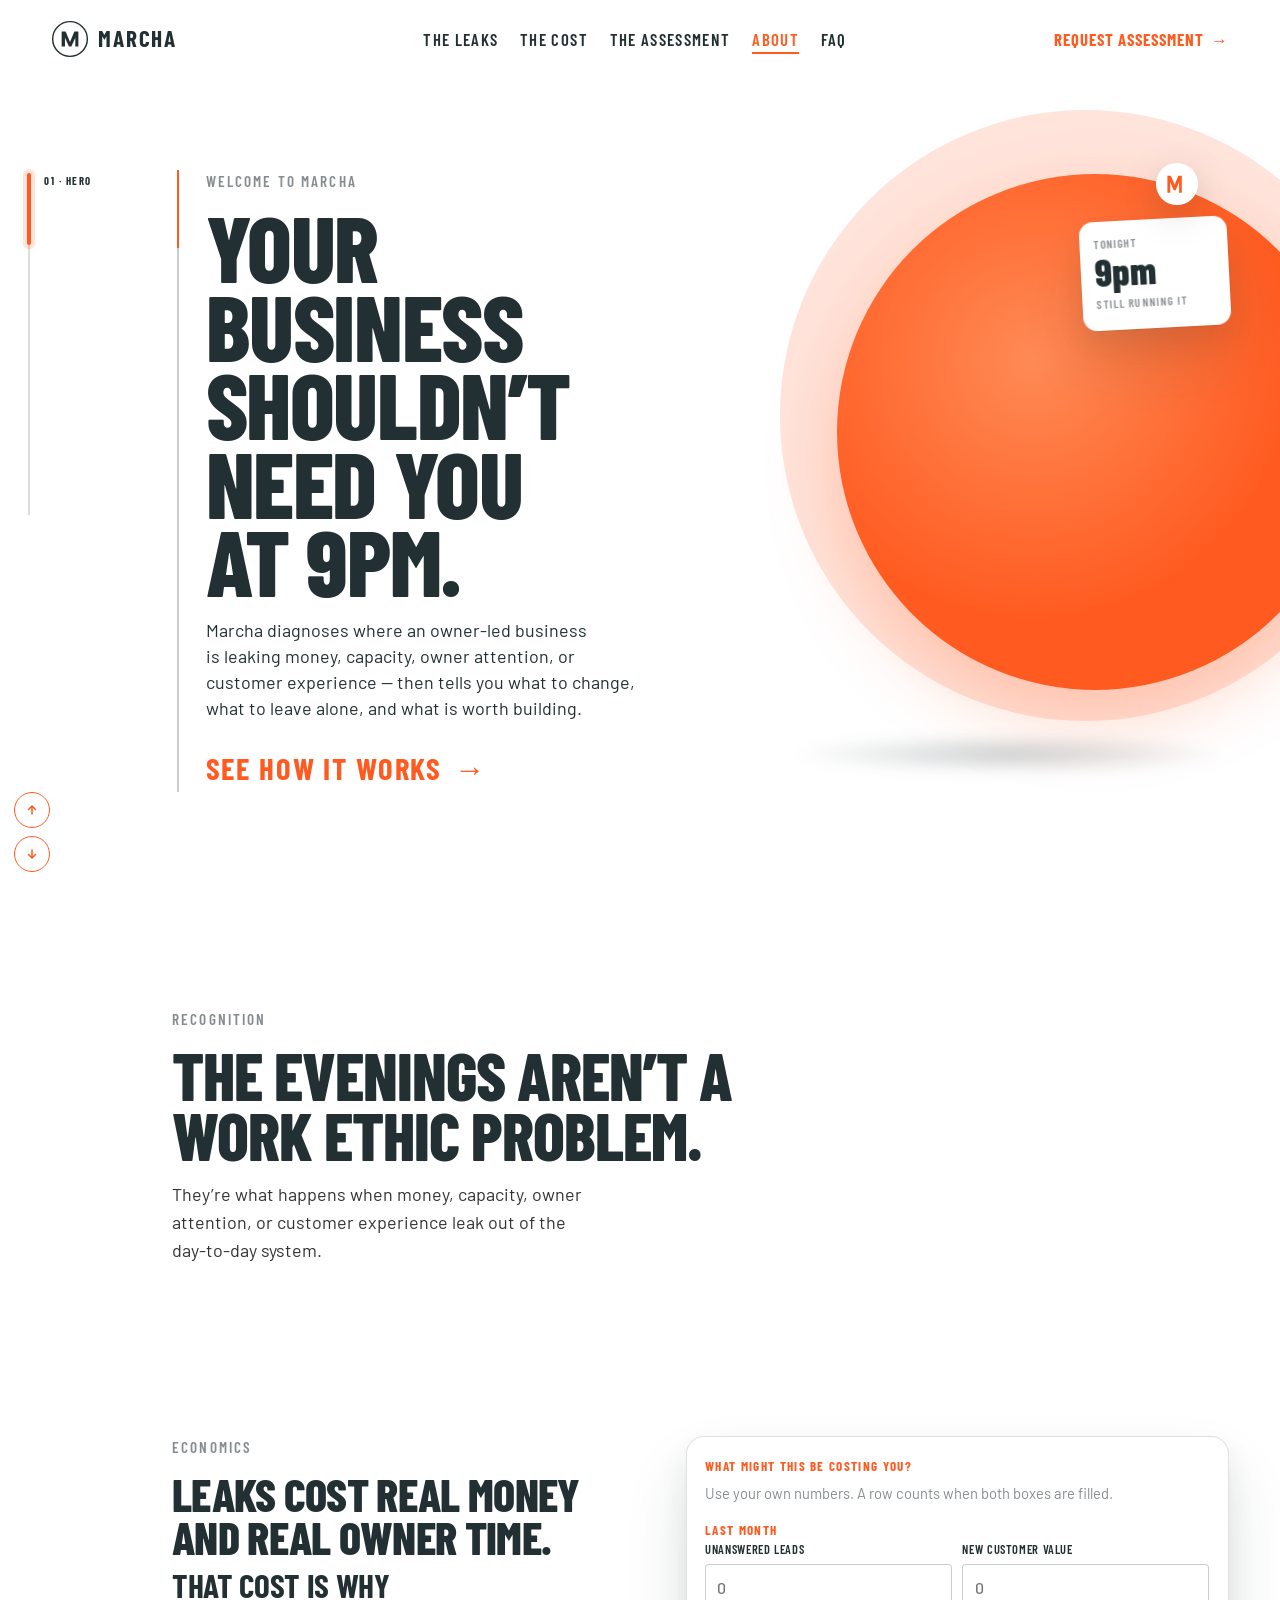
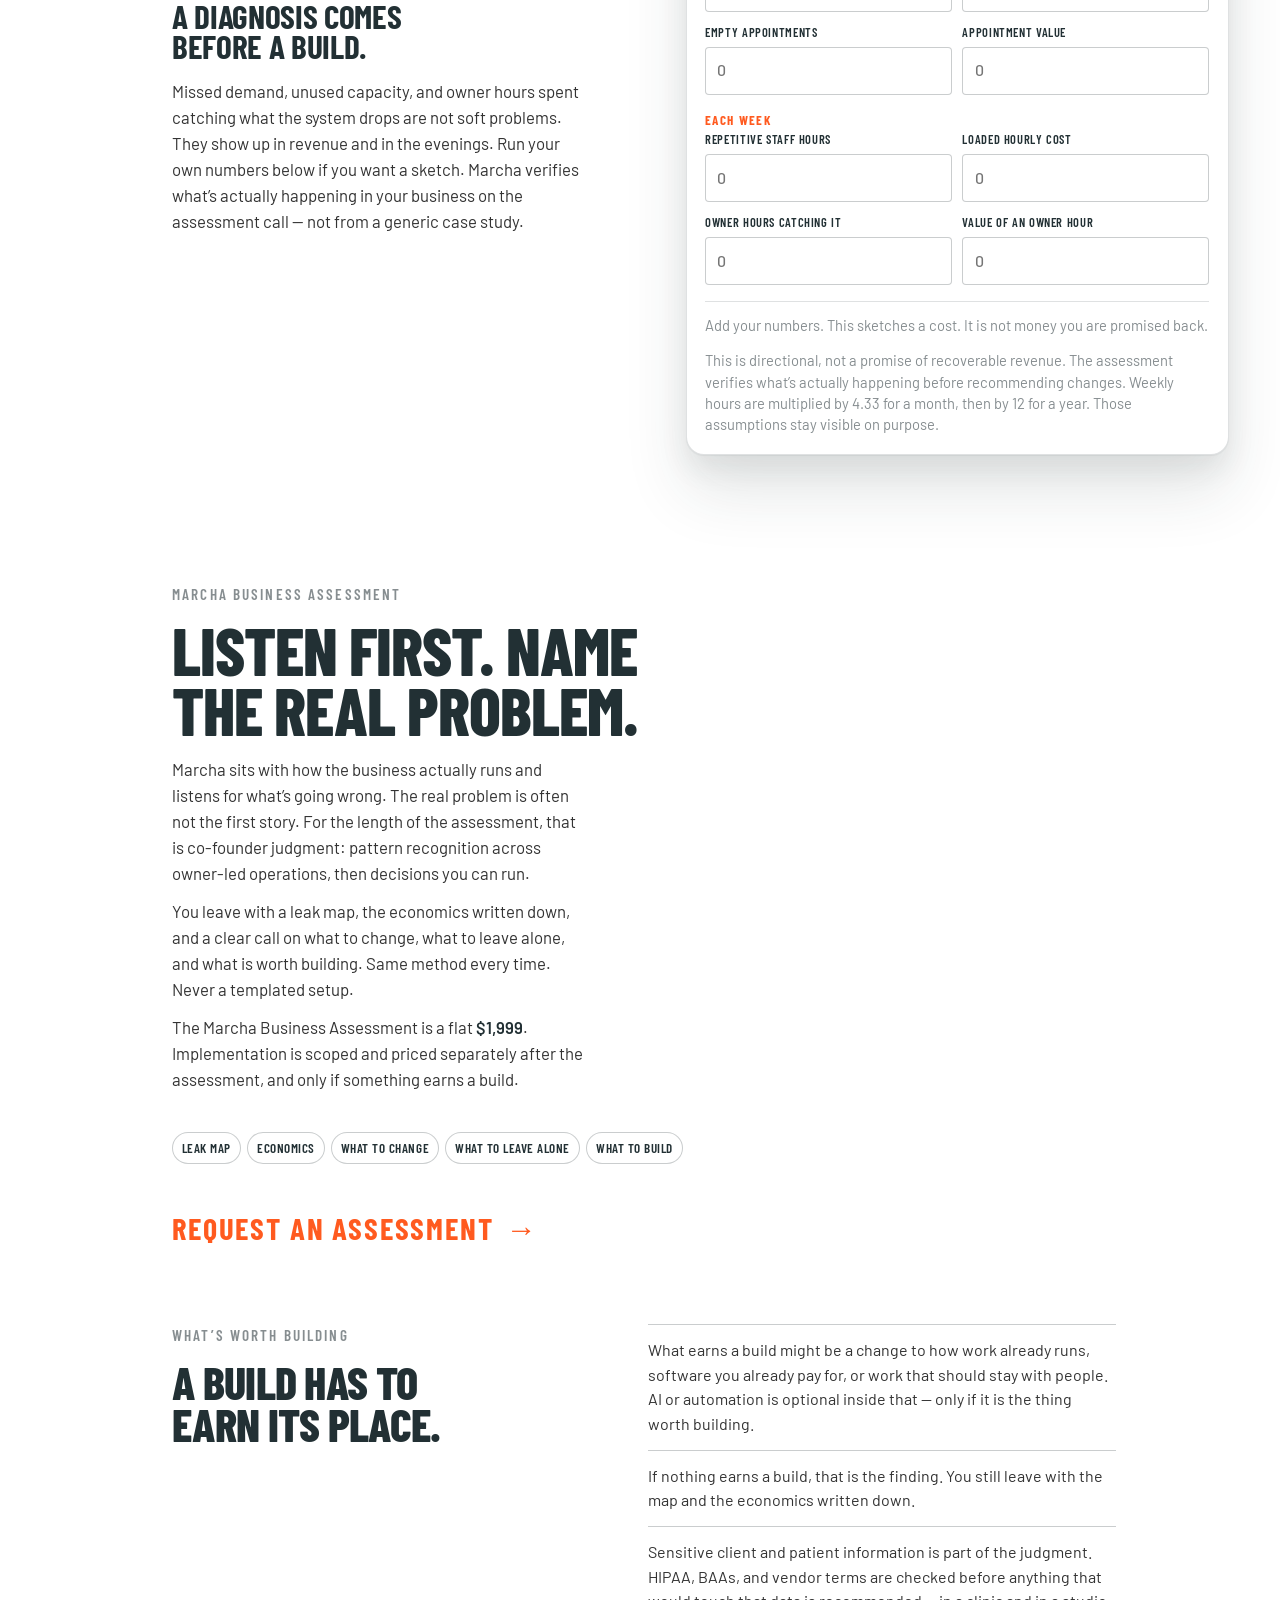
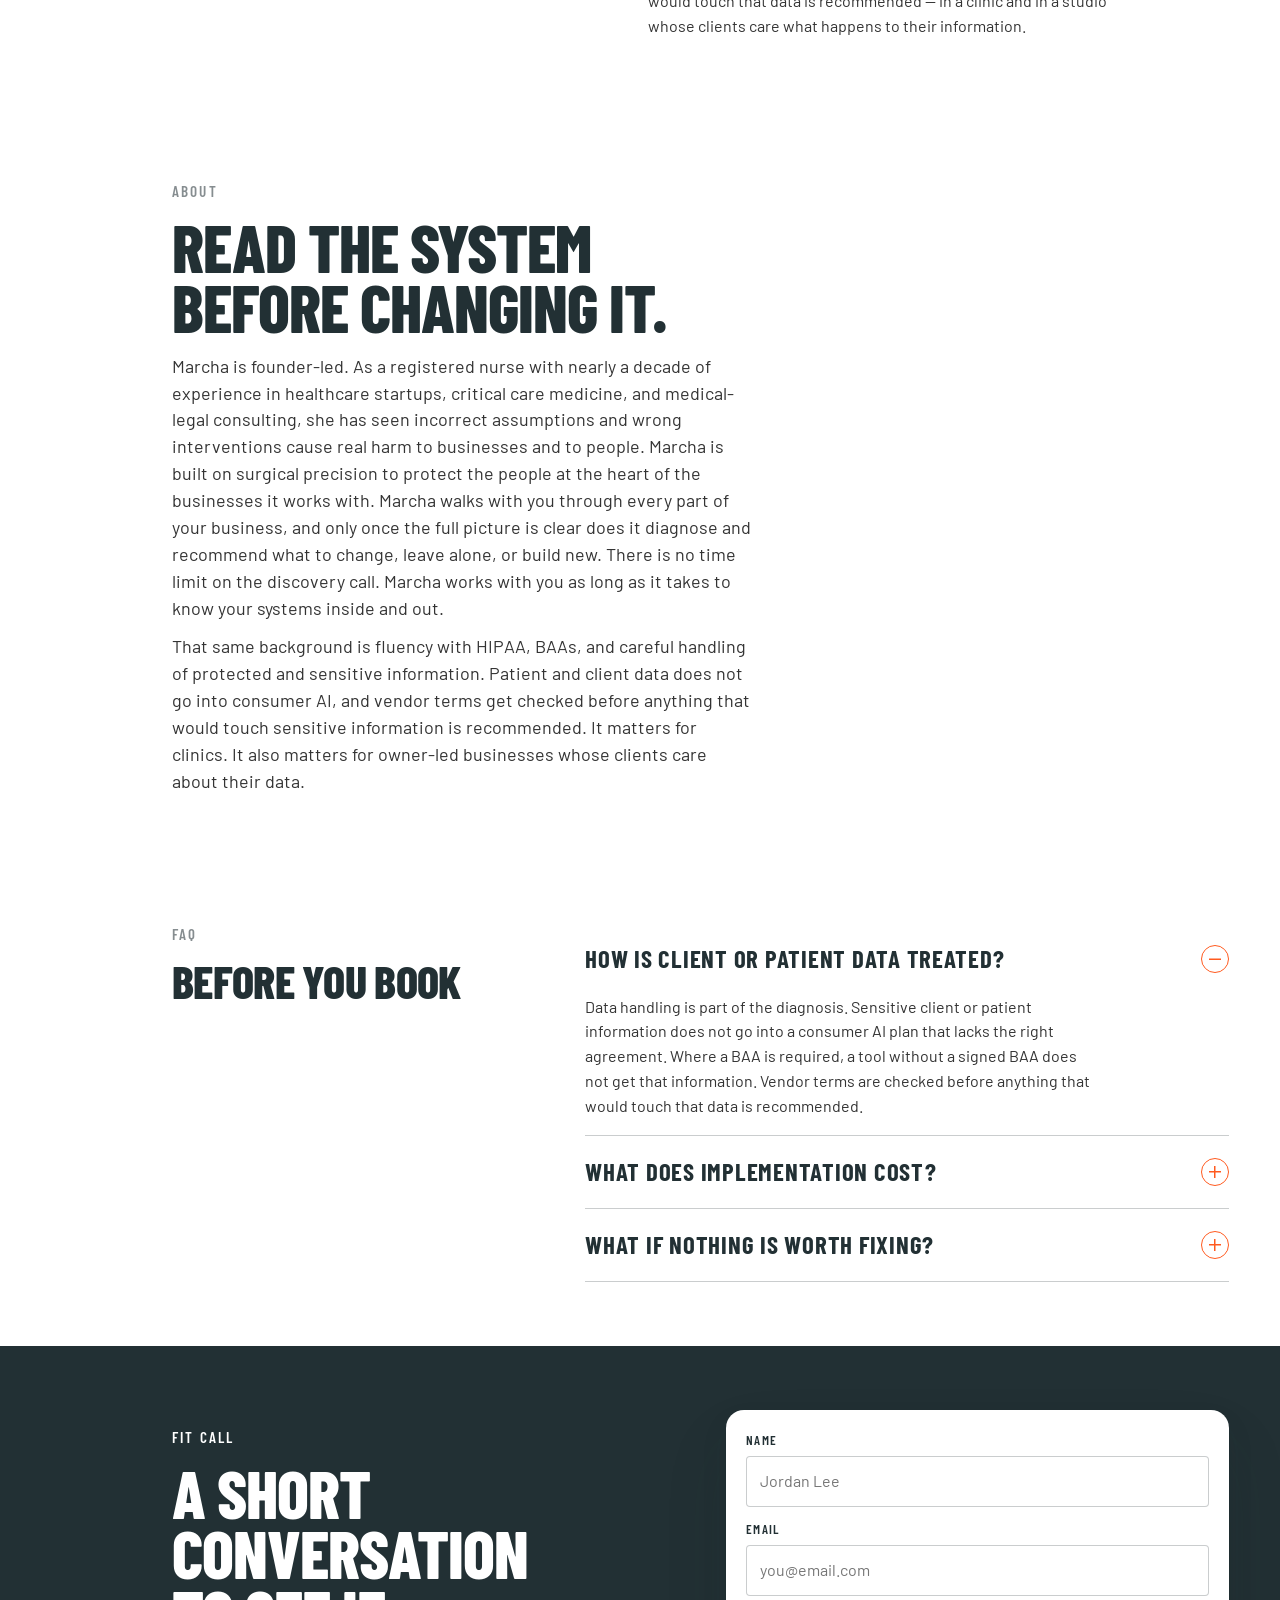
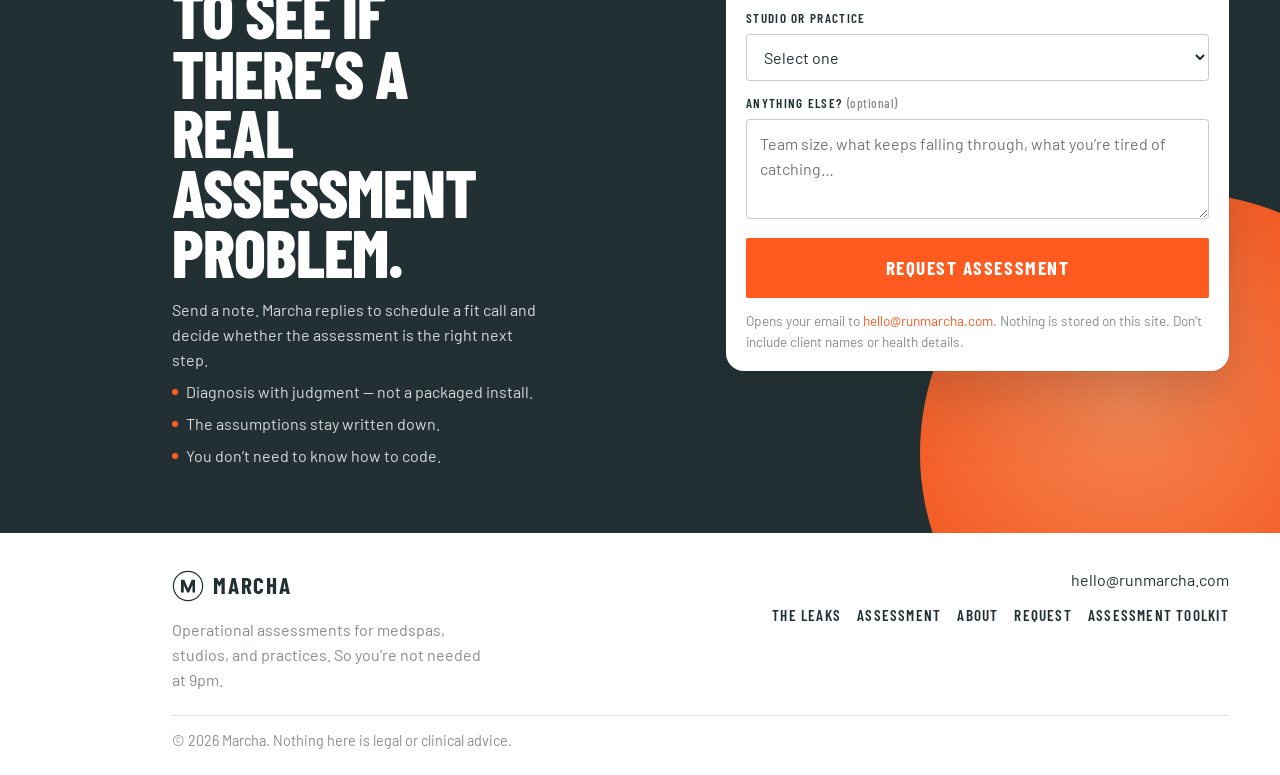
==== index.html @ a6c94a8c "Name the business and the assessment call in the economics closer. Co-authored-by: quinnkatz <quinnk" ====
<!DOCTYPE html>
<html lang="en">
<head>
  <meta charset="utf-8">
  <meta name="viewport" content="width=device-width, initial-scale=1">
  <title>Marcha — Your business shouldn’t need you at 9pm</title>
  <meta name="description" content="Marcha diagnoses where an owner-led business is leaking money, capacity, owner attention, or customer experience — then tells you what to change, what to leave alone, and what is worth building.">
  <meta name="author" content="Marcha">
  <meta name="theme-color" content="#FFFFFF">
  <meta name="color-scheme" content="light">
  <link rel="canonical" href="https://runmarcha.com/">
  <meta property="og:type" content="website">
  <meta property="og:site_name" content="Marcha">
  <meta property="og:url" content="https://runmarcha.com/">
  <meta property="og:title" content="Marcha — Your business shouldn’t need you at 9pm">
  <meta property="og:description" content="Marcha diagnoses where an owner-led business is leaking money, capacity, owner attention, or customer experience — then tells you what to change, what to leave alone, and what is worth building.">
  <meta property="og:image" content="https://runmarcha.com/assets/og.png">
  <meta property="og:image:width" content="1200">
  <meta property="og:image:height" content="630">
  <meta property="og:image:alt" content="Marcha: Your business shouldn’t need you at 9pm.">
  <meta name="twitter:card" content="summary_large_image">
  <meta name="twitter:title" content="Marcha — Your business shouldn’t need you at 9pm">
  <meta name="twitter:description" content="Marcha diagnoses where an owner-led business is leaking money, capacity, owner attention, or customer experience — then tells you what to change, what to leave alone, and what is worth building.">
  <meta name="twitter:image" content="https://runmarcha.com/assets/og.png">
  <meta name="twitter:image:alt" content="Marcha: Your business shouldn’t need you at 9pm.">
  <link rel="icon" href="assets/favicon.svg" type="image/svg+xml">
  <link rel="icon" href="assets/favicon-32.png" type="image/png" sizes="32x32">
  <link rel="apple-touch-icon" href="assets/apple-touch-icon.png">
  <link rel="preconnect" href="https://fonts.googleapis.com">
  <link rel="preconnect" href="https://fonts.gstatic.com" crossorigin>
  <link href="https://fonts.googleapis.com/css2?family=Barlow+Condensed:wght@500;600;700;800&family=Barlow:ital,wght@0,400;0,500;0,600;1,400&display=swap" rel="stylesheet">
  <link rel="stylesheet" href="styles.css">
  <script>
    document.documentElement.classList.add("js");
    try {
      if (window.matchMedia("(prefers-reduced-motion: reduce)").matches) {
        document.documentElement.classList.add("reduce");
      }
      var preview = new URLSearchParams(location.search).get("preview");
      if (preview) document.documentElement.setAttribute("data-preview", preview);
    } catch (e) {}
  </script>
  <style>
    html.reduce .loader, html:not(.js) .loader { display: none !important; }
  </style>
</head>
<body>
  <a class="skip" href="#main">Skip to content</a>

  <div class="loader" id="loader" aria-hidden="true">
    <div class="loader-mark">
      <svg viewBox="0 0 80 80" width="88" height="88" fill="none" aria-hidden="true">
        <circle class="loader-ring" cx="40" cy="40" r="36" stroke="#FF5A1F" stroke-width="1.6"/>
        <path d="M22 56V24h7.4l8.4 20.6L46.2 24H53.6v32h-5.9V35.2L39.6 56h-4.5L27.9 35.2V56H22z" fill="#FFFFFF"/>
      </svg>
    </div>
  </div>

  <div class="grain" aria-hidden="true"></div>

  <header class="header" id="header">
    <div class="header-bar">
      <a class="logo" href="#hero" aria-label="Marcha home">
        <span class="logo-mark" aria-hidden="true">
          <svg viewBox="0 0 40 40" width="38" height="38" fill="none">
            <circle cx="20" cy="20" r="18.25" stroke="currentColor" stroke-width="1.5"/>
            <path d="M11.2 28V12.2h4.2l4.6 11L24.6 12.2H28.8V28h-3.2v-9.2L21.4 28h-2.5l-4.2-9.2V28h-3.5z" fill="currentColor"/>
          </svg>
        </span>
        <span class="logo-word" data-brand>Marcha</span>
      </a>

      <div class="nav-panel" id="nav-panel">
        <ul class="nav-links">
          <li><a href="#problem" data-nav="problem">The leaks</a></li>
          <li><a href="#economics" data-nav="economics">The cost</a></li>
          <li><a href="#offer" data-nav="offer">The assessment</a></li>
          <li><a href="#why" data-nav="why">About</a></li>
          <li><a href="#faq" data-nav="faq">FAQ</a></li>
        </ul>
        <a class="cta nav-cta" href="#book">Request assessment <span aria-hidden="true">→</span></a>
      </div>

      <button class="nav-toggle" type="button" aria-expanded="false" aria-controls="nav-panel" aria-label="Open menu">
        <span></span><span></span>
      </button>
    </div>
  </header>

  <div class="rail" data-rail aria-hidden="true">
    <span class="rail-seg" data-rail-seg></span>
  </div>
  <p class="rail-name" data-rail-name aria-hidden="true">01 · Hero</p>

  <div class="scroll-nav">
    <button type="button" data-scroll="prev" aria-label="Previous section">
      <svg width="14" height="14" viewBox="0 0 14 14" fill="none" aria-hidden="true"><path d="M7 11V3M7 3L3.5 6.5M7 3L10.5 6.5" stroke="currentColor" stroke-width="1.5" stroke-linecap="round" stroke-linejoin="round"/></svg>
    </button>
    <button type="button" data-scroll="next" aria-label="Next section">
      <svg width="14" height="14" viewBox="0 0 14 14" fill="none" aria-hidden="true"><path d="M7 3V11M7 11L3.5 7.5M7 11L10.5 7.5" stroke="currentColor" stroke-width="1.5" stroke-linecap="round" stroke-linejoin="round"/></svg>
    </button>
  </div>

  <button class="scene-launcher" type="button" aria-expanded="false" aria-controls="scene-menu" aria-label="Open section list">
    <span></span><span></span><span></span>
  </button>
  <nav class="scene-menu" id="scene-menu" aria-label="Sections" hidden>
    <a href="#problem">The leaks</a>
    <a href="#economics">The cost</a>
    <a href="#offer">The assessment</a>
    <a href="#why">About</a>
    <a href="#faq">FAQ</a>
    <a href="#book">Request</a>
  </nav>

  <main id="main">

    <section class="hero" id="hero" data-scene="hero" data-scene-label="01 · Hero" aria-labelledby="hero-heading">
      <div class="hero-grid">
        <div class="hero-copy">
          <div class="hero-track" aria-hidden="true"><span></span></div>
          <div class="hero-copy-in">
            <p class="eyebrow reveal">Welcome to <span data-brand>Marcha</span></p>
            <h1 id="hero-heading" class="display reveal">Your business<br>shouldn’t need you<br>at 9pm.</h1>
            <p class="hero-sub reveal">Marcha diagnoses where an owner-led business is leaking money, capacity, owner attention, or customer experience — then tells you what to change, what to leave alone, and what is worth building.</p>
            <a class="cta cta-lg reveal" href="#problem">See how it works <span aria-hidden="true">→</span></a>
          </div>
        </div>

        <div class="hero-visual" data-parallax>
          <div class="orb-halo" data-py="halo" aria-hidden="true"></div>
          <div class="orb" data-py="orb" aria-hidden="true"></div>
          <div class="ground" aria-hidden="true"></div>

          <aside class="hours-badge" data-py="badge">
            <p>Tonight</p>
            <strong>9pm</strong>
            <span>still running it</span>
          </aside>

          <div class="mark-badge" data-py="mark" aria-hidden="true">
            <svg viewBox="0 0 48 48" width="46" height="46" fill="none">
              <circle cx="24" cy="24" r="22" fill="#fff"/>
              <path d="M14 33V15.5h3.6l3.9 9.4 3.9-9.4H29v17.5h-2.8v-11l-3.6 8.6h-2.1l-3.6-8.6v11H14z" fill="#FF5A1F"/>
            </svg>
          </div>
        </div>
      </div>
    </section>

    <section class="problem problem-short" id="problem" data-scene="problem" data-scene-label="02 · Leaks" aria-labelledby="problem-heading">
      <div class="wrap">
        <p class="eyebrow reveal">Recognition</p>
        <h2 id="problem-heading" class="display display-md reveal">The evenings aren’t a work ethic problem.</h2>
        <p class="lede reveal">They’re what happens when money, capacity, owner attention, or customer experience leak out of the day-to-day system.</p>
      </div>
    </section>

    <section class="econ" id="economics" data-scene="economics" data-scene-label="03 · Cost" aria-labelledby="econ-heading">
      <div class="wrap econ-grid">
        <div class="econ-copy reveal">
          <p class="eyebrow">Economics</p>
          <h2 id="econ-heading" class="display display-sm">Leaks cost real money and real owner time.</h2>
          <p class="turn">That cost is why a diagnosis comes before a build.</p>
          <p class="lede">Missed demand, unused capacity, and owner hours spent catching what the system drops are not soft problems. They show up in revenue and in the evenings. Run your own numbers below if you want a sketch. Marcha verifies what’s actually happening in your business on the assessment call — not from a generic case study.</p>
        </div>

        <form class="math reveal" id="math" data-econ action="#" novalidate aria-describedby="math-note">
          <p class="math-kicker">What might this be costing you?</p>
          <p class="math-intro">Use your own numbers. A row counts when both boxes are filled.</p>

          <fieldset class="math-group">
            <legend>Last month</legend>
            <div class="math-pair">
              <label>Unanswered leads
                <input type="number" name="inquiries" inputmode="numeric" min="0" max="100000" step="1" placeholder="0">
              </label>
              <label>New customer value
                <input type="number" name="customer" inputmode="decimal" min="0" max="1000000" step="1" placeholder="0">
              </label>
            </div>
            <div class="math-pair">
              <label>Empty appointments
                <input type="number" name="slots" inputmode="numeric" min="0" max="100000" step="1" placeholder="0">
              </label>
              <label>Appointment value
                <input type="number" name="appointment" inputmode="decimal" min="0" max="1000000" step="1" placeholder="0">
              </label>
            </div>
          </fieldset>

          <fieldset class="math-group">
            <legend>Each week</legend>
            <div class="math-pair">
              <label>Repetitive staff hours
                <input type="number" name="staffHours" inputmode="decimal" min="0" max="1000" step="0.5" placeholder="0">
              </label>
              <label>Loaded hourly cost
                <input type="number" name="staffRate" inputmode="decimal" min="0" max="10000" step="1" placeholder="0">
              </label>
            </div>
            <div class="math-pair">
              <label>Owner hours catching it
                <input type="number" name="ownerHours" inputmode="decimal" min="0" max="168" step="0.5" placeholder="0">
              </label>
              <label>Value of an owner hour
                <input type="number" name="ownerRate" inputmode="decimal" min="0" max="10000" step="1" placeholder="0">
              </label>
            </div>
          </fieldset>

          <div class="math-out" aria-live="polite">
            <p class="math-empty" data-math-empty>Add your numbers. This sketches a cost. It is not money you are promised back.</p>
            <div data-math-result hidden>
              <ul class="math-lines" data-math-lines></ul>
              <p class="math-total"><span data-math-month></span> <small>a rough month</small></p>
              <p class="math-year" data-math-year></p>
            </div>
          </div>
          <p class="math-note" id="math-note">This is directional, not a promise of recoverable revenue. The assessment verifies what’s actually happening before recommending changes. Weekly hours are multiplied by 4.33 for a month, then by 12 for a year. Those assumptions stay visible on purpose.</p>
        </form>
      </div>
    </section>

    <section class="offer" id="offer" data-scene="offer" data-scene-label="04 · Offer" aria-labelledby="offer-heading">
      <div class="wrap offer-top">
        <div class="offer-copy reveal">
          <p class="eyebrow">Marcha Business Assessment</p>
          <h2 id="offer-heading" class="display display-md">Listen first. Name the real problem.</h2>
          <p class="lede">Marcha sits with how the business actually runs and listens for what’s going wrong. The real problem is often not the first story. For the length of the assessment, that is co-founder judgment: pattern recognition across owner-led operations, then decisions you can run.</p>
          <p class="lede">You leave with a leak map, the economics written down, and a clear call on what to change, what to leave alone, and what is worth building. Same method every time. Never a templated setup.</p>
          <p class="lede">The Marcha Business Assessment is a flat <strong>$1,999</strong>. Implementation is scoped and priced separately after the assessment, and only if something earns a build.</p>
          <ul class="chips" aria-label="What the assessment includes">
            <li>Leak map</li>
            <li>Economics</li>
            <li>What to change</li>
            <li>What to leave alone</li>
            <li>What to build</li>
          </ul>
          <a class="cta cta-lg" href="#book">Request an assessment <span aria-hidden="true">→</span></a>
        </div>
      </div>

      <div class="wrap stance-grid">
        <div class="reveal">
          <p class="eyebrow">What’s worth building</p>
          <h2 class="display display-sm">A build has to earn its place.</h2>
        </div>
        <ul class="stance-list reveal">
          <li>What earns a build might be a change to how work already runs, software you already pay for, or work that should stay with people. AI or automation is optional inside that — only if it is the thing worth building.</li>
          <li>If nothing earns a build, that is the finding. You still leave with the map and the economics written down.</li>
          <li>Sensitive client and patient information is part of the judgment. HIPAA, BAAs, and vendor terms are checked before anything that would touch that data is recommended — in a clinic and in a studio whose clients care what happens to their information.</li>
        </ul>
      </div>
    </section>

    <section class="why why-early" id="why" data-scene="why" data-scene-label="05 · About" aria-labelledby="why-heading">
      <div class="wrap why-early-copy">
        <p class="eyebrow reveal">About</p>
        <h2 id="why-heading" class="display display-md reveal">Read the system before changing it.</h2>
        <p class="lede reveal">Marcha is founder-led. As a registered nurse with nearly a decade of experience in healthcare startups, critical care medicine, and medical-legal consulting, she has seen incorrect assumptions and wrong interventions cause real harm to businesses and to people. Marcha is built on surgical precision to protect the people at the heart of the businesses it works with. Marcha walks with you through every part of your business, and only once the full picture is clear does it diagnose and recommend what to change, leave alone, or build new. There is no time limit on the discovery call. Marcha works with you as long as it takes to know your systems inside and out.</p>
        <p class="lede reveal">That same background is fluency with HIPAA, BAAs, and careful handling of protected and sensitive information. Patient and client data does not go into consumer AI, and vendor terms get checked before anything that would touch sensitive information is recommended. It matters for clinics. It also matters for owner-led businesses whose clients care about their data.</p>
      </div>
    </section>

    <section class="faq" id="faq" data-scene="faq" data-scene-label="06 · Data" aria-labelledby="faq-heading">
      <div class="wrap faq-grid">
        <div class="faq-intro">
          <p class="eyebrow">FAQ</p>
          <h2 id="faq-heading" class="display display-sm">Before you book</h2>
        </div>
        <div class="accordion">
          <details class="acc" open>
            <summary>How is client or patient data treated?</summary>
            <p>Data handling is part of the diagnosis. Sensitive client or patient information does not go into a consumer AI plan that lacks the right agreement. Where a BAA is required, a tool without a signed BAA does not get that information. Vendor terms are checked before anything that would touch that data is recommended.</p>
          </details>
          <details class="acc">
            <summary>What does implementation cost?</summary>
            <p>Implementation is scoped and priced separately after the assessment. The assessment covers the diagnosis and roadmap only.</p>
          </details>
          <details class="acc">
            <summary>What if nothing is worth fixing?</summary>
            <p>Then that is the deliverable. You still leave with the map and the economics written down.</p>
          </details>
        </div>
      </div>
    </section>

    <section class="book" id="book" data-scene="book" data-scene-label="07 · Book" aria-labelledby="book-heading">
      <div class="book-orb" aria-hidden="true"></div>
      <div class="wrap book-grid">
        <div class="book-copy">
          <p class="eyebrow light">Fit call</p>
          <h2 id="book-heading" class="display display-md light">A short conversation to see if there’s a real assessment problem.</h2>
          <p>Send a note. Marcha replies to schedule a fit call and decide whether the assessment is the right next step.</p>
          <ul>
            <li>Diagnosis with judgment — not a packaged install.</li>
            <li>The assumptions stay written down.</li>
            <li>You don’t need to know how to code.</li>
          </ul>
        </div>
        <form class="book-form" id="book-form" novalidate>
          <div class="field">
            <label for="name">Name</label>
            <input type="text" id="name" name="name" autocomplete="name" autocapitalize="words" required aria-required="true" aria-describedby="name-error" placeholder="Jordan Lee">
            <p class="field-error" id="name-error" hidden></p>
          </div>
          <div class="field">
            <label for="email">Email</label>
            <input type="email" id="email" name="email" autocomplete="email" inputmode="email" autocapitalize="off" spellcheck="false" required aria-required="true" aria-describedby="email-error" placeholder="you@email.com">
            <p class="field-error" id="email-error" hidden></p>
          </div>
          <div class="field">
            <label for="practice">Studio or practice</label>
            <select id="practice" name="practice" required aria-required="true" aria-describedby="practice-error">
              <option value="" selected>Select one</option>
              <option>Medspa / aesthetic</option>
              <option>Pilates / boutique fitness</option>
              <option>Nail / beauty</option>
              <option>Dental</option>
              <option>Wellness / longevity</option>
              <option>Outpatient medical</option>
              <option>Other studio or practice</option>
            </select>
            <p class="field-error" id="practice-error" hidden></p>
          </div>
          <div class="field">
            <label for="note">Anything else? <span class="optional">(optional)</span></label>
            <textarea id="note" name="note" rows="3" aria-required="false" placeholder="Team size, what keeps falling through, what you’re tired of catching…"></textarea>
          </div>
          <div class="hp" aria-hidden="true">
            <label for="company">Company</label>
            <input type="text" id="company" name="company" tabindex="-1" autocomplete="off">
          </div>
          <button type="submit" class="btn-solid" id="book-submit">Request assessment</button>
          <p class="form-status" id="form-status" role="alert" aria-live="assertive" data-form-status></p>
          <p class="form-note">Opens your email to <a href="mailto:hello@runmarcha.com" data-brand-email>hello@runmarcha.com</a>. Nothing is stored on this site. Don’t include client names or health details.</p>
        </form>
      </div>
    </section>
  </main>

  <footer class="footer">
    <div class="wrap footer-grid">
      <div>
        <a class="logo" href="#hero">
          <span class="logo-mark" aria-hidden="true">
            <svg viewBox="0 0 40 40" width="32" height="32" fill="none">
              <circle cx="20" cy="20" r="18.25" stroke="currentColor" stroke-width="1.5"/>
              <path d="M11.2 28V12.2h4.2l4.6 11L24.6 12.2H28.8V28h-3.2v-9.2L21.4 28h-2.5l-4.2-9.2V28h-3.5z" fill="currentColor"/>
            </svg>
          </span>
          <span class="logo-word" data-brand>Marcha</span>
        </a>
        <p data-brand-tagline>Operational assessments for medspas, studios, and practices. So you’re not needed at 9pm.</p>
      </div>
      <div class="footer-meta">
        <a href="mailto:hello@runmarcha.com" data-brand-email>hello@runmarcha.com</a>
        <nav aria-label="Footer">
          <a href="#problem">The leaks</a>
          <a href="#offer">Assessment</a>
          <a href="#why">About</a>
          <a href="#book">Request</a>
          <a href="tools/">Assessment toolkit</a>
        </nav>
      </div>
    </div>
    <div class="wrap footer-bottom">
      <p>© <span id="year">2026</span> <span data-brand>Marcha</span>. Nothing here is legal or clinical advice.</p>
    </div>
  </footer>

  <div class="mobile-bar" id="mobile-bar" hidden>
    <a class="cta" href="#book">Request assessment <span aria-hidden="true">→</span></a>
  </div>

  <script type="application/ld+json">
  {
    "@context": "https://schema.org",
    "@type": "ProfessionalService",
    "name": "Marcha",
    "url": "https://runmarcha.com/",
    "description": "Marcha diagnoses where an owner-led business is leaking money, capacity, owner attention, or customer experience, then tells you what to change, what to leave alone, and what is worth building. The assessment does not diagnose patients.",
    "email": "hello@runmarcha.com",
    "areaServed": "US",
    "offers": {
      "@type": "Offer",
      "name": "Marcha Business Assessment",
      "price": "1999",
      "priceCurrency": "USD",
      "description": "A flat-fee diagnostic that maps operational leaks, writes down the economic assumptions, and prescribes what to fix, investigate, or leave alone. Implementation is separately scoped."
    }
  }
  </script>
  <script src="brand.js"></script>
  <script src="main.js"></script>
</body>
</html>
---- styles.css ----
/* Marcha — scene system
   Canvas #FFFFFF · ink #223034 · accent #FF5A1F · body #333 */

:root {
  --canvas: #FFFFFF;
  --ink: #223034;
  --accent: #FF5A1F;
  --accent-hot: #FF8A55;
  --body: #333333;
  --white: #ffffff;
  --wash: #E7F1F4;
  --line: rgba(34, 48, 52, 0.14);
  --line-strong: rgba(34, 48, 52, 0.24);
  --ink-50: rgba(34, 48, 52, 0.55);
  --nav-h: 78px;
  --gutter: clamp(1.25rem, 4vw, 4.25rem);
  --rail-clear: 0px;
  --section-y: clamp(4rem, 6.5vh, 5.75rem);
  --display: "Barlow Condensed", "Arial Narrow", Impact, sans-serif;
  --sans: "Barlow", "Helvetica Neue", Arial, sans-serif;
  --ease: cubic-bezier(0.22, 1, 0.36, 1);
  --ease-micro: cubic-bezier(0.16, 1, 0.3, 1);
  --shadow:
    0 1px 1px rgba(34, 48, 52, 0.06),
    0 14px 28px rgba(34, 48, 52, 0.08),
    0 36px 64px rgba(34, 48, 52, 0.12);
  --shadow-hot:
    0 1px 1px rgba(34, 48, 52, 0.06),
    0 16px 32px rgba(34, 48, 52, 0.1),
    0 28px 56px rgba(255, 90, 31, 0.28);
}

*, *::before, *::after { box-sizing: border-box; }
html { scroll-behavior: smooth; scroll-padding-top: calc(var(--nav-h) + 12px); }
html.reduce { scroll-behavior: auto; }
body {
  margin: 0;
  background: var(--canvas);
  color: var(--body);
  font-family: var(--sans);
  font-size: 16px;
  line-height: 1.55;
  -webkit-font-smoothing: antialiased;
}
img, svg { display: block; max-width: 100%; }
a { color: inherit; text-decoration: none; }
button, input, select, textarea { font: inherit; color: inherit; }
button { cursor: pointer; border: 0; background: none; }
ul, ol { margin: 0; padding: 0; list-style: none; }
h1, h2, h3, p { margin: 0; }
::selection { background: rgba(255, 90, 31, 0.22); color: var(--ink); }

.skip {
  position: fixed;
  left: 12px;
  top: 12px;
  transform: translateY(-160%);
  background: var(--ink);
  color: var(--white);
  padding: 0.7rem 1rem;
  z-index: 800;
}
.skip:focus,
.skip:focus-visible {
  transform: none;
  outline: 2px solid var(--accent);
  outline-offset: 3px;
}
:focus-visible { outline: 2px solid var(--accent); outline-offset: 3px; }
.cta:focus-visible,
.btn-solid:focus-visible,
.nav-toggle:focus-visible,
.acc summary:focus-visible,
.scene-launcher:focus-visible {
  outline: 2px solid var(--accent);
  outline-offset: 3px;
}

.wrap {
  width: min(1180px, calc(100% - var(--gutter) - max(var(--gutter), var(--rail-clear))));
  margin-left: max(var(--gutter), var(--rail-clear));
  margin-right: var(--gutter);
}

.grain {
  display: none;
  background-image: url("data:image/svg+xml;utf8,<svg xmlns='http://www.w3.org/2000/svg' width='180' height='180'><filter id='n'><feTurbulence type='fractalNoise' baseFrequency='0.8' numOctaves='2' stitchTiles='stitch'/></filter><rect width='100%25' height='100%25' filter='url(%23n)' opacity='0.65'/></svg>");
}

/* type */
.display {
  font-family: var(--display);
  font-weight: 800;
  text-transform: uppercase;
  letter-spacing: -0.015em;
  line-height: 0.84;
  color: var(--ink);
  text-wrap: balance;
}
.display-xl { font-size: clamp(5.2rem, 14vw, 11.5rem); }
.display-lg { font-size: clamp(3.4rem, 7vw, 6.4rem); }
.display-md { font-size: clamp(2.6rem, 5.2vw, 4.6rem); line-height: 0.9; }
.display-sm { font-size: clamp(2.1rem, 3.6vw, 3.3rem); line-height: 0.92; }
.display.light, .eyebrow.light { color: var(--white); }
.eyebrow {
  font-family: var(--display);
  font-weight: 600;
  letter-spacing: 0.14em;
  text-transform: uppercase;
  font-size: 0.95rem;
  color: var(--ink-50);
  margin-bottom: 0.85rem;
}
.lede { font-size: 1.05rem; max-width: 46ch; margin-top: 1rem; }
.lede + .lede { margin-top: 0.75rem; }
.lede strong, .ocard strong, .acc strong { color: var(--ink); font-weight: 600; }

/* CTAs — underline draws, arrow nudges */
.cta {
  display: inline-flex;
  align-items: center;
  gap: 0.4em;
  margin-top: 1.4rem;
  font-family: var(--display);
  font-weight: 700;
  font-size: 1.35rem;
  letter-spacing: 0.06em;
  text-transform: uppercase;
  color: var(--accent);
  position: relative;
  transition: color 0.5s var(--ease);
}
.cta span[aria-hidden] {
  display: inline-block;
  transition: transform 0.3s var(--ease-micro);
}
.cta::after {
  content: "";
  position: absolute;
  left: 0;
  bottom: -3px;
  width: 100%;
  height: 2px;
  background: currentColor;
  transform: scaleX(0);
  transform-origin: left center;
  transition: transform 0.5s var(--ease);
}
.cta:hover span[aria-hidden],
.cta:focus-visible span[aria-hidden] { transform: translateX(6px); }
.cta:hover::after,
.cta:focus-visible::after { transform: scaleX(1); }
.cta-lg { font-size: clamp(1.55rem, 2.4vw, 2.05rem); }
.nav-cta { margin-top: 0; font-size: 1.05rem; white-space: nowrap; }
.hero-next { margin-top: 0.85rem; }
.hero-next a {
  display: inline-flex;
  align-items: center;
  min-height: 44px;
  font-family: var(--display);
  font-weight: 600;
  letter-spacing: 0.08em;
  text-transform: uppercase;
  font-size: 1rem;
  color: var(--ink);
  transition: color 0.5s var(--ease);
}
.hero-next a:hover,
.hero-next a:focus-visible { color: var(--accent); }

.btn-solid {
  width: 100%;
  margin-top: 0.4rem;
  padding: 0.95rem 1.2rem;
  background: var(--accent);
  color: var(--white);
  font-family: var(--display);
  font-weight: 700;
  font-size: 1.2rem;
  letter-spacing: 0.08em;
  text-transform: uppercase;
  border-radius: 2px;
  transition: transform 0.3s var(--ease-micro), box-shadow 0.5s var(--ease), background 0.5s var(--ease);
}
.btn-solid:hover, .btn-solid:focus-visible {
  background: var(--accent-hot);
  transform: translateY(-2px);
  box-shadow: var(--shadow-hot);
}
.btn-solid:disabled,
.btn-solid:disabled:hover,
.btn-solid:disabled:focus-visible {
  opacity: 0.55;
  transform: none;
  box-shadow: none;
  cursor: progress;
}

.lift {
  transition: transform 0.45s var(--ease), box-shadow 0.5s var(--ease);
}
.lift:hover {
  transform: translateY(-10px);
  box-shadow: var(--shadow-hot);
}

/* loader */
.loader {
  position: fixed;
  inset: 0;
  z-index: 600;
  background: var(--ink);
  display: grid;
  place-items: center;
  transform: translateY(0);
}
.loader.is-done {
  transform: translateY(-105%);
  transition: transform 0.9s cubic-bezier(0.76, 0, 0.24, 1);
}
.loader-ring {
  stroke-dasharray: 226;
  stroke-dashoffset: 226;
  transform-origin: 40px 40px;
  animation: ring 1.4s ease forwards;
}
@keyframes ring { to { stroke-dashoffset: 0; } }
.loader-mark path { opacity: 0; animation: mark-in 0.55s ease 0.5s forwards; }
@keyframes mark-in { to { opacity: 1; } }

/* header */
.header {
  position: fixed;
  top: 0; left: 0; right: 0;
  z-index: 100;
  height: var(--nav-h);
  background: var(--canvas);
  overflow: visible;
  transition: box-shadow 0.3s var(--ease-micro);
}
.header.scrolled { box-shadow: 0 1px 0 var(--line-strong); }
.header-bar {
  display: flex;
  align-items: center;
  height: var(--nav-h);
  padding-inline: var(--gutter);
  position: relative;
}
.logo {
  display: inline-flex;
  align-items: center;
  gap: 0.55rem;
  color: var(--ink);
  width: 190px;
  flex: none;
}
.logo-word {
  font-family: var(--display);
  font-weight: 700;
  letter-spacing: 0.08em;
  text-transform: uppercase;
  font-size: 1.45rem;
}
.nav-panel { display: contents; }
.nav-links {
  flex: 1;
  display: flex;
  justify-content: center;
  align-items: center;
  gap: clamp(0.85rem, 1.7vw, 1.7rem);
}
.nav-links { overflow: visible; }
.nav-links > li { position: relative; }
.has-sub { padding-bottom: 14px; margin-bottom: -14px; }
.nav-links a {
  font-family: var(--display);
  font-weight: 600;
  font-size: 1.05rem;
  letter-spacing: 0.08em;
  text-transform: uppercase;
  color: var(--ink);
  padding: 0.35rem 0;
  position: relative;
  transition: color 0.5s var(--ease);
}
.nav-links > li > a::after {
  content: "";
  position: absolute;
  left: 0; right: 0; bottom: 0;
  height: 2px;
  background: var(--accent);
  transform: scaleX(0);
  transform-origin: left center;
  transition: transform 0.5s var(--ease);
}
.nav-links > li > a:hover,
.nav-links > li > a:focus-visible,
.nav-links > li > a.is-active { color: var(--accent); }
.nav-links > li > a:hover::after,
.nav-links > li > a:focus-visible::after,
.nav-links > li > a.is-active::after { transform: scaleX(1); }
.nav-cta {
  width: 200px;
  display: flex;
  justify-content: flex-end;
}

.sub-clip {
  position: absolute;
  top: 100%;
  left: 50%;
  transform: translateX(-50%);
  min-width: 210px;
  padding-top: 8px;
  background: transparent;
  z-index: 40;
  overflow: hidden;
  pointer-events: none;
  clip-path: inset(0 0 100% 0);
  transition: clip-path 0.45s var(--ease);
}
.sub-clip::before {
  content: "";
  position: absolute;
  left: 12px;
  right: 12px;
  top: 8px;
  bottom: 0;
  background: var(--white);
  box-shadow: var(--shadow);
  border-radius: 2px;
}
.has-sub:hover .sub-clip,
.has-sub:focus-within .sub-clip,
.has-sub.is-open .sub-clip {
  clip-path: inset(0 0 0 0);
  pointer-events: auto;
}
.sub-clip a {
  position: relative;
  display: block;
  padding: 0.7rem 1rem;
  color: var(--ink);
  opacity: 0;
  transform: translateY(12px);
  transition: color 0.5s var(--ease), transform 0.3s var(--ease-micro), opacity 0.3s var(--ease-micro);
}
.has-sub:hover .sub-clip a,
.has-sub:focus-within .sub-clip a,
.has-sub.is-open .sub-clip a { opacity: 1; transform: translateY(0); }
.sub-clip a:nth-child(2) { transition-delay: 0.04s; }
.sub-clip a:nth-child(3) { transition-delay: 0.08s; }
.sub-clip a:nth-child(4) { transition-delay: 0.12s; }
.sub-clip a:hover,
.sub-clip a:focus-visible { color: var(--accent); transform: translateX(4px); }

.nav-toggle {
  display: none;
  width: 44px;
  height: 44px;
  flex-direction: column;
  justify-content: center;
  align-items: center;
  gap: 6px;
  margin-left: auto;
}
.nav-toggle span {
  display: block;
  width: 22px;
  height: 2px;
  background: var(--ink);
  transition: transform 0.3s var(--ease), opacity 0.2s;
}
.nav-toggle[aria-expanded="true"] span:first-child { transform: translateY(4px) rotate(45deg); }
.nav-toggle[aria-expanded="true"] span:last-child { transform: translateY(-4px) rotate(-45deg); }

/* rail + scroll controls */
.rail {
  position: fixed;
  left: 28px;
  top: 22vh;
  height: 38vh;
  width: 2px;
  background: rgba(34, 48, 52, 0.16);
  z-index: 90;
}
.rail-seg {
  position: absolute;
  left: -1px;
  top: 0;
  width: 4px;
  height: 72px;
  border-radius: 2px;
  background: var(--accent);
  box-shadow: 0 0 0 4px rgba(255, 90, 31, 0.16);
  will-change: transform;
}
@media (min-width: 1041px) {
  :root { --rail-clear: 10.75rem; }
}
.rail-name {
  position: fixed;
  left: 44px;
  top: 22vh;
  z-index: 90;
  margin: 0;
  font-family: var(--display);
  font-weight: 700;
  letter-spacing: 0.14em;
  text-transform: uppercase;
  font-size: 0.68rem;
  color: var(--ink);
  pointer-events: none;
}
.scroll-nav {
  position: fixed;
  left: 14px;
  bottom: 28px;
  z-index: 90;
  display: flex;
  flex-direction: column;
  gap: 8px;
}
.scroll-nav button {
  width: 36px;
  height: 36px;
  border-radius: 50%;
  border: 1.5px solid var(--accent);
  color: var(--accent);
  display: grid;
  place-items: center;
  background: rgba(255, 255, 255, 0.85);
  transition: background 0.3s var(--ease-micro), color 0.3s var(--ease-micro), transform 0.3s var(--ease-micro);
}
.scroll-nav button:hover {
  background: var(--accent);
  color: var(--white);
  transform: translateY(-2px);
}
.scroll-nav button[disabled] { opacity: 0.35; transform: none; }

.scene-launcher {
  position: fixed;
  right: 22px;
  top: 46vh;
  z-index: 90;
  width: 54px;
  height: 54px;
  border-radius: 50%;
  background: var(--accent);
  display: none;
  flex-direction: column;
  justify-content: center;
  align-items: center;
  gap: 4px;
  box-shadow: 0 10px 24px rgba(255, 90, 31, 0.35);
  opacity: 0;
  transform: scale(0.7);
  pointer-events: none;
  transition: opacity 0.3s var(--ease-micro), transform 0.3s var(--ease-micro);
}
.scene-launcher.is-on {
  display: flex;
  opacity: 1;
  transform: none;
  pointer-events: auto;
}
.scene-launcher span {
  display: block;
  width: 16px;
  height: 1.5px;
  background: var(--white);
}
.scene-menu {
  position: fixed;
  right: 88px;
  top: 46vh;
  z-index: 90;
  width: 210px;
  background: var(--white);
  box-shadow: var(--shadow);
  overflow: hidden;
  clip-path: inset(0 0 100% 0);
  transition: clip-path 0.5s var(--ease);
}
.scene-menu.is-open { clip-path: inset(0 0 0 0); }
.scene-menu a {
  display: flex;
  align-items: center;
  min-height: 44px;
  padding: 0.65rem 1rem;
  font-family: var(--display);
  font-weight: 600;
  letter-spacing: 0.08em;
  text-transform: uppercase;
  color: var(--ink);
  transition: color 0.5s var(--ease), transform 0.3s var(--ease-micro);
}
.scene-menu a:hover { color: var(--accent); transform: translateX(4px); }

/* reveals */
html.js .reveal {
  opacity: 0;
  transform: translateY(28px);
  filter: blur(6px);
  transition: opacity 0.7s var(--ease), transform 0.7s var(--ease), filter 0.7s var(--ease);
}
html.js .reveal.in {
  opacity: 1;
  transform: none;
  filter: none;
}
.hero-copy-in .reveal:nth-child(1) { transition-delay: 0.05s; }
.hero-copy-in .reveal:nth-child(2) { transition-delay: 0.12s; }
.hero-copy-in .reveal:nth-child(3) { transition-delay: 0.2s; }
.hero-copy-in .reveal:nth-child(4) { transition-delay: 0.28s; }
.hero-copy-in .reveal:nth-child(5) { transition-delay: 0.36s; }
.hero-copy-in .reveal:nth-child(6) { transition-delay: 0.44s; }
html.reduce .reveal { opacity: 1; transform: none; filter: none; }

/* hero */
.hero {
  min-height: 100svh;
  display: flex;
  align-items: center;
  padding: calc(var(--nav-h) + 1.5rem) 0 2.5rem;
  overflow: hidden;
  position: relative;
}
.hero-grid {
  width: min(1280px, calc(100% - var(--gutter) - max(var(--gutter), var(--rail-clear))));
  margin-left: max(var(--gutter), var(--rail-clear));
  margin-right: var(--gutter);
  display: grid;
  grid-template-columns: minmax(0, 1.05fr) minmax(320px, 0.95fr);
  gap: clamp(1.5rem, 4vw, 4rem);
  align-items: center;
}
.hero-copy {
  display: grid;
  grid-template-columns: 12px 1fr;
  gap: 1.35rem;
  position: relative;
  z-index: 2;
}
.hero-track {
  position: relative;
  width: 2px;
  background: var(--line-strong);
  justify-self: center;
}
.hero-track span {
  position: absolute;
  top: 0; left: 0;
  width: 100%;
  height: 78px;
  background: var(--accent);
}
.hero-kicker {
  font-family: var(--display);
  font-weight: 600;
  letter-spacing: 0.12em;
  text-transform: uppercase;
  color: var(--ink);
  font-size: 1rem;
  margin: -0.35rem 0 0.85rem;
}
.hero h1 { font-size: clamp(4.1rem, 7.3vw, 7.15rem); }
.hero-rule { margin-top: 1.35rem; max-width: 28rem; }
.hero-rule .rule { display: block; height: 1px; background: var(--line-strong); }
.hero-rule p { text-wrap: balance; }
.hero-rule p, .micro {
  font-family: var(--display);
  font-weight: 600;
  letter-spacing: 0.07em;
  text-transform: uppercase;
  color: var(--ink-50);
  font-size: 1.02rem;
  padding-block: 0.7rem;
}
.micro { padding-top: 0.2rem; max-width: 34ch; }
.hero-sub {
  margin-top: 1.15rem;
  max-width: 36rem;
  font-size: 1.12rem;
  line-height: 1.45;
  color: var(--ink);
  text-wrap: balance;
}
.hero .chips { margin-top: 1.05rem; max-width: 36rem; }
.hero-bridge {
  margin-top: 0.95rem;
  max-width: 34ch;
  color: var(--ink);
  font-size: 1.02rem;
  text-wrap: balance;
}
.turn {
  margin-top: 0.75rem;
  max-width: 18ch;
  font-family: var(--display);
  font-weight: 700;
  text-transform: uppercase;
  letter-spacing: -0.01em;
  line-height: 0.92;
  color: var(--ink);
  font-size: clamp(1.65rem, 2.6vw, 2.35rem);
  text-wrap: balance;
  hyphens: none;
}

.hero-visual {
  position: relative;
  height: min(640px, 74vh);
  min-height: 520px;
}
.orb, .orb-halo, .ground, .back-card, .browser, .hours-badge, .mark-badge {
  position: absolute;
  will-change: transform;
}
.orb-halo {
  width: 128%;
  aspect-ratio: 1;
  right: -34%;
  top: -8%;
  border-radius: 50%;
  background: rgba(255, 90, 31, 0.16);
  transform: translate3d(0, var(--py, 0px), 0);
}
.orb {
  width: 108%;
  aspect-ratio: 1;
  right: -26%;
  top: 2%;
  border-radius: 50%;
  background: radial-gradient(circle at 38% 36%, var(--accent-hot), var(--accent) 58%, var(--accent) 100%);
  box-shadow: 0 30px 70px rgba(255, 90, 31, 0.25);
  transform: translate3d(0, var(--py, 0px), 0) rotate(var(--pr, 0deg)) scale(var(--ps, 1));
}
.ground {
  left: 8%;
  right: 0;
  bottom: 4%;
  height: 42px;
  background: radial-gradient(ellipse at center, rgba(34, 48, 52, 0.22), transparent 70%);
  filter: blur(6px);
}
.back-card {
  z-index: 3;
  left: 0;
  right: auto;
  top: 0;
  width: min(280px, 62%);
  background: var(--white);
  border: 1px solid var(--line);
  border-radius: 16px;
  padding: 1rem 1.05rem 0.9rem;
  box-shadow: var(--shadow);
  overflow: visible;
  transform: rotate(-2deg) translate3d(0, var(--py, 0px), 0);
  transition: transform 0.5s var(--ease), box-shadow 0.5s var(--ease);
}
.back-card:hover {
  transform: rotate(0deg) translate3d(0, calc(var(--py, 0px) - 8px), 0);
  box-shadow: var(--shadow-hot);
}
.back-card ul { display: flex; flex-direction: column; gap: 0.35rem; margin-top: 0.45rem; }
.back-card li {
  position: relative;
  z-index: 1;
  font-size: 0.92rem;
  color: var(--ink);
  padding-bottom: 0.3rem;
  border-bottom: 1px solid var(--line);
  transition: transform 180ms ease, background-color 180ms ease, box-shadow 180ms ease;
}
.back-card-foot {
  margin-top: 0.55rem;
  font-family: var(--display);
  font-weight: 700;
  letter-spacing: 0.08em;
  text-transform: uppercase;
  color: var(--accent);
  font-size: 0.85rem;
}
.browser {
  z-index: 4;
  left: 10%;
  top: auto;
  bottom: 28px;
  width: min(440px, 86%);
  background: var(--white);
  border-radius: 16px;
  overflow: hidden;
  box-shadow:
    0 1px 1px rgba(34, 48, 52, 0.06),
    0 16px 32px rgba(34, 48, 52, 0.1),
    0 40px 70px rgba(34, 48, 52, 0.14);
  transform: rotate(-2.2deg) translate3d(0, var(--py, 0px), 0);
  transition: transform 0.5s var(--ease), box-shadow 0.5s var(--ease);
}
.browser:hover {
  transform: rotate(0deg) translate3d(0, calc(var(--py, 0px) - 10px), 0) scale(1.015);
  box-shadow: var(--shadow-hot);
}
.browser-chrome {
  display: flex;
  align-items: center;
  gap: 0.7rem;
  padding: 0.6rem 0.85rem;
  background: var(--ink);
  color: rgba(255, 255, 255, 0.72);
}
.traffic { display: flex; gap: 5px; }
.traffic i {
  width: 8px; height: 8px; border-radius: 50%; display: block;
  background: rgba(255, 255, 255, 0.35);
}
.traffic i:nth-child(1) { background: #ff5f57; }
.traffic i:nth-child(2) { background: #febc2e; }
.traffic i:nth-child(3) { background: #28c840; }
.browser-url { font-size: 0.72rem; letter-spacing: 0.02em; }
.browser-screen { padding: 1rem 1.05rem 1.05rem; background: var(--white); position: relative; }
.mock-kicker {
  font-family: var(--display);
  font-weight: 600;
  letter-spacing: 0.12em;
  text-transform: uppercase;
  font-size: 0.72rem;
  color: var(--ink-50);
}
.browser-screen h2, .sheet h3 {
  font-family: var(--display);
  font-weight: 700;
  text-transform: uppercase;
  letter-spacing: 0.02em;
  color: var(--ink);
  font-size: 1.45rem;
  line-height: 0.95;
  margin: 0.25rem 0 0.75rem;
}
.mock-rows { display: flex; flex-direction: column; gap: 0.4rem; }
.mock-rows li {
  position: relative;
  z-index: 1;
  display: grid;
  grid-template-columns: 1.1fr 1fr auto;
  gap: 0.4rem;
  align-items: center;
  background: var(--wash);
  border-radius: 8px;
  padding: 0.55rem 0.65rem;
  color: var(--ink);
  font-size: 0.82rem;
  transition: transform 0.3s var(--ease-micro), background 0.3s var(--ease-micro), box-shadow 0.3s var(--ease-micro);
}
.sheet:hover .mock-rows li { background: var(--white); box-shadow: 0 8px 16px rgba(34, 48, 52, 0.08); }
.sheet:hover .mock-rows li:nth-child(1) { transform: translateX(4px); }
.sheet:hover .mock-rows li:nth-child(2) { transform: translateX(4px); transition-delay: 0.04s; }
.sheet:hover .mock-rows li:nth-child(3) { transform: translateX(4px); transition-delay: 0.08s; }
@media (hover: hover) and (pointer: fine) {
  .browser .mock-rows li {
    transition: transform 180ms ease, background-color 180ms ease, box-shadow 180ms ease;
  }
  .browser .mock-rows li:hover,
  .back-card li:hover {
    z-index: 3;
    transform: translateY(-3px) scale(1.025);
    box-shadow: 0 6px 14px rgba(34, 48, 52, 0.12);
  }
  .browser .mock-rows li:hover { background: #d5e4ea; }
  .back-card li:hover { background: rgba(34, 48, 52, 0.04); }
}
@media (prefers-reduced-motion: reduce) {
  .browser .mock-rows li:hover,
  .back-card li:hover { transform: none; }
}
.mock-rows b { font-family: var(--display); font-size: 0.95rem; letter-spacing: 0.03em; color: var(--ink); }
.mock-rows b.plus { color: var(--accent); }
.mock-mid { color: var(--ink-50); text-align: right; }
.mock-foot {
  display: flex;
  justify-content: space-between;
  gap: 0.5rem;
  margin-top: 0.7rem;
  font-size: 0.75rem;
  color: var(--ink-50);
  text-transform: uppercase;
  letter-spacing: 0.06em;
  font-family: var(--display);
  font-weight: 600;
}
.mock-foot b { color: var(--accent); font-weight: 700; }
.hours-badge {
  z-index: 5;
  right: 0;
  top: 58px;
  bottom: auto;
  width: 148px;
  background: var(--white);
  border-radius: 14px;
  padding: 0.85rem 0.9rem 0.95rem;
  box-shadow: var(--shadow);
  transform: rotate(-3deg) translate3d(0, var(--py, 0px), 0);
}
.hours-badge p, .hours-badge span, .price-card p, .price-card span {
  font-family: var(--display);
  letter-spacing: 0.1em;
  text-transform: uppercase;
  font-size: 0.72rem;
  font-weight: 600;
  color: var(--ink-50);
}
.hours-badge strong {
  display: block;
  margin: 0.15rem 0;
  font-family: var(--display);
  font-weight: 800;
  font-size: 2.4rem;
  line-height: 0.85;
  color: var(--ink);
}
.mark-badge {
  z-index: 5;
  right: 6%;
  top: 0;
  filter: drop-shadow(0 10px 16px rgba(34, 48, 52, 0.18));
  transform: translate3d(0, var(--py, 0px), 0);
}

/* trust */
.trust {
  display: flex;
  align-items: center;
  gap: clamp(1rem, 3vw, 2.5rem);
  width: min(1180px, calc(100% - 2 * var(--gutter)));
  margin: 0 auto 1.5rem;
  padding: 1.25rem 0 0.5rem;
  flex-wrap: wrap;
}
.trust p {
  flex: 0 0 auto;
  font-family: var(--display);
  font-weight: 500;
  letter-spacing: 0.08em;
  text-transform: uppercase;
  font-size: 1rem;
  line-height: 1.2;
  color: var(--ink-50);
}
.trust p span {
  display: block;
  white-space: nowrap;
}
.trust ul { display: flex; flex-wrap: wrap; gap: clamp(1rem, 3vw, 2.4rem); align-items: center; }
.trust li {
  font-family: var(--display);
  font-weight: 700;
  letter-spacing: 0.04em;
  text-transform: uppercase;
  font-size: clamp(1.4rem, 2.4vw, 2rem);
  color: rgba(34, 48, 52, 0.38);
  cursor: pointer;
  transition: color 180ms ease;
}
@media (hover: hover) and (pointer: fine) {
  .trust li:hover,
  .trust li:focus-visible { color: var(--ink); }
}
@media (prefers-reduced-motion: reduce) {
  .trust li { transition: none; }
}

/* problem */
.problem {
  position: relative;
  overflow: hidden;
  min-height: 100svh;
  display: grid;
  align-items: center;
  padding: var(--nav-h) 0 2rem;
}
.problem-short {
  min-height: 0;
  display: block;
  padding: clamp(4.5rem, 12vh, 7.5rem) 0;
}
.problem-short .turn { max-width: 14em; }
.problem-short .lede { max-width: 42ch; font-size: 1.12rem; }
.problem-layout {
  width: min(1280px, calc(100% - var(--gutter) - max(var(--gutter), var(--rail-clear))));
  margin-left: max(var(--gutter), var(--rail-clear));
  margin-right: var(--gutter);
  display: grid;
  grid-template-columns: minmax(0, 0.82fr) minmax(0, 1.18fr);
  gap: 1.5rem;
  align-items: center;
}
.plate {
  position: absolute;
  left: -4vw;
  top: 8%;
  font-family: var(--display);
  font-weight: 800;
  text-transform: uppercase;
  font-size: clamp(8rem, 26vw, 22rem);
  line-height: 0.8;
  color: transparent;
  -webkit-text-stroke: 1.5px rgba(34, 48, 52, 0.28);
  white-space: nowrap;
  pointer-events: none;
  z-index: 0;
  transform: translate3d(var(--plate, 0px), 0, 0);
}
.problem-head, .problem-stage { position: relative; z-index: 1; }
.problem-head { max-width: none; }
.problem-head .display {
  max-width: none;
  font-size: clamp(2.7rem, 4.6vw, 4.15rem);
  text-wrap: wrap;
  hyphens: none;
}
.problem-foot {
  grid-column: 1 / -1;
  display: grid;
  gap: 0.7rem;
  max-width: 68ch;
  position: relative;
  z-index: 2;
  padding-top: 0.35rem;
}
.problem-keeper {
  font-family: var(--display);
  font-weight: 700;
  text-transform: uppercase;
  letter-spacing: 0.01em;
  font-size: clamp(1.55rem, 2.5vw, 2.15rem);
  line-height: 0.95;
  color: var(--ink);
  max-width: 22ch;
  text-wrap: balance;
}
.problem-owner {
  color: var(--ink);
  font-size: 1.05rem;
}
.problem-owner span {
  font-family: var(--display);
  font-weight: 800;
  color: var(--accent);
  margin-right: 0.35rem;
  letter-spacing: 0.04em;
}
.problem-cost { max-width: 58ch; }
@media (max-width: 350px) {
  .problem-head .display { font-size: 11.2vw; }
}
.problem-stage {
  position: relative;
  min-height: 560px;
}
.problem-halo, .problem-disc {
  position: absolute;
  border-radius: 50%;
  pointer-events: none;
}
.problem-halo {
  width: min(560px, 52vw);
  height: min(560px, 52vw);
  right: -4%;
  top: 6%;
  background: rgba(255, 90, 31, 0.14);
}
.problem-disc {
  width: min(520px, 48vw);
  height: min(520px, 48vw);
  right: -18%;
  top: 8%;
  background: radial-gradient(circle at 38% 34%, var(--accent-hot), var(--accent) 62%, var(--accent));
  box-shadow: 0 28px 60px rgba(255, 90, 31, 0.22);
}
.pcard {
  position: absolute;
  overflow: visible;
  background: var(--white);
  border: 1px solid var(--line);
  border-radius: 18px;
  width: min(340px, 36%);
  min-height: 0;
  padding: 1.15rem 1.25rem 1.3rem;
  box-shadow: var(--shadow);
  transition: transform 0.5s var(--ease), box-shadow 0.5s var(--ease);
}
.pcard h3 {
  font-family: var(--display);
  font-weight: 700;
  text-transform: uppercase;
  letter-spacing: 0.03em;
  font-size: 1.7rem;
  color: var(--ink);
  line-height: 0.95;
  max-width: 18ch;
  position: relative;
  z-index: 1;
  text-wrap: balance;
}
.pcard p { margin-top: 0.7rem; max-width: 28ch; position: relative; z-index: 1; }
.pcard .num {
  display: block;
  margin-bottom: 0.35rem;
  font-family: var(--display);
  font-weight: 800;
  font-size: 2.15rem;
  line-height: 1;
  letter-spacing: 0.04em;
  color: var(--accent);
}
.problem-stage { min-height: 640px; }
/* Two rows. Each pair overlaps only the empty outer corner, never the copy. */
.p1 { left: 0; top: 0; width: 58%; z-index: 2; transform: rotate(-1.4deg); }
.p2 { right: 0; top: 18px; width: 52%; z-index: 1; padding-left: 5.6rem; transform: rotate(1.5deg); }
.p3 { left: 0; top: 328px; width: 58%; z-index: 4; transform: rotate(-0.8deg); }
.p4 { right: 0; top: 352px; width: 52%; z-index: 3; padding-left: 5.6rem; transform: rotate(1.1deg); }
.p1:hover, .p3:hover { z-index: 6; box-shadow: var(--shadow-hot); }
.p1:hover { transform: rotate(-0.4deg) translateY(-10px); }
.p3:hover { transform: rotate(0deg) translateY(-10px); }
.p2:hover, .p4:hover { z-index: 6; box-shadow: var(--shadow-hot); }
.p2:hover { transform: rotate(0.4deg) translateY(-10px); }
.p4:hover { transform: rotate(0.2deg) translateY(-10px); }
.notch { clip-path: none; }

/* hours scene
   The disc and the type share the band under the nav (and above the
   mobile book bar) so the cluster sits in the visible orange, not in
   the full viewport the header covers. */
.hours-track { height: 140vh; position: relative; }
.hours-pin {
  --hours-band-top: var(--nav-h);
  --hours-band-bottom: 0px;
  position: sticky;
  top: 0;
  height: 100svh;
  overflow: hidden;
  display: grid;
  place-items: center;
  align-content: center;
  padding-top: var(--hours-band-top);
  padding-bottom: var(--hours-band-bottom);
}
.hours-halo, .hours-orb {
  position: absolute;
  border-radius: 50%;
  left: 0;
  right: 0;
  top: var(--hours-band-top);
  bottom: var(--hours-band-bottom);
  margin: auto;
}
.hours-halo {
  --hours-disc: min(92vw, calc(100svh - var(--hours-band-top) - var(--hours-band-bottom) - 1.25rem), 1120px);
  width: var(--hours-disc);
  height: var(--hours-disc);
  background: rgba(255, 90, 31, 0.16);
}
.hours-orb {
  --hours-disc: min(82vw, calc(100svh - var(--hours-band-top) - var(--hours-band-bottom) - 5.75rem), 980px);
  width: var(--hours-disc);
  height: var(--hours-disc);
  background: radial-gradient(circle at 40% 38%, var(--accent-hot), var(--accent) 62%, var(--accent));
  box-shadow: 0 30px 80px rgba(255, 90, 31, 0.22);
}
.hours-stack {
  --hours-title: clamp(3.4rem, min(6.6vw, 11svh), 6.4rem);
  --hours-rhythm: clamp(1.35rem, 3.6svh, 2.15rem);
  position: relative;
  z-index: 2;
  display: flex;
  flex-direction: column;
  align-items: center;
  width: min(920px, calc(100% - 2.5rem));
  text-align: center;
  gap: var(--hours-rhythm);
}
.hours-title {
  position: relative;
  z-index: 2;
  text-align: center;
  font-family: var(--display);
  font-weight: 800;
  text-transform: uppercase;
  letter-spacing: -0.025em;
  line-height: 0.9;
  font-size: var(--hours-title);
  color: var(--ink);
  margin: 0;
  white-space: nowrap;
}
.hours-sub {
  position: relative;
  z-index: 3;
  max-width: 32ch;
  margin: 0;
  color: var(--ink);
  font-family: var(--sans);
  font-weight: 500;
  font-size: clamp(18px, 1.8vw, 26px);
  line-height: 1.45;
  text-wrap: balance;
  hyphens: none;
}
.hours-cta {
  position: relative;
  z-index: 3;
  display: inline-flex;
  align-items: center;
  justify-content: center;
  gap: 0.4em;
  margin: 0.2rem 0 0;
  min-height: 48px;
  padding: 0.7rem 1.35rem;
  border-radius: 999px;
  background: var(--ink);
  color: var(--white);
  font-family: var(--display);
  font-weight: 700;
  font-size: 1.2rem;
  letter-spacing: 0.06em;
  text-transform: uppercase;
  line-height: 1;
  box-shadow: 0 8px 18px rgba(34, 48, 52, 0.14);
  transition: transform 180ms ease, box-shadow 180ms ease;
}
.hours-cta span[aria-hidden] { display: inline-block; }
.hours-cta:focus-visible {
  outline: 2px solid var(--white);
  outline-offset: 3px;
}
@media (hover: hover) and (pointer: fine) {
  .hours-cta:hover {
    transform: translateY(-3px);
    box-shadow: 0 12px 24px rgba(34, 48, 52, 0.2);
  }
}
@media (prefers-reduced-motion: reduce) {
  .hours-cta { transition: none; }
  .hours-cta:hover { transform: none; }
}

/* shift — clipped before/after mask */
.shift { position: relative; }
.shift-track { height: 140vh; }
.shift-pin {
  position: sticky;
  top: 0;
  height: 100svh;
  overflow: hidden;
  display: grid;
  align-items: center;
}
.plate-shift {
  top: 14%;
  left: auto;
  right: -8vw;
  width: max-content;
  font-size: clamp(6rem, 13vw, 12rem);
  -webkit-text-stroke: 1.5px rgba(34, 48, 52, 0.18);
  z-index: 0;
}
.shift-layout {
  position: relative;
  z-index: 1;
  width: min(1180px, calc(100% - var(--gutter) - max(var(--gutter), var(--rail-clear))));
  margin-left: max(var(--gutter), var(--rail-clear));
  margin-right: var(--gutter);
  display: grid;
  grid-template-columns: minmax(0, 0.9fr) minmax(0, 1.1fr);
  gap: clamp(1.2rem, 3vw, 2.5rem);
  align-items: center;
  padding-top: var(--nav-h);
}
.shift-copy { position: relative; z-index: 2; }
.shift-copy .display { max-width: 12ch; }
.shift-copy .cta { margin-top: 1.75rem; }
.shift-mask {
  position: relative;
  height: min(540px, 64vh);
  overflow: hidden;
  border-radius: 28px;
  background:
    linear-gradient(160deg, rgba(255, 255, 255, 0.55), transparent 42%),
    var(--wash);
  box-shadow:
    inset 0 0 0 1px rgba(34, 48, 52, 0.14),
    inset 0 20px 36px rgba(34, 48, 52, 0.05);
}
.shift-mask::before,
.shift-mask::after {
  content: "";
  position: absolute;
  top: 0;
  bottom: 0;
  width: 20px;
  z-index: 4;
  pointer-events: none;
}
.shift-mask::before {
  left: 0;
  background: linear-gradient(90deg, rgba(255, 255, 255, 0.92), transparent);
}
.shift-mask::after {
  right: 0;
  background: linear-gradient(270deg, var(--wash), transparent);
}
.shift-disc {
  position: absolute;
  width: min(460px, 80%);
  aspect-ratio: 1;
  right: -12%;
  top: 8%;
  border-radius: 50%;
  background: radial-gradient(circle at 40% 36%, var(--accent-hot), var(--accent) 64%, var(--accent));
  box-shadow: 0 24px 50px rgba(255, 90, 31, 0.2);
}
.ba {
  position: absolute;
  width: min(380px, 74%);
  background: var(--white);
  border: 1px solid var(--line);
  border-radius: 18px;
  padding: 1.5rem 1.4rem 1.6rem;
  box-shadow: var(--shadow);
  min-height: 280px;
}
.ba.before { left: 28px; top: 36px; width: min(340px, 68%); z-index: 2; }
.ba.after { right: 18px; top: 56px; width: min(340px, 68%); z-index: 3; }
.ba-hot { border: 1.5px solid var(--accent); }
.ba-kicker {
  font-family: var(--display);
  font-weight: 700;
  letter-spacing: 0.12em;
  text-transform: uppercase;
  color: var(--ink-50);
  margin-bottom: 0.9rem;
}
.ba-kicker.accent { color: var(--accent); }
.ba li {
  padding: 0.55rem 0;
  border-top: 1px solid var(--line);
  color: var(--ink);
  transition: transform 0.3s var(--ease-micro);
}
.ba:hover li:nth-child(1) { transform: translateX(4px); }
.ba:hover li:nth-child(2) { transform: translateX(4px); transition-delay: 0.04s; }
.ba:hover li:nth-child(3) { transform: translateX(4px); transition-delay: 0.08s; }
.ba:hover li:nth-child(4) { transform: translateX(4px); transition-delay: 0.12s; }
.section-cta { margin-top: 2rem; }

/* how / device */
.how-track { height: 190vh; }
.how-pin {
  position: sticky;
  top: 0;
  height: 100svh;
  display: grid;
  grid-template-columns: minmax(0, 0.9fr) minmax(0, 1.1fr);
  gap: 2rem;
  align-items: center;
  width: min(1240px, calc(100% - var(--gutter) - max(var(--gutter), var(--rail-clear))));
  margin-left: max(var(--gutter), var(--rail-clear));
  margin-right: var(--gutter);
  padding-top: var(--nav-h);
}
.how-steps { margin-top: 1.2rem; display: flex; flex-direction: column; gap: 0.85rem; }
@media (min-width: 1041px) and (max-height: 860px) {
  .how-pin { align-items: start; padding-top: calc(var(--nav-h) + 1rem); }
  .how-steps { gap: 0.5rem; margin-top: 0.75rem; }
}
.how-steps li {
  display: grid;
  grid-template-columns: auto 1fr;
  gap: 0.8rem;
  opacity: 0.38;
  transition: opacity 0.28s var(--ease);
}
.how-steps li.is-on { opacity: 1; }
.how-steps span {
  font-family: var(--display);
  font-weight: 800;
  font-size: 1.7rem;
  color: var(--accent);
  line-height: 1;
}
.how-steps h3 {
  position: relative;
  width: fit-content;
  font-family: var(--display);
  font-weight: 700;
  text-transform: uppercase;
  letter-spacing: 0.04em;
  color: var(--ink);
  font-size: 1.35rem;
}
.how-steps h3::after {
  content: "";
  position: absolute;
  left: 0;
  right: 0;
  bottom: -3px;
  height: 2px;
  background: var(--accent);
  transform: scaleX(0);
  transform-origin: left center;
  transition: transform 0.5s var(--ease);
}
.how-steps li.is-on h3::after { transform: scaleX(1); }
.how-steps p { font-size: 0.95rem; max-width: 42ch; }
.how-stage { position: relative; }
.eye {
  position: absolute;
  right: -6px;
  top: -18px;
  z-index: 4;
  width: 92px;
  display: grid;
  justify-items: center;
  gap: 0.3rem;
}
.eye-ticks {
  position: absolute;
  width: 78px;
  height: 78px;
  border-radius: 50%;
  background: repeating-conic-gradient(from 0deg, rgba(34, 48, 52, 0.45) 0 2.2deg, transparent 2.2deg 16deg);
  transition: transform 0.35s var(--ease-micro);
}
.eye:hover .eye-ticks, .eye:focus-visible .eye-ticks { transform: rotate(18deg); }
.eye-core {
  width: 48px;
  height: 48px;
  margin-top: 15px;
  border-radius: 50%;
  background: var(--accent);
  display: grid;
  place-items: center;
  box-shadow: 0 8px 18px rgba(255, 90, 31, 0.35);
  position: relative;
}
.eye-label {
  position: relative;
  z-index: 2;
  margin-top: 10px;
  font-family: var(--display);
  font-weight: 700;
  letter-spacing: 0.12em;
  text-transform: uppercase;
  font-size: 0.68rem;
  color: var(--ink);
}
.device-bezel {
  background: var(--wash);
  border-radius: 22px;
  padding: 10px;
  box-shadow:
    0 1px 0 rgba(255, 255, 255, 0.7) inset,
    0 18px 40px rgba(34, 48, 52, 0.12),
    0 40px 80px rgba(34, 48, 52, 0.16);
}
.device .browser-chrome { border-radius: 12px 12px 0 0; }
.device-screen {
  --sheet: min(520px, 58vh);
  position: relative;
  height: var(--sheet);
  overflow: hidden;
  background: var(--white);
  border-radius: 0 0 12px 12px;
}
.device-screen::before,
.device-screen::after {
  content: "";
  position: absolute;
  left: 0;
  right: 12px;
  height: 22px;
  z-index: 2;
  pointer-events: none;
}
.device-screen::before { top: 0; background: linear-gradient(var(--white), transparent); }
.device-screen::after { bottom: 0; background: linear-gradient(transparent, var(--white)); }
.device-scroll { will-change: transform; }
.sheet {
  box-sizing: border-box;
  height: var(--sheet);
  min-height: 0;
  padding: 1.35rem 1.35rem 1.5rem;
  overflow: hidden;
  display: flex;
  flex-direction: column;
  justify-content: center;
  border-bottom: 1px solid var(--line);
  background:
    linear-gradient(180deg, rgba(255, 255, 255, 0.45), transparent 90px),
    var(--white);
}
.sheet-notes { display: flex; flex-direction: column; gap: 0.55rem; }
.sheet-notes li {
  display: grid;
  grid-template-columns: 92px 1fr;
  gap: 0.6rem;
  padding: 0.7rem 0.75rem;
  background: var(--wash);
  border-radius: 10px;
}
.sheet-notes b {
  font-family: var(--display);
  letter-spacing: 0.08em;
  text-transform: uppercase;
  font-size: 0.78rem;
  color: var(--accent);
}
.sheet-notes span, .day-list li { color: var(--ink); }
.sheet-foot {
  margin-top: 0.9rem;
  font-family: var(--display);
  letter-spacing: 0.08em;
  text-transform: uppercase;
  font-weight: 600;
  color: var(--ink-50);
  font-size: 0.85rem;
}
.sheet-foot.is-ink { color: var(--ink); font-weight: 700; }
.day-list { display: flex; flex-direction: column; gap: 0.45rem; }
.day-list li {
  display: grid;
  grid-template-columns: 64px 1fr;
  gap: 0.55rem;
  align-items: baseline;
  padding: 0.55rem 0.7rem;
  background: var(--wash);
  border-radius: 8px;
  font-size: 0.92rem;
  transition: transform 0.3s var(--ease-micro), background 0.3s var(--ease-micro);
}
.sheet:hover .day-list li:nth-child(1) { transform: translateX(4px); }
.sheet:hover .day-list li:nth-child(2) { transform: translateX(4px); transition-delay: 0.04s; }
.sheet:hover .day-list li:nth-child(3) { transform: translateX(4px); transition-delay: 0.08s; }
.sheet:hover .day-list li:nth-child(4) { transform: translateX(4px); transition-delay: 0.12s; }
.day-list span {
  font-family: var(--display);
  font-weight: 700;
  letter-spacing: 0.06em;
  text-transform: uppercase;
  color: var(--accent);
  font-size: 0.85rem;
}
.device-bar {
  position: absolute;
  top: 10px;
  right: 6px;
  bottom: 36px;
  width: 3px;
  background: rgba(34, 48, 52, 0.12);
  border-radius: 3px;
}
.device-bar span {
  position: absolute;
  left: -1px;
  top: 0;
  width: 5px;
  height: 22%;
  border-radius: 3px;
  background: var(--accent);
  will-change: transform;
}
/* why — short block right after recognition */
.why-early { padding-block: clamp(3.25rem, 7vh, 5.5rem); }
.why-early-copy { max-width: 46rem; }
.why-early .lede { max-width: 58ch; font-size: 1.12rem; line-height: 1.5; }
.why-early .cta { margin-top: 1.35rem; }

/* why */
.why { padding-block: var(--section-y); overflow: hidden; }
.why-grid {
  display: grid;
  grid-template-columns: 0.9fr 1.1fr;
  gap: clamp(1.5rem, 4vw, 3rem);
  align-items: start;
}
.why-copy .cta { margin-top: 1.5rem; }
.why-stage { position: relative; min-height: 510px; }
.why-halo, .why-orb {
  position: absolute;
  border-radius: 50%;
  pointer-events: none;
}
.why-halo {
  width: min(520px, 46vw);
  height: min(520px, 46vw);
  right: -6%;
  top: 20px;
  background: rgba(255, 90, 31, 0.14);
}
.why-orb {
  width: min(460px, 42vw);
  height: min(460px, 42vw);
  right: -14%;
  top: 40px;
  background: radial-gradient(circle at 40% 36%, var(--accent-hot), var(--accent) 62%, var(--accent));
  box-shadow: 0 24px 50px rgba(255, 90, 31, 0.22);
}
.cred {
  position: absolute;
  width: min(360px, 62%);
  background: var(--white);
  border-radius: 16px;
  border: 1.5px solid transparent;
  padding: 1rem 1.15rem;
  box-shadow: var(--shadow);
  transition: border-color 180ms var(--ease), box-shadow 180ms var(--ease), transform 180ms var(--ease);
}
.cred:nth-child(3) { left: 0; top: 18px; z-index: 2; transform: rotate(-3.2deg); }
.cred:nth-child(4) { right: 8%; top: 120px; z-index: 3; transform: rotate(2.2deg); }
.cred:nth-child(5) { left: 8%; top: 250px; z-index: 4; transform: rotate(-1.2deg); }
.cred-last { left: 18%; top: 390px; z-index: 5; transform: rotate(1.5deg); }
/* Below the 360px card cap, a full last line runs under the focus card. */
@media (min-width: 1041px) and (max-width: 1259px) {
  .why-stage { min-height: 640px; }
  .cred:nth-child(4) { top: 210px; }
  .cred:nth-child(5) { top: 350px; }
  .cred-last { top: 490px; }
}
.cred:focus-visible {
  z-index: 6;
  border-color: var(--accent);
  box-shadow: var(--shadow-hot);
  outline: none;
}
@media (hover: hover) and (pointer: fine) {
  .cred:hover {
    z-index: 6;
    border-color: var(--accent);
    box-shadow: var(--shadow-hot);
  }
  .cred:nth-child(3):hover { transform: rotate(-1.5deg) translateY(-10px); }
  .cred:nth-child(4):hover { transform: rotate(0.6deg) translateY(-10px); }
  .cred:nth-child(5):hover { transform: rotate(0deg) translateY(-10px); }
  .cred-last:hover { transform: rotate(0.4deg) translateY(-10px); }
}
@media (prefers-reduced-motion: reduce) {
  .cred { transition: none; }
}
@media (min-width: 1041px) and (prefers-reduced-motion: reduce) {
  .cred:nth-child(3):hover { transform: rotate(-3.2deg); }
  .cred:nth-child(4):hover { transform: rotate(2.2deg); }
  .cred:nth-child(5):hover { transform: rotate(-1.2deg); }
  .cred-last:hover { transform: rotate(1.5deg); }
}
html.reduce .cred { transition: none; }
@media (min-width: 1041px) {
  html.reduce .cred:nth-child(3):hover { transform: rotate(-3.2deg); }
  html.reduce .cred:nth-child(4):hover { transform: rotate(2.2deg); }
  html.reduce .cred:nth-child(5):hover { transform: rotate(-1.2deg); }
  html.reduce .cred-last:hover { transform: rotate(1.5deg); }
}
.cred span {
  font-family: var(--display);
  letter-spacing: 0.12em;
  text-transform: uppercase;
  font-size: 0.75rem;
  font-weight: 700;
  color: var(--accent);
}
.cred p {
  font-family: var(--display);
  font-weight: 700;
  text-transform: uppercase;
  color: var(--ink);
  font-size: 1.45rem;
  line-height: 0.95;
  margin-top: 0.25rem;
}
/* Hold "critical care" on the same line as the words in front of it. */
.cred:nth-child(3) p { max-width: 26rem; }
@media (min-width: 1041px) {
  .cred:nth-child(3) p { max-width: 18.75rem; }
}

/* offer — price lands here */
.offer { padding-block: var(--section-y); overflow: hidden; }
.offer-top {
  display: grid;
  grid-template-columns: minmax(0, 46rem);
  gap: 2rem;
  align-items: start;
}
.chips { display: flex; flex-wrap: wrap; gap: 0.4rem; margin-top: 2.5rem; }
.chips li {
  border: 1px solid var(--line-strong);
  border-radius: 999px;
  padding: 0.3rem 0.55rem;
  font-family: var(--display);
  font-weight: 600;
  letter-spacing: 0.04em;
  text-transform: uppercase;
  font-size: 0.82rem;
  color: var(--ink);
  background: rgba(255, 255, 255, 0.45);
}
.offer-visual {
  position: relative;
  min-height: 380px;
}
.offer-halo, .offer-orb, .price-card { position: absolute; }
.offer-halo {
  width: 420px; height: 420px; border-radius: 50%;
  right: -40px; top: 10px;
  background: rgba(255, 90, 31, 0.16);
}
.offer-orb {
  width: 420px; height: 420px; border-radius: 50%;
  right: -120px; top: -24px;
  background: radial-gradient(circle at 38% 36%, var(--accent-hot), var(--accent) 60%, var(--accent));
  box-shadow: 0 24px 50px rgba(255, 90, 31, 0.25);
}
.offer-copy .cta { margin-top: 2.5rem; }
.price-card {
  z-index: 2;
  left: 0;
  top: 1.75rem;
  width: min(318px, 88%);
  background: var(--white);
  border-radius: 18px;
  padding: 1.2rem 1.2rem 1.3rem;
  box-shadow: var(--shadow);
  transform: rotate(-2.5deg);
  transition: transform 0.5s var(--ease), box-shadow 0.5s var(--ease);
}
.price-card:hover {
  transform: rotate(0deg) translateY(-8px);
  box-shadow: var(--shadow-hot);
}
.price-card strong {
  display: block;
  font-family: var(--display);
  font-weight: 800;
  font-size: clamp(3.15rem, 4.6vw, 4.15rem);
  letter-spacing: -0.03em;
  line-height: 0.85;
  color: var(--ink);
  margin: 0.2rem 0 0.45rem;
  white-space: nowrap;
}
.offer-fit {
  margin-top: 0.95rem;
  max-width: 36ch;
  color: var(--body);
  font-size: 1rem;
  text-wrap: balance;
}
.offer-fit a {
  color: var(--ink);
  border-bottom: 1.5px solid var(--accent);
}
.offer-fit a:hover { color: var(--accent); }
.price-card span { letter-spacing: 0.04em; text-transform: none; font-family: var(--sans); font-weight: 400; font-size: 0.92rem; color: var(--body); display: block; }
.price-card .guarantee-line {
  color: var(--accent);
  font-size: 0.95rem;
  letter-spacing: 0.04em;
  line-height: 1.05;
  margin: 0.1rem 0 0.55rem;
}

.offer-grid {
  position: relative;
  z-index: 2;
  margin-top: clamp(4rem, 6vw, 6rem);
  display: grid;
  grid-template-columns: 1.15fr 0.95fr 0.95fr;
  gap: 1rem;
  align-items: start;
}
.ocard {
  background: var(--white);
  border-radius: 18px;
  padding: 1.3rem 1.25rem 1.45rem;
  box-shadow: var(--shadow);
}
.ocard { transition: transform 0.5s var(--ease), box-shadow 0.5s var(--ease); }
.ocard:nth-child(1) { transform: rotate(-1.4deg); }
.ocard-hot {
  border: 1.5px solid var(--accent);
  transform: rotate(0.6deg);
  background: linear-gradient(180deg, #fff, var(--wash));
  z-index: 2;
}
.ocard:nth-child(3) { transform: rotate(1.4deg); }
.ocard:nth-child(1):hover { transform: rotate(-0.3deg) translateY(-6px); box-shadow: var(--shadow-hot); }
.ocard-hot:hover { transform: rotate(0deg) translateY(-8px); box-shadow: var(--shadow-hot); }
.ocard:nth-child(3):hover { transform: rotate(0.3deg) translateY(-6px); box-shadow: var(--shadow-hot); }
.ocard h3 {
  font-family: var(--display);
  font-weight: 800;
  text-transform: uppercase;
  color: var(--ink);
  font-size: 1.7rem;
  line-height: 0.95;
  margin-bottom: 0.7rem;
  text-wrap: balance;
}
.ocard li {
  position: relative;
  padding: 0.4rem 0 0.4rem 1rem;
  border-top: 1px solid var(--line);
  font-size: 0.95rem;
}
.ocard li::before {
  content: "";
  position: absolute;
  left: 0; top: 0.85rem;
  width: 6px; height: 6px;
  border-radius: 50%;
  background: var(--accent);
}
.ocard .aside { margin-top: 0.8rem; color: var(--ink-50); font-size: 0.95rem; }

/* faq */
.faq { padding-block: var(--section-y); }
.faq-grid {
  display: grid;
  grid-template-columns: 0.72fr 1.28fr;
  gap: clamp(1.5rem, 4vw, 4rem);
  align-items: start;
}
.faq-intro { position: sticky; top: calc(var(--nav-h) + 1.5rem); }
.faq-intro .lede {
  max-width: 60ch;
  text-wrap: balance;
  line-height: 1.5;
}
.acc { border-bottom: 1px solid var(--line-strong); }
.acc summary {
  list-style: none;
  cursor: pointer;
  display: flex;
  justify-content: space-between;
  align-items: center;
  gap: 1rem;
  padding: 1.05rem 0;
  font-family: var(--display);
  font-weight: 700;
  text-transform: uppercase;
  letter-spacing: 0.03em;
  font-size: clamp(1.2rem, 2vw, 1.55rem);
  color: var(--ink);
  transition: color 0.5s var(--ease);
}
.acc summary::-webkit-details-marker { display: none; }
.acc summary:hover { color: var(--accent); }
.acc summary::after {
  content: "";
  width: 28px;
  height: 28px;
  flex: none;
  border-radius: 50%;
  border: 1.5px solid var(--accent);
  background:
    linear-gradient(var(--accent), var(--accent)) center / 12px 1.5px no-repeat,
    linear-gradient(var(--accent), var(--accent)) center / 1.5px 12px no-repeat;
  transition: transform 0.35s var(--ease);
}
.acc[open] summary::after {
  background: linear-gradient(var(--accent), var(--accent)) center / 12px 1.5px no-repeat;
  transform: rotate(180deg);
}
.acc p { padding: 0 2.5rem 1rem 0; max-width: 62ch; }

/* book */
.book {
  position: relative;
  overflow: hidden;
  background: var(--ink);
  color: rgba(255, 255, 255, 0.82);
  padding-block: var(--section-y);
}
.book-orb {
  position: absolute;
  width: 520px;
  height: 520px;
  border-radius: 50%;
  right: -160px;
  bottom: -180px;
  background: radial-gradient(circle at 40% 40%, var(--accent-hot), var(--accent) 60%, var(--accent));
  opacity: 0.95;
}
.book-grid {
  position: relative;
  z-index: 1;
  display: grid;
  grid-template-columns: 1fr 1fr;
  gap: clamp(1.5rem, 4vw, 4rem);
  align-items: start;
}
.book-copy .display { max-width: 12ch; }
.book-copy p { margin-top: 1rem; max-width: 42ch; }
.book-copy li {
  margin-top: 0.45rem;
  padding-left: 0.9rem;
  position: relative;
}
.book-copy li::before {
  content: "";
  position: absolute;
  left: 0; top: 0.55rem;
  width: 6px; height: 6px;
  border-radius: 50%;
  background: var(--accent);
}
.book-form {
  background: var(--white);
  color: var(--body);
  border-radius: 18px;
  padding: 1.3rem 1.25rem 1.2rem;
  box-shadow: var(--shadow);
  display: flex;
  flex-direction: column;
  gap: 0.75rem;
}
.field { display: flex; flex-direction: column; gap: 0.35rem; }
.field label {
  font-family: var(--display);
  font-weight: 600;
  letter-spacing: 0.1em;
  text-transform: uppercase;
  font-size: 0.82rem;
  color: var(--ink);
}
.optional { letter-spacing: 0.04em; text-transform: none; color: var(--ink-50); font-weight: 500; }
.field input, .field select, .field textarea {
  width: 100%;
  background: var(--canvas);
  border: 1px solid var(--line-strong);
  border-radius: 4px;
  padding: 0.75rem 0.8rem;
  color: var(--ink);
}
.field textarea { resize: vertical; min-height: 90px; }
.field input:focus, .field select:focus, .field textarea:focus { border-color: var(--accent); }
.field input:focus-visible,
.field select:focus-visible,
.field textarea:focus-visible {
  border-color: var(--accent);
  outline: 2px solid var(--accent);
  outline-offset: 1px;
}
.field input[aria-invalid="true"],
.field select[aria-invalid="true"],
.field textarea[aria-invalid="true"] { border-color: var(--accent); }
.field-error {
  margin: 0;
  color: var(--accent);
  font-size: 0.82rem;
  line-height: 1.3;
}
.hp { position: absolute; left: -9999px; width: 1px; height: 1px; overflow: hidden; }
.form-note, .form-status { font-size: 0.85rem; color: var(--ink-50); }
.form-note a { color: var(--accent); }
.form-status:empty { display: none; }
.form-status.is-error { color: var(--accent); }
.form-status.is-ok { color: var(--ink); }

.footer { padding: 2.2rem 0 1.4rem; background: var(--canvas); }
.footer-grid {
  display: flex;
  justify-content: space-between;
  gap: 2rem;
  flex-wrap: wrap;
}
.footer .logo { width: auto; }
.footer-grid p { margin-top: 0.6rem; max-width: 36ch; color: var(--ink-50); }
.footer-meta { text-align: right; }
.footer-meta a { color: var(--ink); }
.footer-meta nav { display: flex; gap: 1rem; justify-content: flex-end; flex-wrap: wrap; margin-top: 0.7rem; }
.footer-meta nav a {
  font-family: var(--display);
  letter-spacing: 0.08em;
  text-transform: uppercase;
  font-weight: 600;
  font-size: 0.95rem;
  transition: color 0.5s var(--ease);
}
.footer-meta nav a:hover { color: var(--accent); }
.footer-bottom { margin-top: 1.4rem; padding-top: 0.9rem; border-top: 1px solid var(--line); }
.footer-bottom p { color: var(--ink-50); font-size: 0.9rem; }

.mobile-bar {
  position: fixed;
  left: 0; right: 0; bottom: 0;
  z-index: 95;
  display: none;
  justify-content: center;
  padding: 0.7rem 1rem calc(0.7rem + env(safe-area-inset-bottom));
  background: rgba(255, 255, 255, 0.96);
  border-top: 1px solid var(--line);
}
.mobile-bar .cta { margin-top: 0; min-height: 44px; }

/* economics */
.econ { padding-block: var(--section-y); }
.econ-grid {
  display: grid;
  grid-template-columns: minmax(0, 0.92fr) minmax(320px, 1.08fr);
  gap: clamp(1.5rem, 4vw, 3.25rem);
  align-items: start;
}
.econ .turn { max-width: 16ch; }
.econ-examples {
  margin-top: 1.35rem;
  display: flex;
  flex-direction: column;
  gap: 0.75rem;
}
.econ-examples li {
  padding-top: 0.75rem;
  border-top: 1px solid var(--line);
  max-width: 42ch;
}
.econ-measure {
  margin-top: 1.35rem;
  max-width: 28ch;
  font-family: var(--display);
  font-weight: 700;
  text-transform: uppercase;
  letter-spacing: 0.02em;
  font-size: clamp(1.35rem, 2vw, 1.7rem);
  line-height: 0.95;
  color: var(--ink);
  text-wrap: balance;
}
.math {
  background: var(--white);
  border: 1px solid var(--line);
  border-radius: 18px;
  padding: 1.2rem 1.15rem 1.15rem;
  box-shadow: var(--shadow);
}
.math-kicker,
.math-group legend {
  font-family: var(--display);
  font-weight: 700;
  letter-spacing: 0.1em;
  text-transform: uppercase;
  color: var(--accent);
  font-size: 0.82rem;
}
.math-intro, .math-empty, .math-note, .math-year {
  color: var(--ink-50);
  font-size: 0.92rem;
  line-height: 1.45;
}
.math-intro { margin-top: 0.4rem; }
.math-group {
  margin: 0.95rem 0 0;
  padding: 0;
  border: 0;
  display: grid;
  gap: 0.7rem;
}
.math-group legend { padding: 0; }
.math-pair { display: grid; grid-template-columns: 1fr 1fr; gap: 0.65rem; }
.math label {
  display: flex;
  flex-direction: column;
  gap: 0.3rem;
  font-family: var(--display);
  font-weight: 600;
  letter-spacing: 0.05em;
  text-transform: uppercase;
  font-size: 0.78rem;
  color: var(--ink);
}
.math input {
  width: 100%;
  background: var(--canvas);
  border: 1px solid var(--line-strong);
  border-radius: 4px;
  padding: 0.65rem 0.7rem;
  color: var(--ink);
  font-family: var(--sans);
  font-size: 1rem;
  letter-spacing: 0;
  text-transform: none;
  font-weight: 500;
}
.math input:focus,
.math input:focus-visible {
  border-color: var(--accent);
  outline: 2px solid var(--accent);
  outline-offset: 1px;
}
.math-out {
  margin-top: 1rem;
  padding-top: 0.85rem;
  border-top: 1px solid var(--line);
}
.math-lines { display: flex; flex-direction: column; gap: 0.35rem; margin-bottom: 0.75rem; }
.math-lines li {
  display: flex;
  justify-content: space-between;
  gap: 1rem;
  font-size: 0.92rem;
  color: var(--ink);
}
.math-lines b {
  font-family: var(--display);
  font-weight: 700;
  letter-spacing: 0.03em;
}
.math-total {
  font-family: var(--display);
  font-weight: 800;
  font-size: clamp(2.5rem, 4vw, 3.5rem);
  line-height: 0.88;
  letter-spacing: -0.02em;
  color: var(--ink);
}
.math-total small {
  display: block;
  margin-top: 0.35rem;
  font-size: 0.95rem;
  letter-spacing: 0.08em;
  font-weight: 600;
  color: var(--ink-50);
}
.math-year { margin-top: 0.35rem; }
.math-note { margin-top: 0.85rem; }

/* deliverable */
.deliver { padding-block: var(--section-y); }
.deliver-grid {
  display: grid;
  grid-template-columns: minmax(0, 0.86fr) minmax(0, 1.14fr);
  gap: clamp(1.5rem, 4vw, 3rem);
  align-items: start;
}
.deliver-title { max-width: 16ch; }
.deliver-card {
  background: var(--white);
  border-radius: 18px;
  padding: 1.25rem 1.2rem 1.35rem;
  box-shadow: var(--shadow);
}
.deliver-card h3 {
  font-family: var(--display);
  font-weight: 800;
  text-transform: uppercase;
  color: var(--ink);
  font-size: 1.55rem;
  line-height: 0.95;
  margin-bottom: 0.7rem;
}
.deliver-card li {
  position: relative;
  padding: 0.45rem 0 0.45rem 1rem;
  border-top: 1px solid var(--line);
  font-size: 0.98rem;
}
.deliver-card li::before {
  content: "";
  position: absolute;
  left: 0;
  top: 0.9rem;
  width: 6px;
  height: 6px;
  border-radius: 50%;
  background: var(--accent);
}
.lenses {
  display: grid;
  grid-template-columns: repeat(4, minmax(0, 1fr));
  gap: 0.75rem;
  margin-top: 1.5rem;
}
.lenses article {
  background: var(--white);
  border-top: 3px solid var(--accent);
  padding: 0.9rem 0.85rem 1rem;
  box-shadow: var(--shadow);
  min-width: 0;
}
.lenses span {
  font-family: var(--display);
  font-weight: 700;
  letter-spacing: 0.12em;
  text-transform: uppercase;
  font-size: 0.72rem;
  color: var(--accent);
}
.lenses p {
  margin-top: 0.4rem;
  font-family: var(--display);
  font-weight: 700;
  text-transform: uppercase;
  color: var(--ink);
  font-size: clamp(1.05rem, 1.4vw, 1.28rem);
  line-height: 0.95;
  text-wrap: balance;
}

/* trust, immediately before the fee */
.stance {
  padding-block: var(--section-y);
  background: linear-gradient(180deg, var(--wash), var(--canvas) 88%);
}
.stance-grid {
  display: grid;
  grid-template-columns: minmax(0, 0.86fr) minmax(0, 1.14fr);
  gap: clamp(1.25rem, 3vw, 2.5rem);
  align-items: start;
}
.offer .stance-grid { margin-top: clamp(3rem, 8vh, 5.5rem); }
.stance .turn { max-width: 14ch; }
.stance-list { display: flex; flex-direction: column; }
.stance-list li {
  padding: 0.8rem 0;
  border-top: 1px solid var(--line-strong);
  max-width: 52ch;
}

/* later Tuesday */
.tuesday { padding-block: var(--section-y); }
.tuesday-grid {
  display: grid;
  grid-template-columns: minmax(0, 0.78fr) minmax(0, 1.22fr);
  gap: clamp(1.25rem, 3vw, 2.75rem);
  align-items: start;
}
.tuesday-list { display: grid; gap: 0.65rem; }
.tuesday-list li {
  background: var(--white);
  border-radius: 14px;
  border-left: 3px solid var(--accent);
  padding: 0.85rem 1rem;
  box-shadow: var(--shadow);
  color: var(--ink);
}

/* internal monologue */
.voice { padding-block: calc(var(--section-y) * 0.85); }
.voice-title { max-width: 16ch; }
.voice-list {
  margin-top: 1.6rem;
  display: grid;
  grid-template-columns: 1fr 1fr;
  gap: 0.85rem 1.75rem;
}
.voice-list li {
  font-style: italic;
  color: var(--ink);
  font-size: 1.05rem;
  line-height: 1.45;
  padding: 0.15rem 0 0.15rem 0.85rem;
  border-left: 2px solid var(--accent);
}
.voice-list li:last-child { grid-column: 1 / -1; max-width: 42ch; }

/* reduced motion: unpin scenes, show every layer */
html.reduce .hours-track,
html.reduce .how-track,
html.reduce .shift-track { height: auto; }
html.reduce .hours-pin,
html.reduce .how-pin,
html.reduce .shift-pin {
  position: relative;
  height: auto;
  overflow: visible;
  display: block;
  padding: 4rem 0;
}
html.reduce .how-pin {
  display: grid;
  height: auto;
}
html.reduce .hours-pin {
  display: grid;
  place-items: center;
  min-height: 100svh;
  padding: var(--hours-band-top) 1rem var(--hours-band-bottom);
}
html.reduce .hours-cta { transition: none; }
html.reduce .hours-cta:hover { transform: none; }
html.reduce .device-screen { height: auto; overflow: visible; }
html.reduce .sheet { height: auto; overflow: visible; }
html.reduce .device-scroll,
html.reduce .ba,
html.reduce .ba.before,
html.reduce .ba.after { transform: none !important; }
html.reduce .shift-mask { height: auto; overflow: visible; display: grid; gap: 1rem; }
html.reduce .ba,
html.reduce .ba.before,
html.reduce .ba.after { position: relative; left: auto; right: auto; top: auto; width: auto; }
html.reduce .sub-clip,
html.reduce .sub-clip a { transition: none; }
html.reduce .device-bar { display: none; }
html.reduce .how-steps li { opacity: 1; }
html.reduce .loader-ring, html.reduce .loader-mark path { animation: none; stroke-dashoffset: 0; opacity: 1; }
html.reduce .hero-copy-in .reveal { transition-delay: 0s; }
html.reduce .mock-rows li,
html.reduce .back-card li,
html.reduce .ba li,
html.reduce .how-steps h3::after { transition: none; }


@media (max-width: 1040px) {
  html, body { overflow-x: clip; }
  .book-form input,
  .book-form select,
  .book-form textarea,
  .book-form button { scroll-margin-bottom: 5.5rem; }
  body.has-book-bar { padding-bottom: 4.75rem; }
  html:has(body.has-book-bar) { scroll-padding-bottom: 5.25rem; }
  .logo, .nav-cta { width: auto; }
  .nav-toggle { display: inline-flex; }
  .nav-panel {
    display: none;
    position: absolute;
    top: var(--nav-h);
    left: 0; right: 0;
    flex-direction: column;
    align-items: flex-start;
    gap: 0.4rem;
    padding: 0.6rem var(--gutter) 1.3rem;
    background: var(--canvas);
    border-bottom: 1px solid var(--line-strong);
  }
  .nav-panel.is-open {
    display: flex;
    max-height: calc(100svh - var(--nav-h));
    overflow-y: auto;
  }
  .nav-links { flex-direction: column; align-items: flex-start; gap: 0.2rem; }
  .nav-links a, .sub-clip a { min-height: 44px; display: flex; align-items: center; }
  .sub-clip {
    position: static;
    transform: none;
    opacity: 1;
    visibility: visible;
    pointer-events: auto;
    clip-path: none;
    overflow: visible;
    box-shadow: none;
    background: transparent;
    min-width: 0;
    padding-top: 0;
  }
  .sub-clip::before { display: none; }
  .sub-clip a { opacity: 1; transform: none; padding: 0.35rem 0 0.35rem 0.4rem; }
  .nav-cta { justify-content: flex-start; align-items: center; margin-top: 0.6rem; min-height: 44px; }
  .cta { min-height: 44px; }
  .rail, .rail-name, .scroll-nav, .scene-launcher, .scene-menu { display: none !important; }
  .hero-grid, .why-grid, .offer-top, .faq-grid, .book-grid, .shift-layout, .how-pin,
  .econ-grid, .deliver-grid, .stance-grid, .tuesday-grid, .voice-list {
    grid-template-columns: 1fr;
  }
  .lenses { grid-template-columns: 1fr 1fr; }
  .voice-list li:last-child { grid-column: auto; max-width: none; }
  .hero { min-height: auto; overflow: visible; }
  .hero-visual { height: auto; min-height: 0; margin-top: 0.5rem; padding-bottom: 0.5rem; }
  .browser {
    position: relative;
    top: auto;
    left: auto;
    width: min(100%, 460px);
    transform: none !important;
  }
  .hours-badge {
    position: relative;
    right: auto;
    top: auto;
    bottom: auto;
    margin: 0.75rem 0 0 auto;
    transform: rotate(-3deg);
  }
  .orb, .orb-halo { width: min(340px, 70vw); height: min(340px, 70vw); right: -8%; top: 6%; }
  .problem-stage, .offer-grid { grid-template-columns: 1fr; }
  .problem-layout { grid-template-columns: 1fr; }
  .problem { min-height: 0; display: block; padding-top: calc(var(--nav-h) + 2rem); }
  .problem-stage { min-height: 0; display: grid; gap: 0.8rem; }
  .problem-halo, .problem-disc, .why-halo, .why-orb, .shift-disc { display: none; }
  .notch { clip-path: none; }
  .pcard, .p1, .p2, .p3, .p4 {
    position: relative;
    width: auto;
    left: auto; right: auto; top: auto; bottom: auto;
    padding-left: 1.25rem;
    grid-row: auto;
    grid-column: auto;
    margin: 0;
    transform: none;
    min-height: 0;
  }
  .p1:hover, .p2:hover, .p3:hover, .p4:hover { transform: translateY(-8px); }
  .why-stage { min-height: 0; display: grid; gap: 0.75rem; }
  .cred, .cred-last,
  .cred:nth-child(3),
  .cred:nth-child(4),
  .cred:nth-child(5) {
    position: relative;
    width: auto;
    left: auto; right: auto; top: auto;
    transform: none;
    margin-left: 0;
  }
  html.reduce .cred:hover,
  html.reduce .cred:nth-child(3):hover,
  html.reduce .cred:nth-child(4):hover,
  html.reduce .cred:nth-child(5):hover,
  html.reduce .cred-last:hover { transform: none; }
  .ocard, .ocard:nth-child(1), .ocard:nth-child(3), .ocard-hot { transform: none; }
  .ocard:hover, .ocard-hot:hover { transform: translateY(-8px); }
  .faq-intro { position: static; }
  .hours-track, .how-track, .shift-track { height: auto; }
  .hours-pin, .how-pin, .shift-pin { position: relative; height: auto; overflow: visible; }
  .shift-pin { display: block; padding: 2.5rem 0 3rem; }
  .shift-layout {
    width: min(1180px, calc(100% - 2 * var(--gutter)));
    margin-inline: auto;
  }
  .plate-shift { display: none; }
  .shift-mask { height: auto; overflow: visible; display: grid; gap: 1rem; border-radius: 0; background: none; }
  .ba, .ba.before, .ba.after { position: relative; width: auto; left: auto; right: auto; top: auto; transform: none !important; }
  .hours-pin {
    --hours-band-bottom: 4.75rem;
    min-height: 100svh;
    display: grid;
  }
  .hours-orb {
    --hours-disc: min(132vw, calc(100svh - var(--hours-band-top) - var(--hours-band-bottom) - 4.25rem), 820px);
  }
  .hours-halo {
    --hours-disc: min(150vw, calc(100svh - var(--hours-band-top) - var(--hours-band-bottom) - 1.25rem), 940px);
  }
  .hours-stack {
    --hours-title: clamp(3.5rem, min(12.5vw, 8.6svh), 6.1rem);
    --hours-rhythm: clamp(1.2rem, 3.4svh, 2rem);
  }
  .hours-sub { font-size: clamp(18px, 2.8vw, 24px); }
  .how-pin { display: grid; padding: calc(var(--nav-h) + 1.5rem) 0 3rem; }
  .how-steps li { opacity: 1; }
  .device-screen { height: auto; overflow: visible; --sheet: auto; }
  .device-screen::before, .device-screen::after, .device-bar, .eye { display: none; }
  .sheet { height: auto; min-height: 0; overflow: visible; justify-content: flex-start; }
  .device-scroll { transform: none !important; }
  .footer-meta nav a { min-height: 44px; display: inline-flex; align-items: center; }
  .acc summary { min-height: 48px; }
  .offer-visual { min-height: 20rem; }
  .offer-grid { margin-top: 3rem; }
  .footer-meta { text-align: left; }
  .footer-meta nav { justify-content: flex-start; }
  .mobile-bar.is-on { display: flex; }
  .book { padding-bottom: 5.5rem; }
}
@media (max-width: 1040px) and (hover: hover) and (pointer: fine) {
  .cred:hover,
  .cred:nth-child(3):hover,
  .cred:nth-child(4):hover,
  .cred:nth-child(5):hover,
  .cred-last:hover { transform: translateY(-8px); }
}
@media (max-width: 1040px) and (prefers-reduced-motion: reduce) {
  .cred:hover,
  .cred:nth-child(3):hover,
  .cred:nth-child(4):hover,
  .cred:nth-child(5):hover,
  .cred-last:hover { transform: none; }
}

@media (max-width: 640px) {
  .hero h1 { font-size: clamp(3.3rem, 16vw, 4.4rem); }
  .hours-stack {
    --hours-title: clamp(2.85rem, 13.2vw, 4.15rem);
    --hours-rhythm: clamp(1rem, 2.6svh, 1.45rem);
    width: min(20rem, calc(100% - 2rem));
  }
  .hours-sub { font-size: clamp(17px, 4.4vw, 20px); max-width: 28ch; }
  .display-xl { font-size: clamp(4.2rem, 22vw, 6rem); }
  .browser { width: 92%; }
  .back-card { display: none; }
  .hours-badge { margin-left: auto; }
  .mock-rows li { grid-template-columns: 1fr auto; }
  .mock-mid { display: none; }
  .price-card strong { font-size: 3.35rem; }
  .lenses, .math-pair { grid-template-columns: 1fr; }
  .offer-orb, .offer-halo { right: -80px; }
}
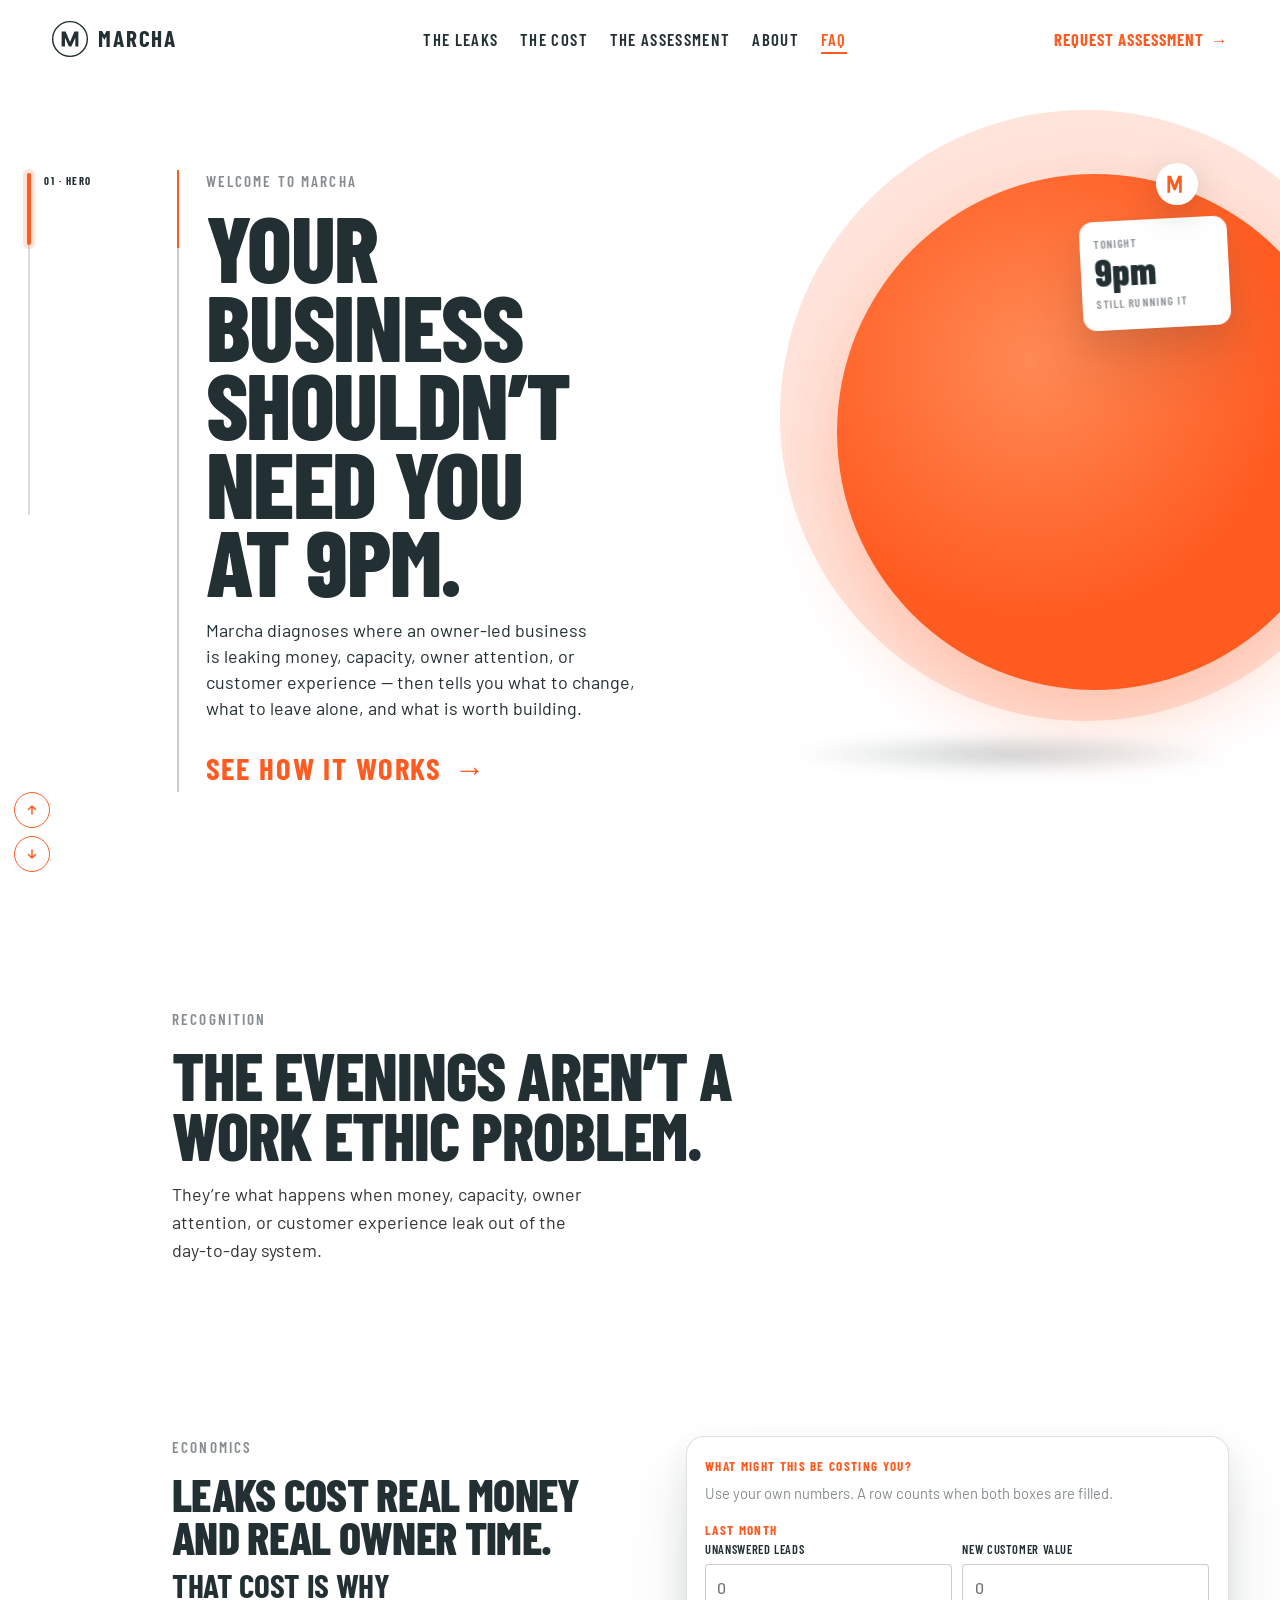
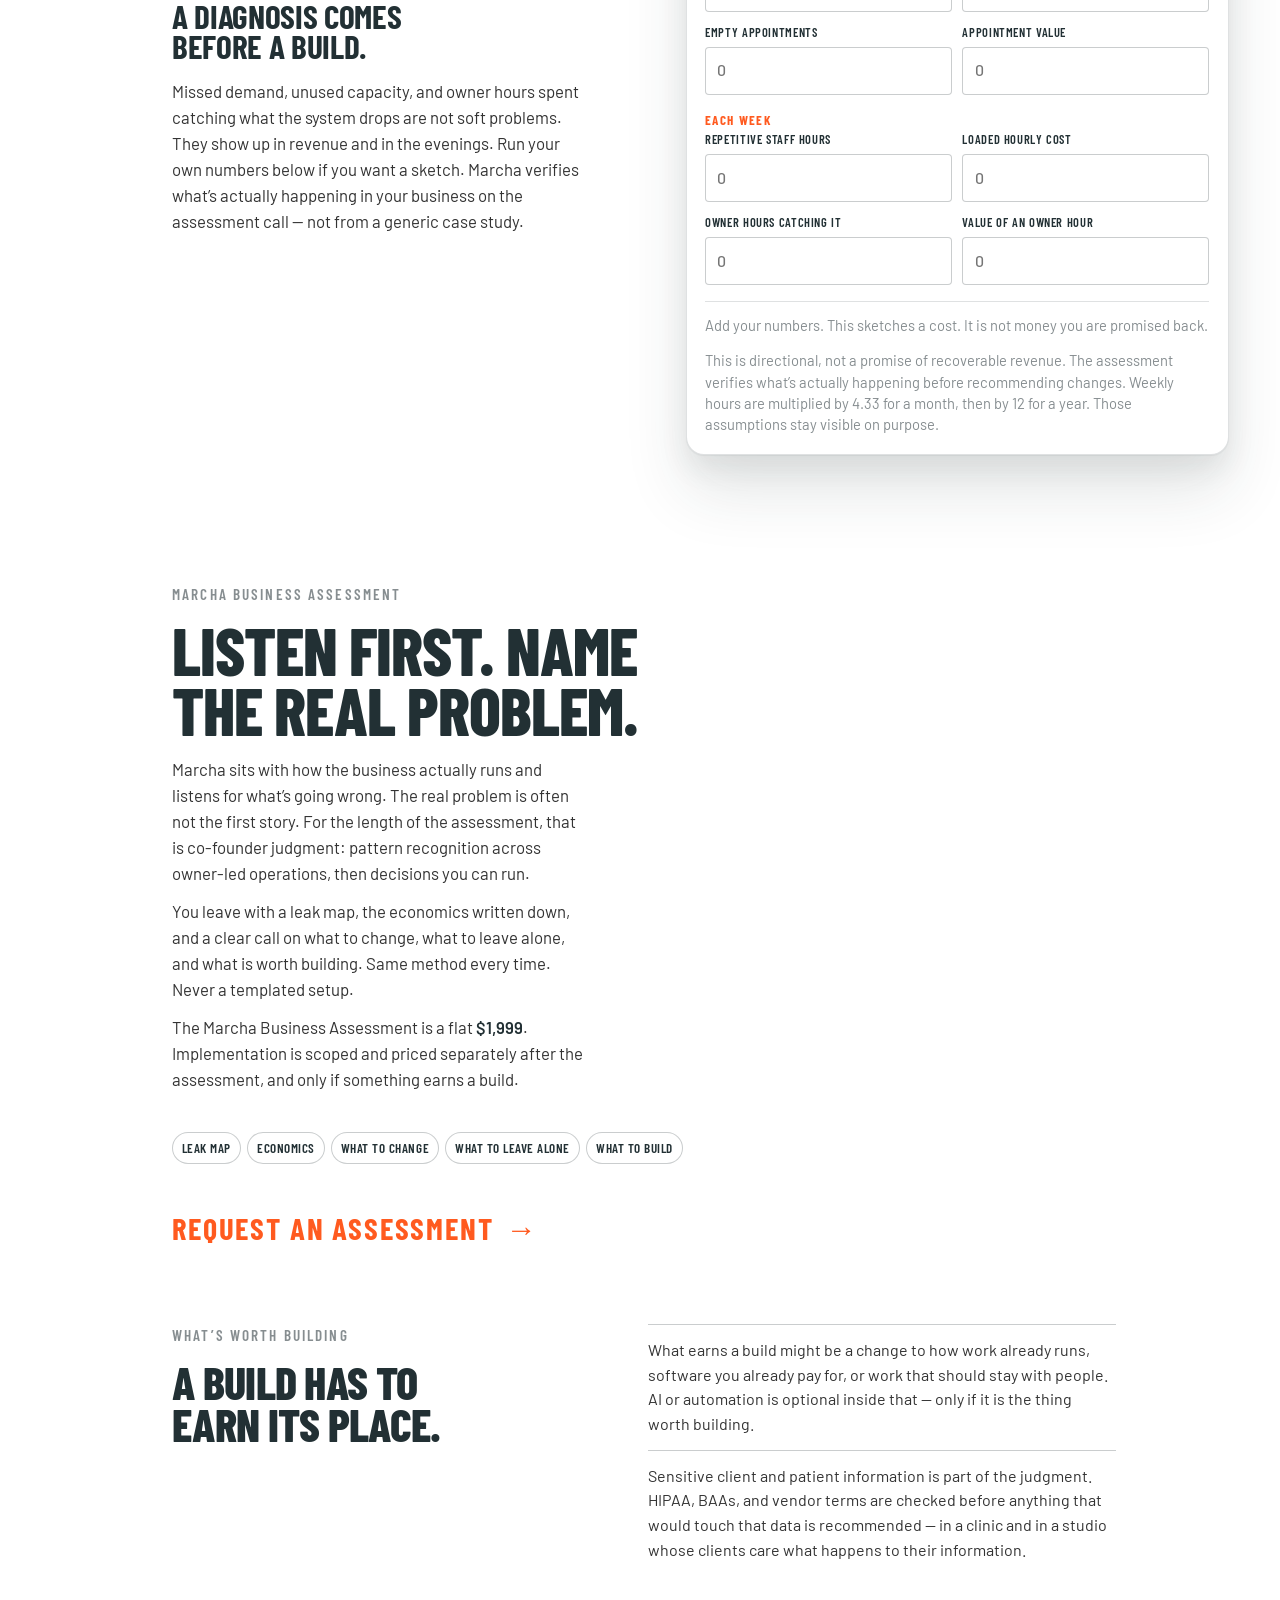
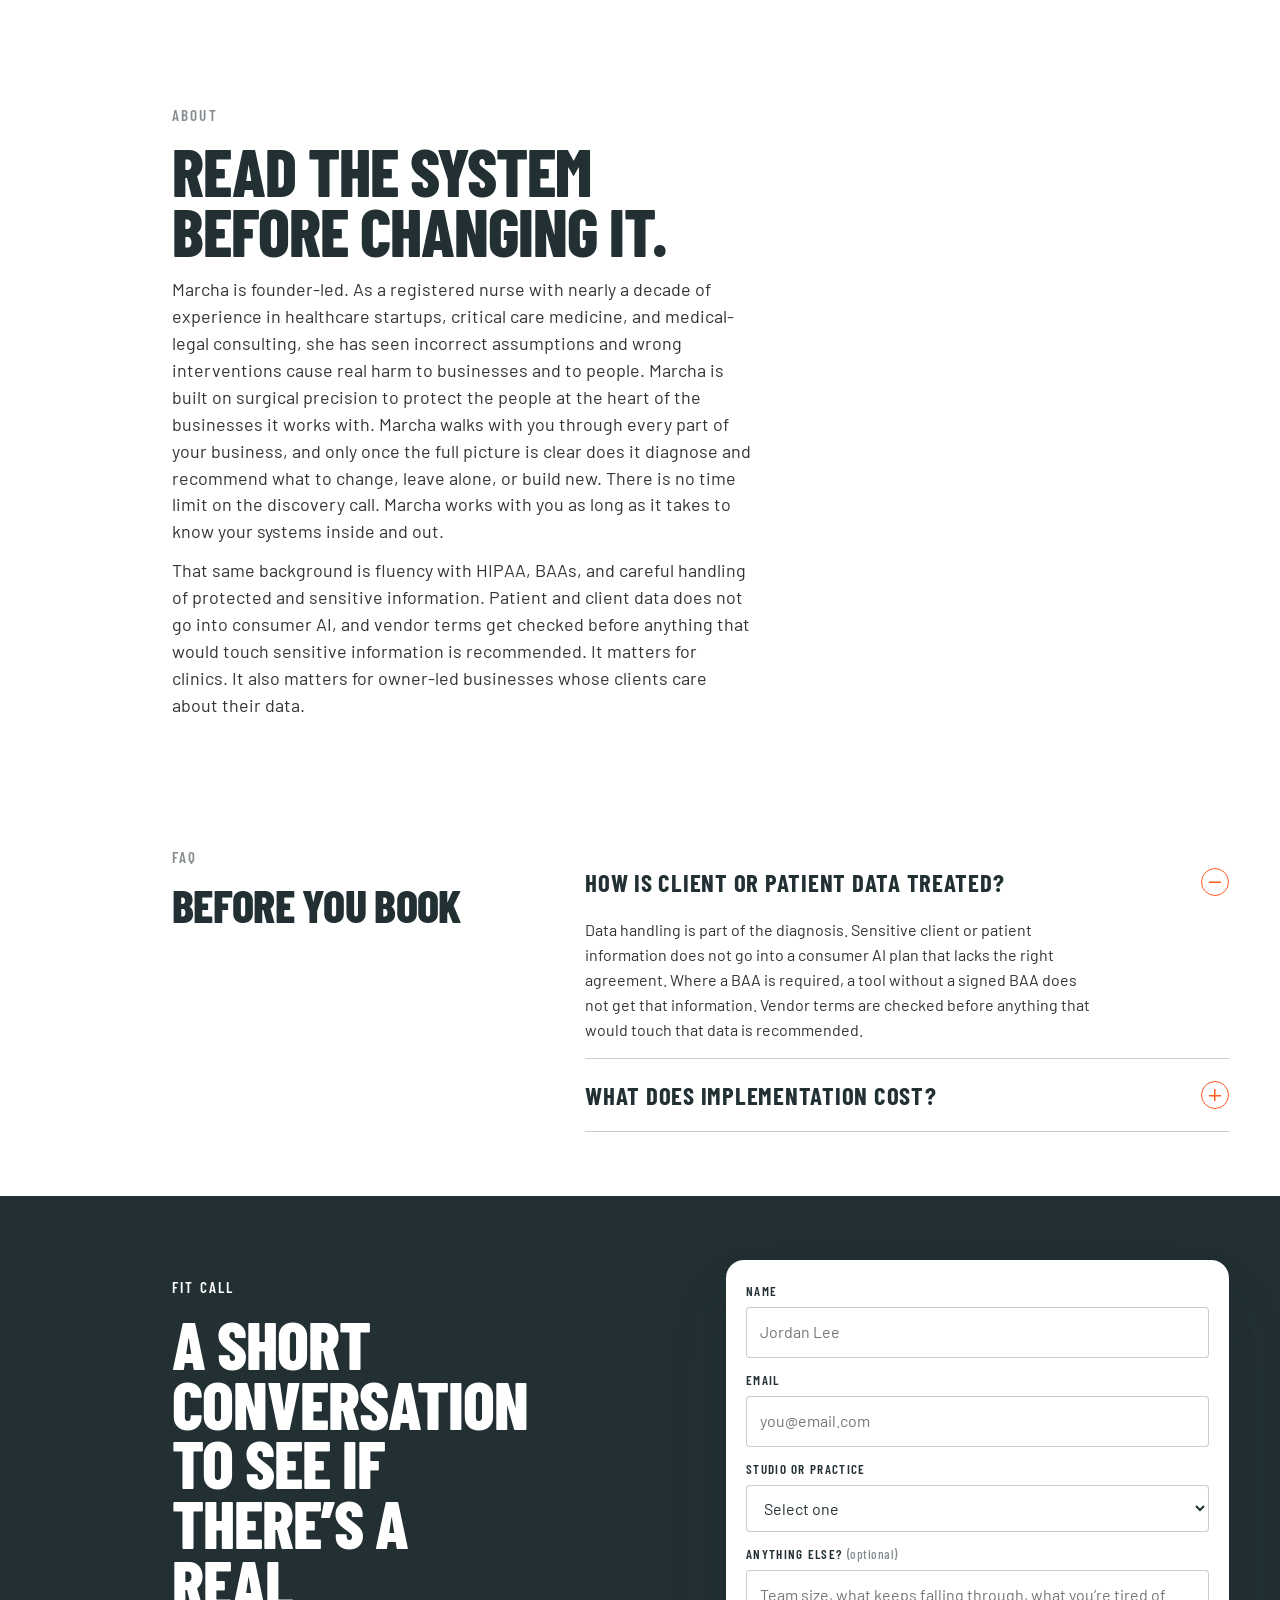
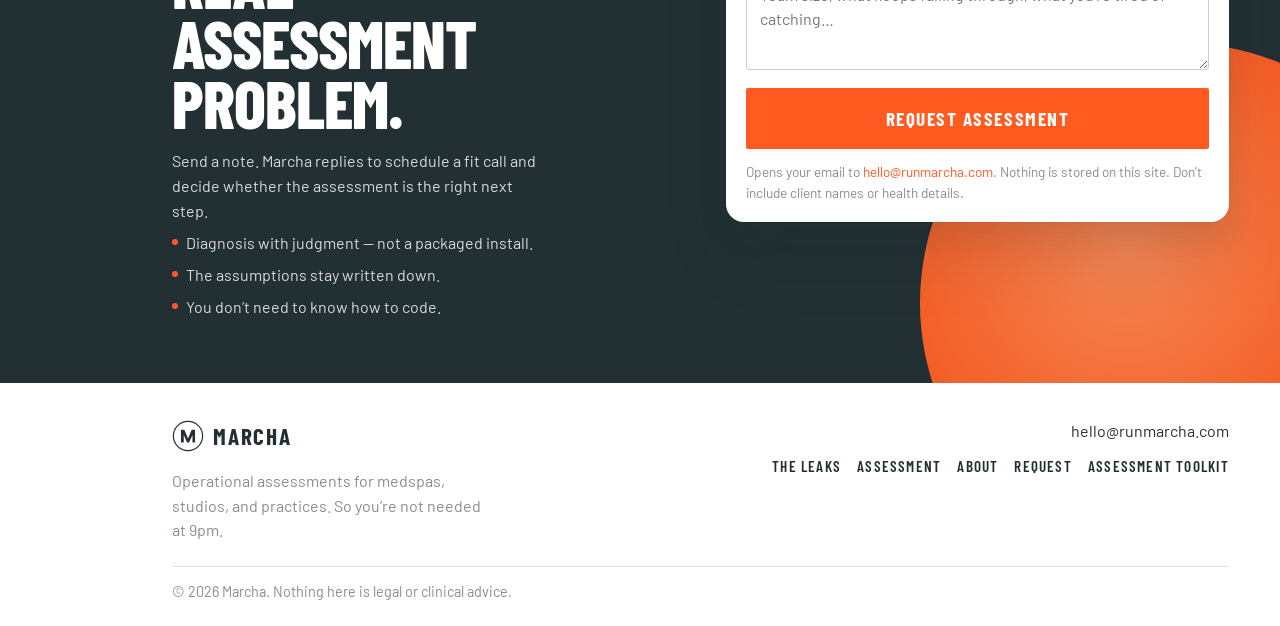
==== commit cc6242be: "Remove the nothing-to-build consolation from offer and FAQ. Co-authored-by: quinnkatz <quinnkatz@use" ====
--- a/index.html
+++ b/index.html
@@ -248,7 +248,6 @@
         </div>
         <ul class="stance-list reveal">
           <li>What earns a build might be a change to how work already runs, software you already pay for, or work that should stay with people. AI or automation is optional inside that — only if it is the thing worth building.</li>
-          <li>If nothing earns a build, that is the finding. You still leave with the map and the economics written down.</li>
           <li>Sensitive client and patient information is part of the judgment. HIPAA, BAAs, and vendor terms are checked before anything that would touch that data is recommended — in a clinic and in a studio whose clients care what happens to their information.</li>
         </ul>
       </div>
@@ -277,10 +276,6 @@
           <details class="acc">
             <summary>What does implementation cost?</summary>
             <p>Implementation is scoped and priced separately after the assessment. The assessment covers the diagnosis and roadmap only.</p>
-          </details>
-          <details class="acc">
-            <summary>What if nothing is worth fixing?</summary>
-            <p>Then that is the deliverable. You still leave with the map and the economics written down.</p>
           </details>
         </div>
       </div>
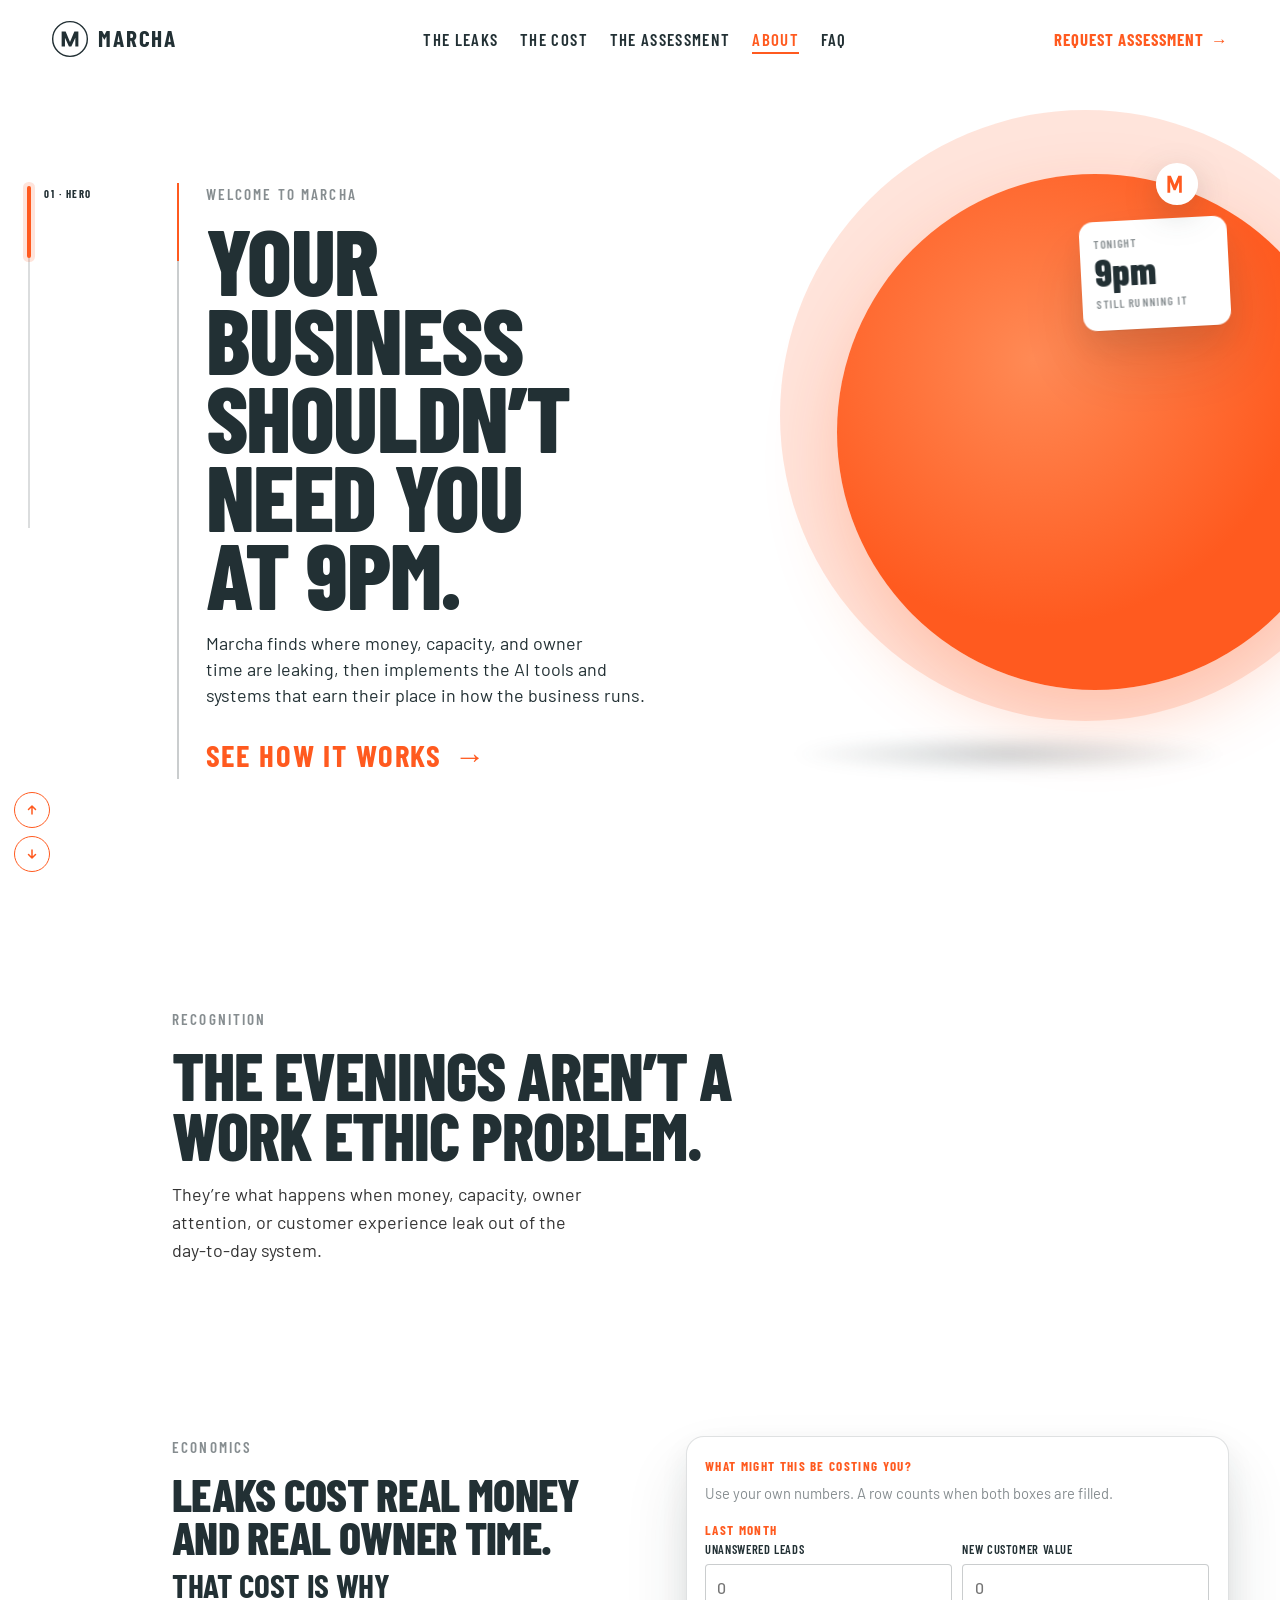
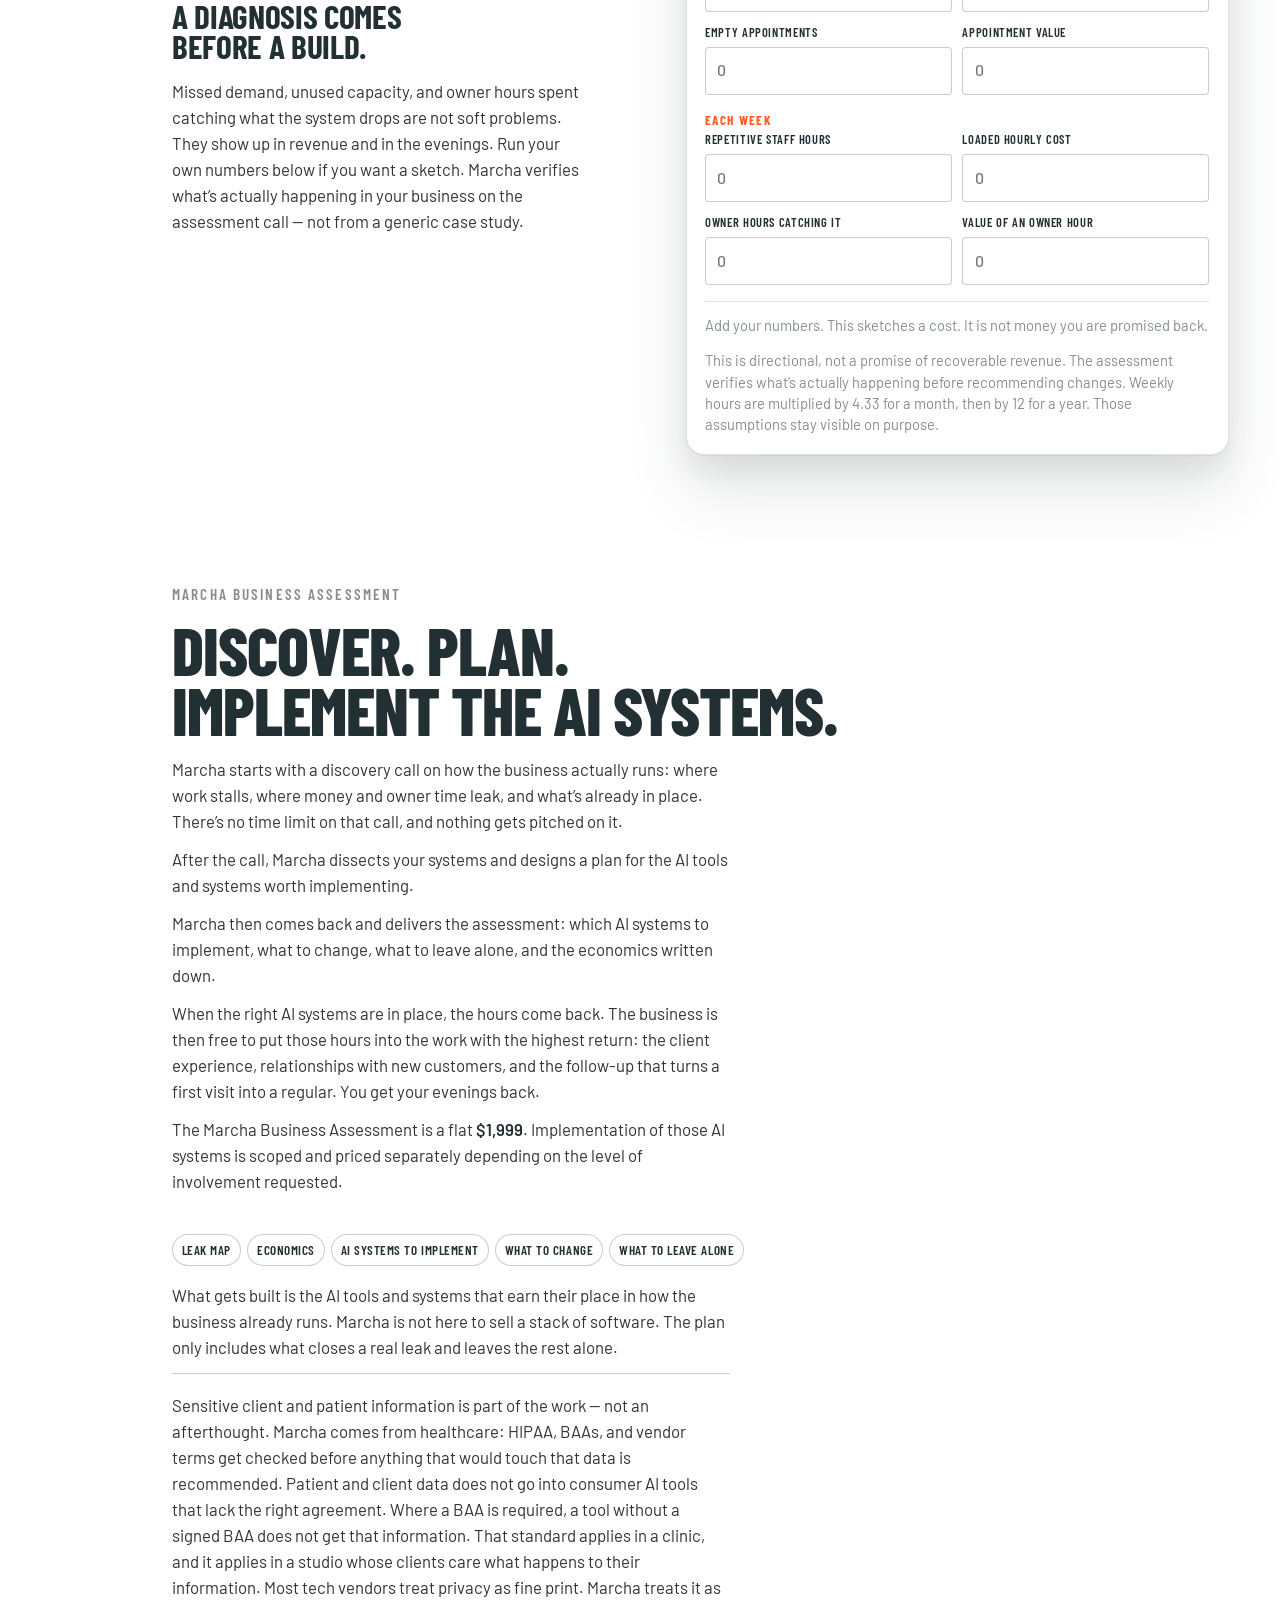
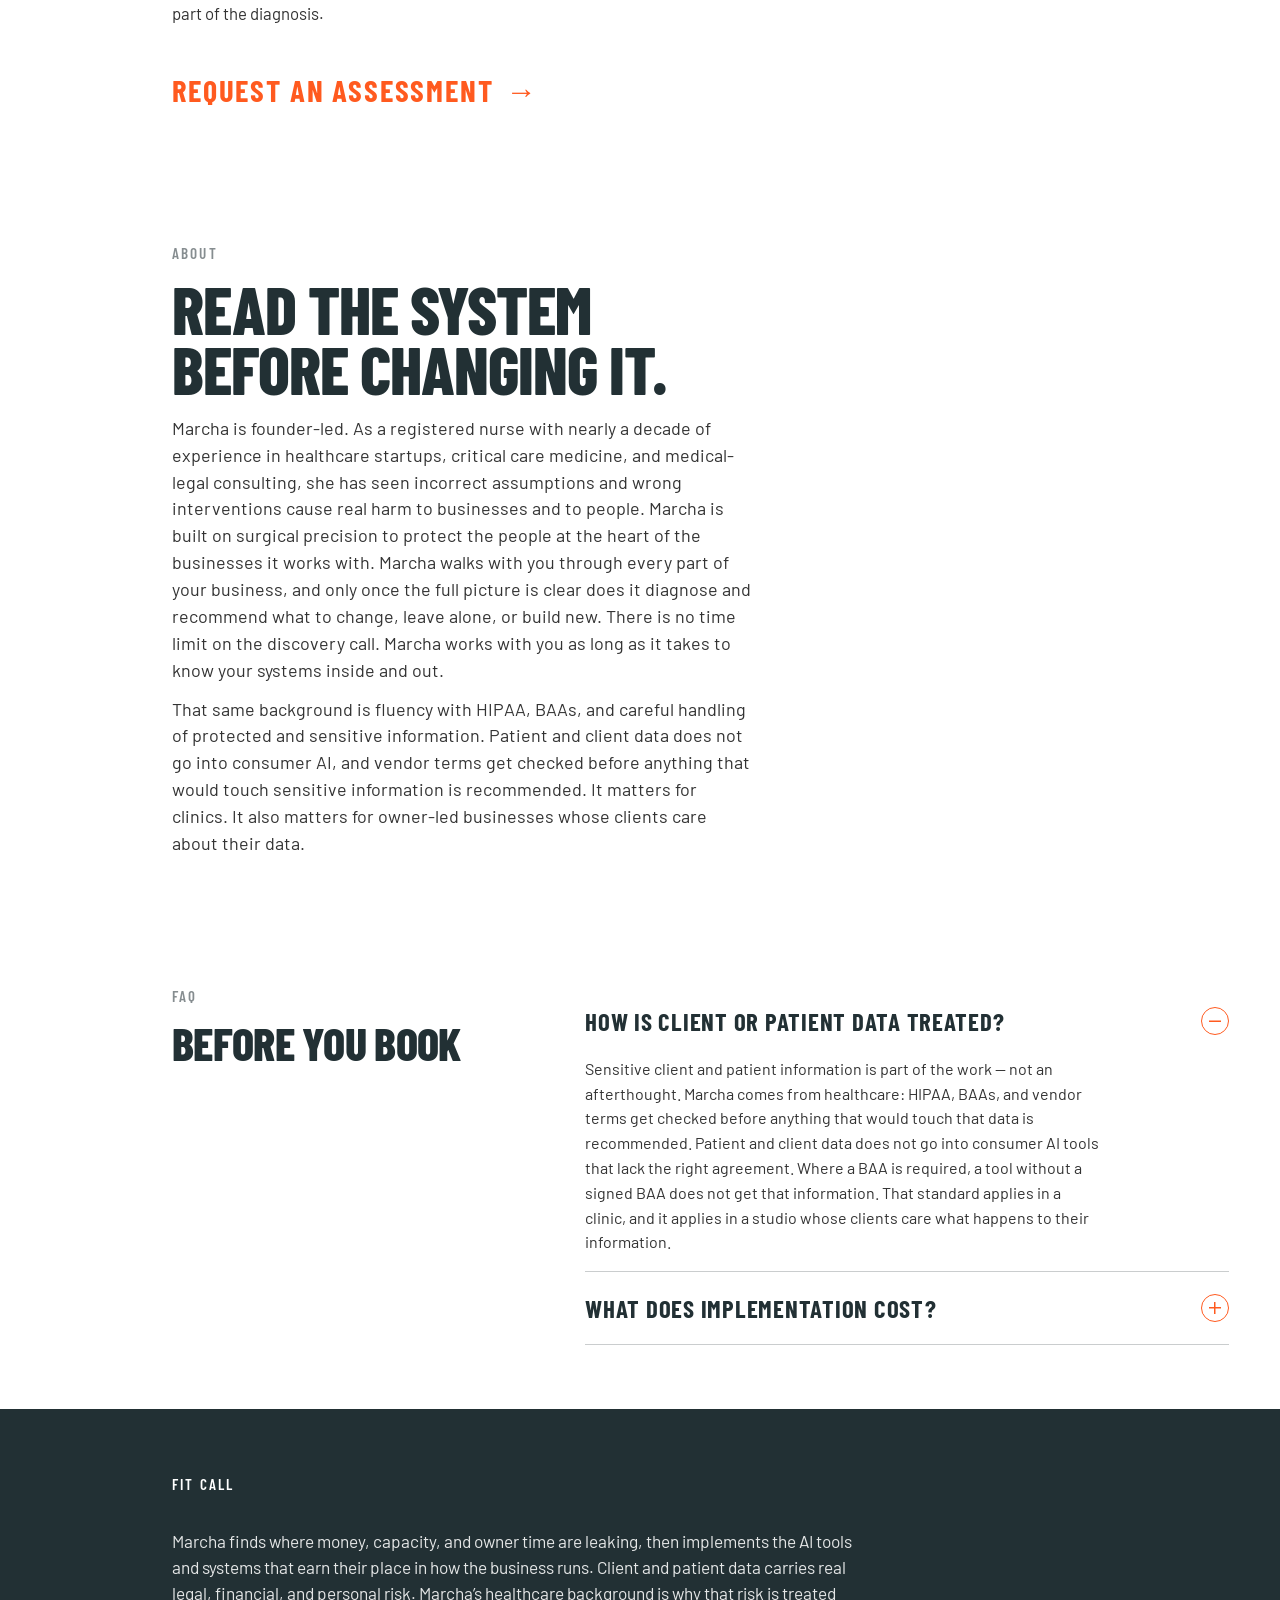
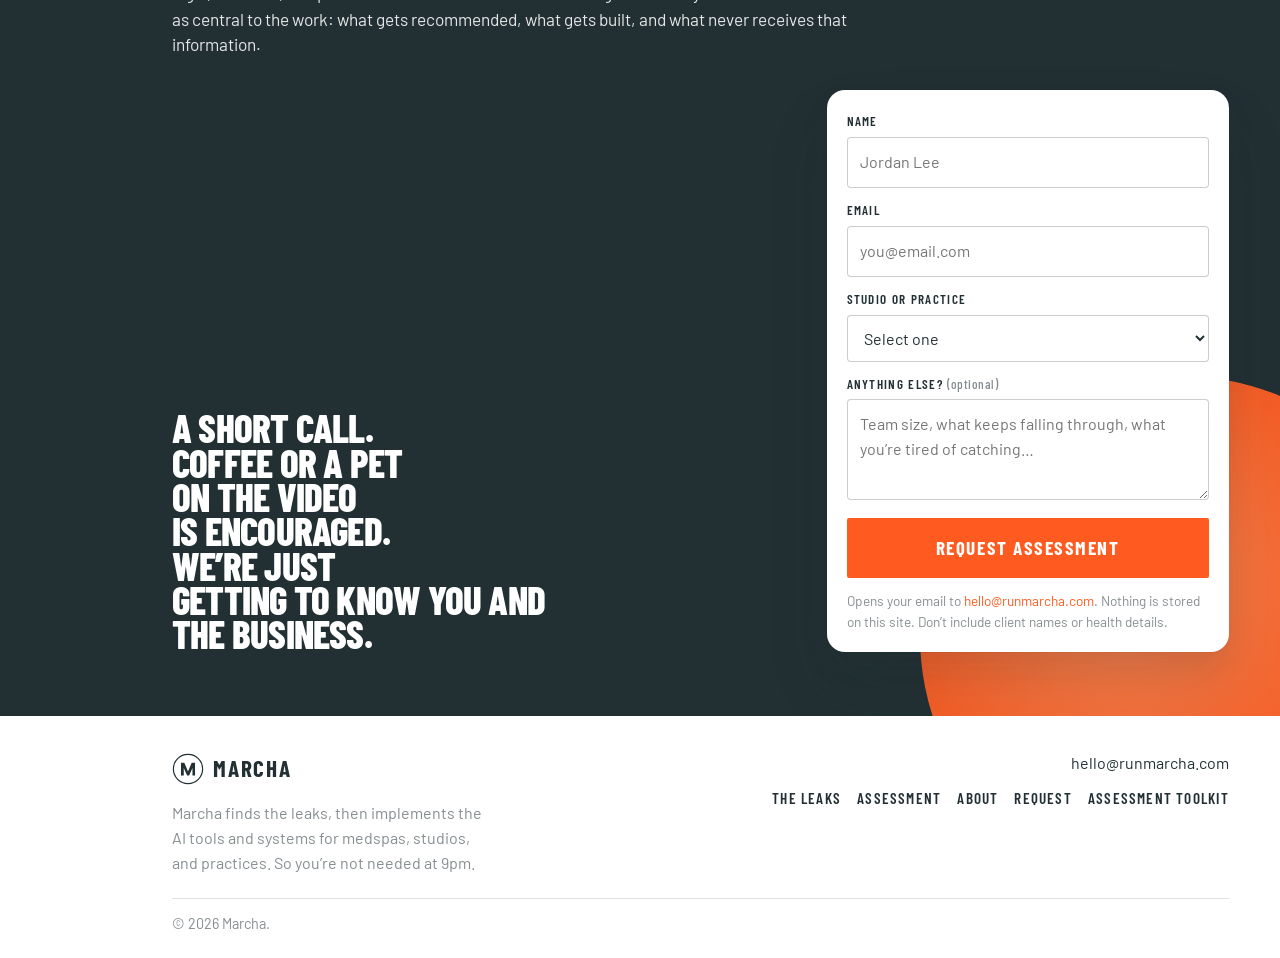
==== commit ebb4688e: "Lock the offer, fit call, and homepage descriptions to the vault. Co-authored-by: quinnkatz <quinnka" ====
--- a/index.html
+++ b/index.html
@@ -4,7 +4,7 @@
   <meta charset="utf-8">
   <meta name="viewport" content="width=device-width, initial-scale=1">
   <title>Marcha — Your business shouldn’t need you at 9pm</title>
-  <meta name="description" content="Marcha diagnoses where an owner-led business is leaking money, capacity, owner attention, or customer experience — then tells you what to change, what to leave alone, and what is worth building.">
+  <meta name="description" content="Marcha finds where money, capacity, and owner time are leaking, then implements the AI tools and systems that earn their place in how the business runs.">
   <meta name="author" content="Marcha">
   <meta name="theme-color" content="#FFFFFF">
   <meta name="color-scheme" content="light">
@@ -13,14 +13,14 @@
   <meta property="og:site_name" content="Marcha">
   <meta property="og:url" content="https://runmarcha.com/">
   <meta property="og:title" content="Marcha — Your business shouldn’t need you at 9pm">
-  <meta property="og:description" content="Marcha diagnoses where an owner-led business is leaking money, capacity, owner attention, or customer experience — then tells you what to change, what to leave alone, and what is worth building.">
+  <meta property="og:description" content="Marcha finds where money, capacity, and owner time are leaking, then implements the AI tools and systems that earn their place in how the business runs.">
   <meta property="og:image" content="https://runmarcha.com/assets/og.png">
   <meta property="og:image:width" content="1200">
   <meta property="og:image:height" content="630">
   <meta property="og:image:alt" content="Marcha: Your business shouldn’t need you at 9pm.">
   <meta name="twitter:card" content="summary_large_image">
   <meta name="twitter:title" content="Marcha — Your business shouldn’t need you at 9pm">
-  <meta name="twitter:description" content="Marcha diagnoses where an owner-led business is leaking money, capacity, owner attention, or customer experience — then tells you what to change, what to leave alone, and what is worth building.">
+  <meta name="twitter:description" content="Marcha finds where money, capacity, and owner time are leaking, then implements the AI tools and systems that earn their place in how the business runs.">
   <meta name="twitter:image" content="https://runmarcha.com/assets/og.png">
   <meta name="twitter:image:alt" content="Marcha: Your business shouldn’t need you at 9pm.">
   <link rel="icon" href="assets/favicon.svg" type="image/svg+xml">
@@ -122,7 +122,7 @@
           <div class="hero-copy-in">
             <p class="eyebrow reveal">Welcome to <span data-brand>Marcha</span></p>
             <h1 id="hero-heading" class="display reveal">Your business<br>shouldn’t need you<br>at 9pm.</h1>
-            <p class="hero-sub reveal">Marcha diagnoses where an owner-led business is leaking money, capacity, owner attention, or customer experience — then tells you what to change, what to leave alone, and what is worth building.</p>
+            <p class="hero-sub reveal">Marcha finds where money, capacity, and owner time are leaking, then implements the AI tools and systems that earn their place in how the business runs.</p>
             <a class="cta cta-lg reveal" href="#problem">See how it works <span aria-hidden="true">→</span></a>
           </div>
         </div>
@@ -226,30 +226,23 @@
       <div class="wrap offer-top">
         <div class="offer-copy reveal">
           <p class="eyebrow">Marcha Business Assessment</p>
-          <h2 id="offer-heading" class="display display-md">Listen first. Name the real problem.</h2>
-          <p class="lede">Marcha sits with how the business actually runs and listens for what’s going wrong. The real problem is often not the first story. For the length of the assessment, that is co-founder judgment: pattern recognition across owner-led operations, then decisions you can run.</p>
-          <p class="lede">You leave with a leak map, the economics written down, and a clear call on what to change, what to leave alone, and what is worth building. Same method every time. Never a templated setup.</p>
-          <p class="lede">The Marcha Business Assessment is a flat <strong>$1,999</strong>. Implementation is scoped and priced separately after the assessment, and only if something earns a build.</p>
+          <h2 id="offer-heading" class="display display-md">Discover. Plan. Implement the AI systems.</h2>
+          <p class="lede">Marcha starts with a discovery call on how the business actually runs: where work stalls, where money and owner time leak, and what’s already in place. There’s no time limit on that call, and nothing gets pitched on it.</p>
+          <p class="lede">After the call, Marcha dissects your systems and designs a plan for the AI tools and systems worth implementing.</p>
+          <p class="lede">Marcha then comes back and delivers the assessment: which AI systems to implement, what to change, what to leave alone, and the economics written down.</p>
+          <p class="lede">When the right AI systems are in place, the hours come back. The business is then free to put those hours into the work with the highest return: the client experience, relationships with new customers, and the follow-up that turns a first visit into a regular. You get your evenings back.</p>
+          <p class="lede">The Marcha Business Assessment is a flat <strong>$1,999</strong>. Implementation of those AI systems is scoped and priced separately depending on the level of involvement requested.</p>
           <ul class="chips" aria-label="What the assessment includes">
             <li>Leak map</li>
             <li>Economics</li>
+            <li>AI systems to implement</li>
             <li>What to change</li>
             <li>What to leave alone</li>
-            <li>What to build</li>
           </ul>
+          <p class="lede">What gets built is the AI tools and systems that earn their place in how the business already runs. Marcha is not here to sell a stack of software. The plan only includes what closes a real leak and leaves the rest alone.</p>
+          <p class="lede offer-privacy">Sensitive client and patient information is part of the work — not an afterthought. Marcha comes from healthcare: HIPAA, BAAs, and vendor terms get checked before anything that would touch that data is recommended. Patient and client data does not go into consumer AI tools that lack the right agreement. Where a BAA is required, a tool without a signed BAA does not get that information. That standard applies in a clinic, and it applies in a studio whose clients care what happens to their information. Most tech vendors treat privacy as fine print. Marcha treats it as part of the diagnosis.</p>
           <a class="cta cta-lg" href="#book">Request an assessment <span aria-hidden="true">→</span></a>
         </div>
-      </div>
-
-      <div class="wrap stance-grid">
-        <div class="reveal">
-          <p class="eyebrow">What’s worth building</p>
-          <h2 class="display display-sm">A build has to earn its place.</h2>
-        </div>
-        <ul class="stance-list reveal">
-          <li>What earns a build might be a change to how work already runs, software you already pay for, or work that should stay with people. AI or automation is optional inside that — only if it is the thing worth building.</li>
-          <li>Sensitive client and patient information is part of the judgment. HIPAA, BAAs, and vendor terms are checked before anything that would touch that data is recommended — in a clinic and in a studio whose clients care what happens to their information.</li>
-        </ul>
       </div>
     </section>
 
@@ -271,7 +264,7 @@
         <div class="accordion">
           <details class="acc" open>
             <summary>How is client or patient data treated?</summary>
-            <p>Data handling is part of the diagnosis. Sensitive client or patient information does not go into a consumer AI plan that lacks the right agreement. Where a BAA is required, a tool without a signed BAA does not get that information. Vendor terms are checked before anything that would touch that data is recommended.</p>
+            <p>Sensitive client and patient information is part of the work — not an afterthought. Marcha comes from healthcare: HIPAA, BAAs, and vendor terms get checked before anything that would touch that data is recommended. Patient and client data does not go into consumer AI tools that lack the right agreement. Where a BAA is required, a tool without a signed BAA does not get that information. That standard applies in a clinic, and it applies in a studio whose clients care what happens to their information.</p>
           </details>
           <details class="acc">
             <summary>What does implementation cost?</summary>
@@ -284,16 +277,17 @@
     <section class="book" id="book" data-scene="book" data-scene-label="07 · Book" aria-labelledby="book-heading">
       <div class="book-orb" aria-hidden="true"></div>
       <div class="wrap book-grid">
-        <div class="book-copy">
-          <p class="eyebrow light">Fit call</p>
-          <h2 id="book-heading" class="display display-md light">A short conversation to see if there’s a real assessment problem.</h2>
-          <p>Send a note. Marcha replies to schedule a fit call and decide whether the assessment is the right next step.</p>
-          <ul>
-            <li>Diagnosis with judgment — not a packaged install.</li>
-            <li>The assumptions stay written down.</li>
-            <li>You don’t need to know how to code.</li>
-          </ul>
-        </div>
+        <p class="eyebrow light book-kicker">Fit call</p>
+        <p class="book-value">Marcha finds where money, capacity, and owner time are leaking, then implements the AI tools and systems that earn their place in how the business runs. Client and patient data carries real legal, financial, and personal risk. Marcha’s healthcare background is why that risk is treated as central to the work: what gets recommended, what gets built, and what never receives that information.</p>
+        <h2 id="book-heading" class="display display-md light book-stack">
+          <span>A short call.</span>
+          <span>Coffee or a pet</span>
+          <span>on the video</span>
+          <span>is encouraged.</span>
+          <span>We’re just</span>
+          <span>getting to know you and</span>
+          <span>the business.</span>
+        </h2>
         <form class="book-form" id="book-form" novalidate>
           <div class="field">
             <label for="name">Name</label>
@@ -347,7 +341,7 @@
           </span>
           <span class="logo-word" data-brand>Marcha</span>
         </a>
-        <p data-brand-tagline>Operational assessments for medspas, studios, and practices. So you’re not needed at 9pm.</p>
+        <p data-brand-tagline>Marcha finds the leaks, then implements the AI tools and systems for medspas, studios, and practices. So you’re not needed at 9pm.</p>
       </div>
       <div class="footer-meta">
         <a href="mailto:hello@runmarcha.com" data-brand-email>hello@runmarcha.com</a>
@@ -361,7 +355,7 @@
       </div>
     </div>
     <div class="wrap footer-bottom">
-      <p>© <span id="year">2026</span> <span data-brand>Marcha</span>. Nothing here is legal or clinical advice.</p>
+      <p>© <span id="year">2026</span> <span data-brand>Marcha</span>.</p>
     </div>
   </footer>
 
@@ -375,7 +369,7 @@
     "@type": "ProfessionalService",
     "name": "Marcha",
     "url": "https://runmarcha.com/",
-    "description": "Marcha diagnoses where an owner-led business is leaking money, capacity, owner attention, or customer experience, then tells you what to change, what to leave alone, and what is worth building. The assessment does not diagnose patients.",
+    "description": "Marcha finds where money, capacity, and owner time are leaking, then implements the AI tools and systems that earn their place in how the business runs. The assessment does not diagnose patients.",
     "email": "hello@runmarcha.com",
     "areaServed": "US",
     "offers": {
@@ -383,7 +377,7 @@
       "name": "Marcha Business Assessment",
       "price": "1999",
       "priceCurrency": "USD",
-      "description": "A flat-fee diagnostic that maps operational leaks, writes down the economic assumptions, and prescribes what to fix, investigate, or leave alone. Implementation is separately scoped."
+      "description": "A flat $1,999 assessment. Marcha delivers which AI systems to implement, what to change, what to leave alone, and the economics written down. Implementation of those AI systems is scoped and priced separately."
     }
   }
   </script>
--- a/styles.css
+++ b/styles.css
@@ -1621,6 +1621,12 @@
   background: radial-gradient(circle at 38% 36%, var(--accent-hot), var(--accent) 60%, var(--accent));
   box-shadow: 0 24px 50px rgba(255, 90, 31, 0.25);
 }
+.offer .lede { max-width: 62ch; }
+.offer-privacy {
+  margin-top: 1.35rem;
+  padding-top: 1.15rem;
+  border-top: 1px solid var(--line-strong);
+}
 .offer-copy .cta { margin-top: 2.5rem; }
 .price-card {
   z-index: 2;
@@ -1796,25 +1802,38 @@
   position: relative;
   z-index: 1;
   display: grid;
-  grid-template-columns: 1fr 1fr;
-  gap: clamp(1.5rem, 4vw, 4rem);
-  align-items: start;
-}
-.book-copy .display { max-width: 12ch; }
-.book-copy p { margin-top: 1rem; max-width: 42ch; }
-.book-copy li {
-  margin-top: 0.45rem;
-  padding-left: 0.9rem;
-  position: relative;
-}
-.book-copy li::before {
-  content: "";
-  position: absolute;
-  left: 0; top: 0.55rem;
-  width: 6px; height: 6px;
-  border-radius: 50%;
-  background: var(--accent);
-}
+  grid-template-columns: minmax(0, 1.2fr) minmax(17.5rem, 0.8fr);
+  grid-template-areas:
+    "kicker kicker"
+    "value value"
+    "stack form";
+  column-gap: clamp(1.5rem, 4vw, 4rem);
+  row-gap: clamp(1.15rem, 3vw, 2rem);
+  align-items: end;
+}
+.book-kicker { grid-area: kicker; margin-bottom: 0; }
+.book-value {
+  grid-area: value;
+  max-width: 68ch;
+  margin: 0;
+  color: rgba(255, 255, 255, 0.88);
+  font-size: 1.08rem;
+  line-height: 1.5;
+}
+.book-stack {
+  grid-area: stack;
+  max-width: none;
+  margin: 0;
+  display: flex;
+  flex-direction: column;
+  align-items: flex-start;
+  font-size: clamp(1.85rem, 3.05vw, 3.05rem);
+  line-height: 0.88;
+  letter-spacing: -0.02em;
+  text-wrap: nowrap;
+}
+.book-stack span { display: block; white-space: nowrap; }
+.book-form { grid-area: form; align-self: end; }
 .book-form {
   background: var(--white);
   color: var(--body);
@@ -2358,6 +2377,16 @@
   .footer-meta nav { justify-content: flex-start; }
   .mobile-bar.is-on { display: flex; }
   .book { padding-bottom: 5.5rem; }
+  .book-grid {
+    grid-template-areas:
+      "kicker"
+      "value"
+      "stack"
+      "form";
+    align-items: start;
+  }
+  .book-form { align-self: start; }
+  .book-stack { font-size: clamp(1.7rem, 6.4vw, 2.4rem); }
 }
 @media (max-width: 1040px) and (hover: hover) and (pointer: fine) {
   .cred:hover,
@@ -2391,4 +2420,5 @@
   .price-card strong { font-size: 3.35rem; }
   .lenses, .math-pair { grid-template-columns: 1fr; }
   .offer-orb, .offer-halo { right: -80px; }
-}
+  .book-stack { font-size: clamp(1.28rem, 6.8vw, 1.7rem); }
+}
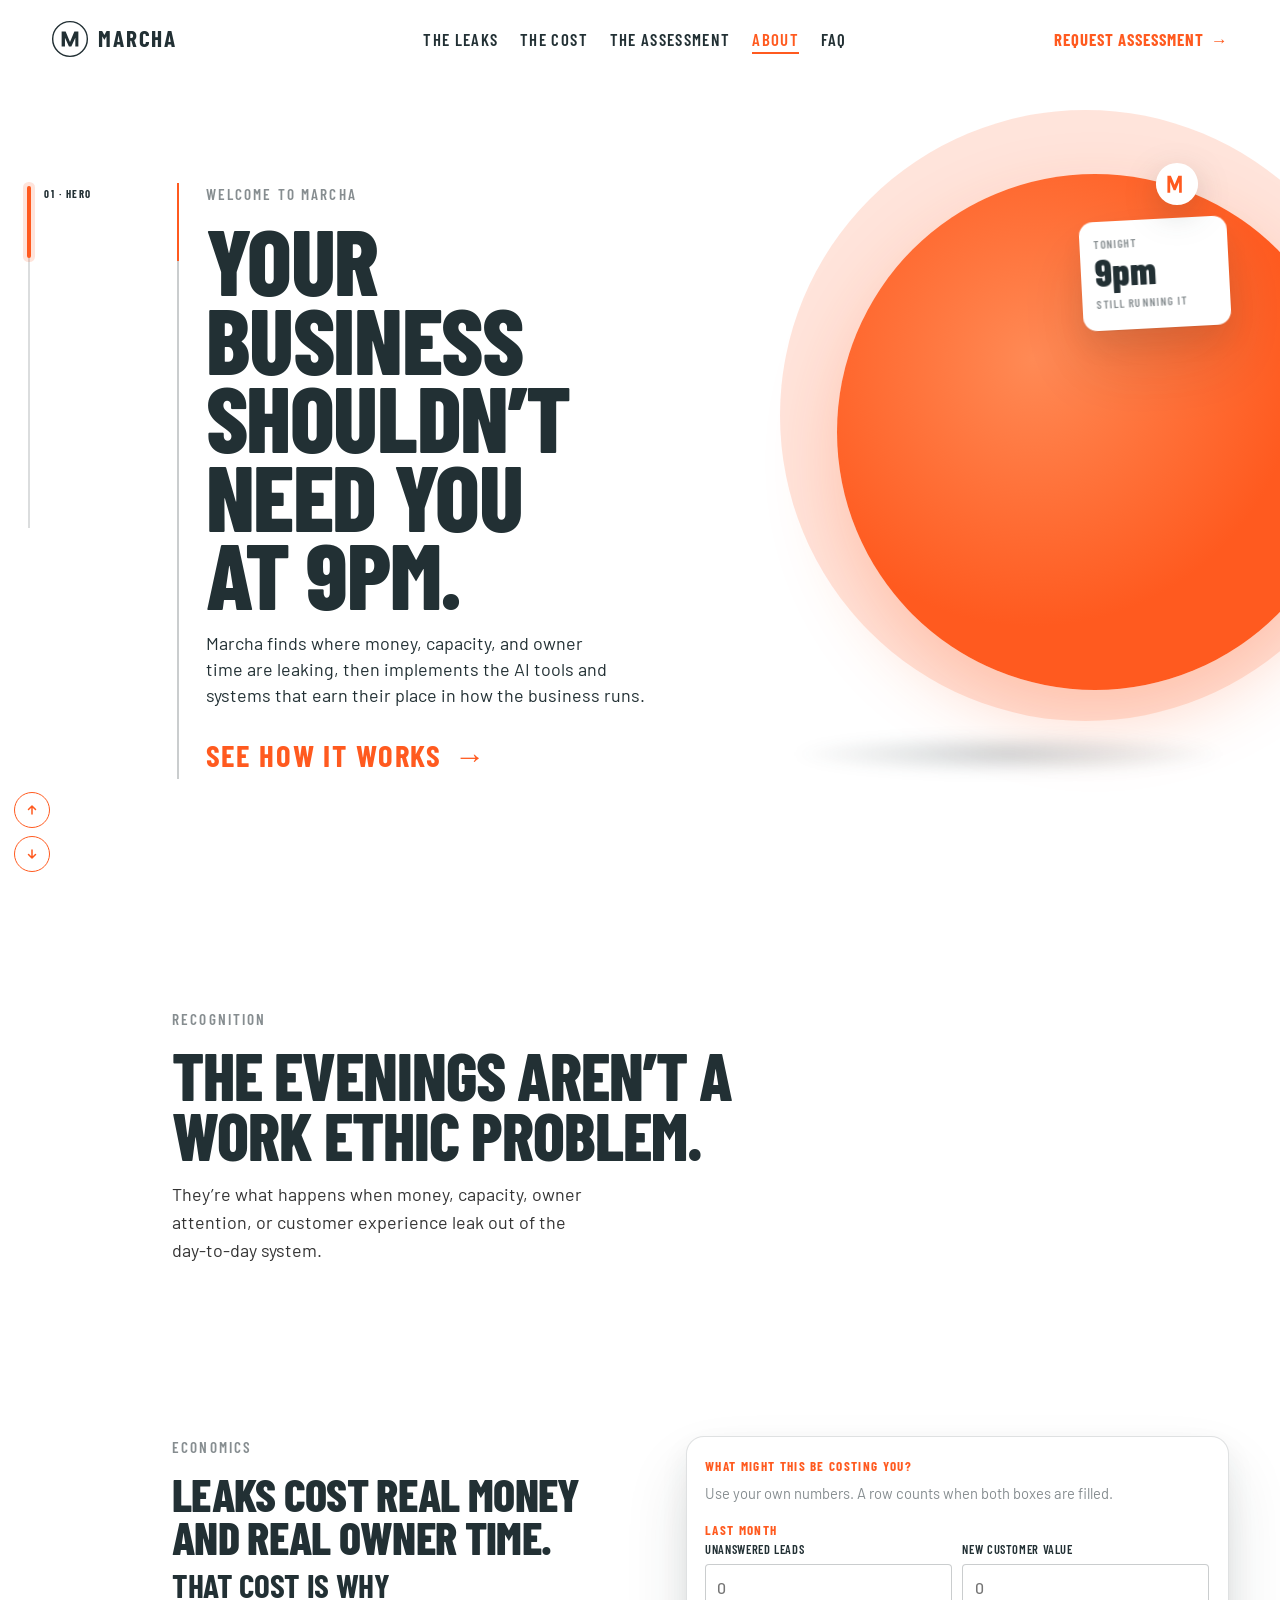
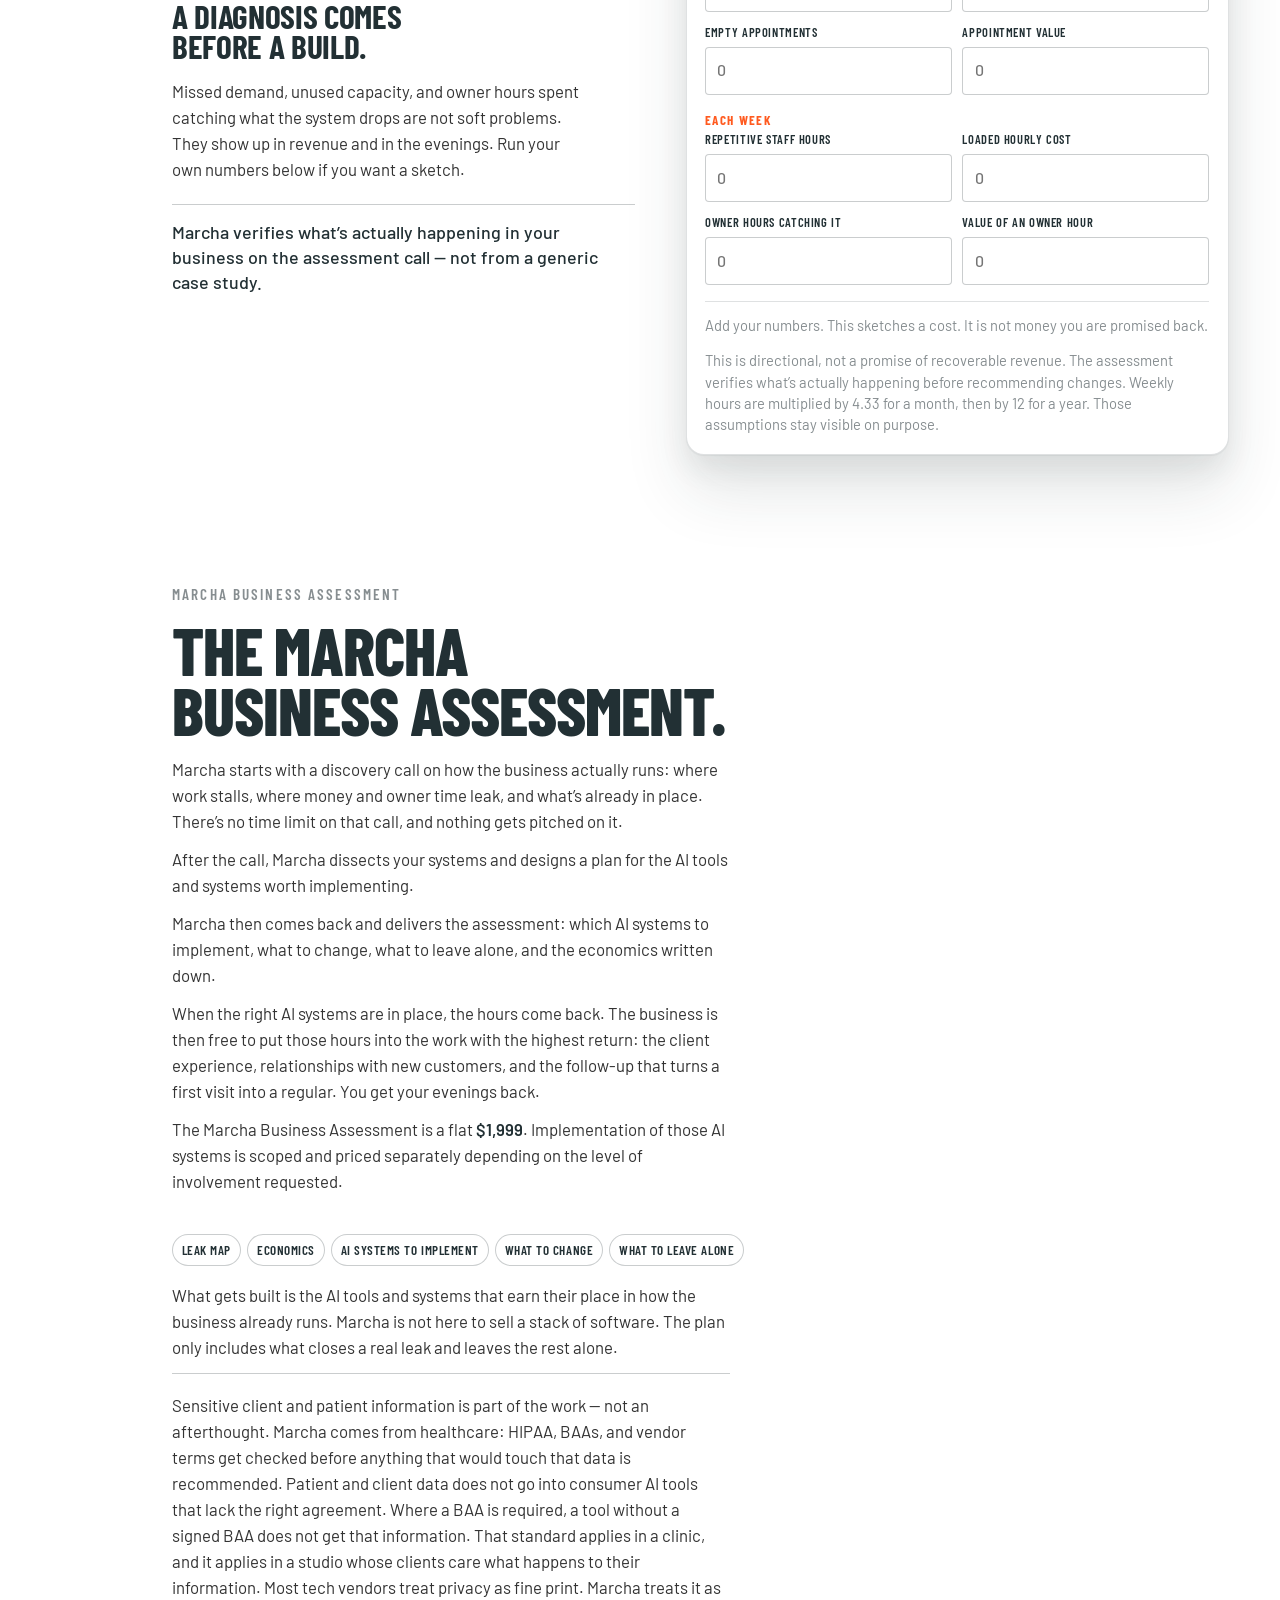
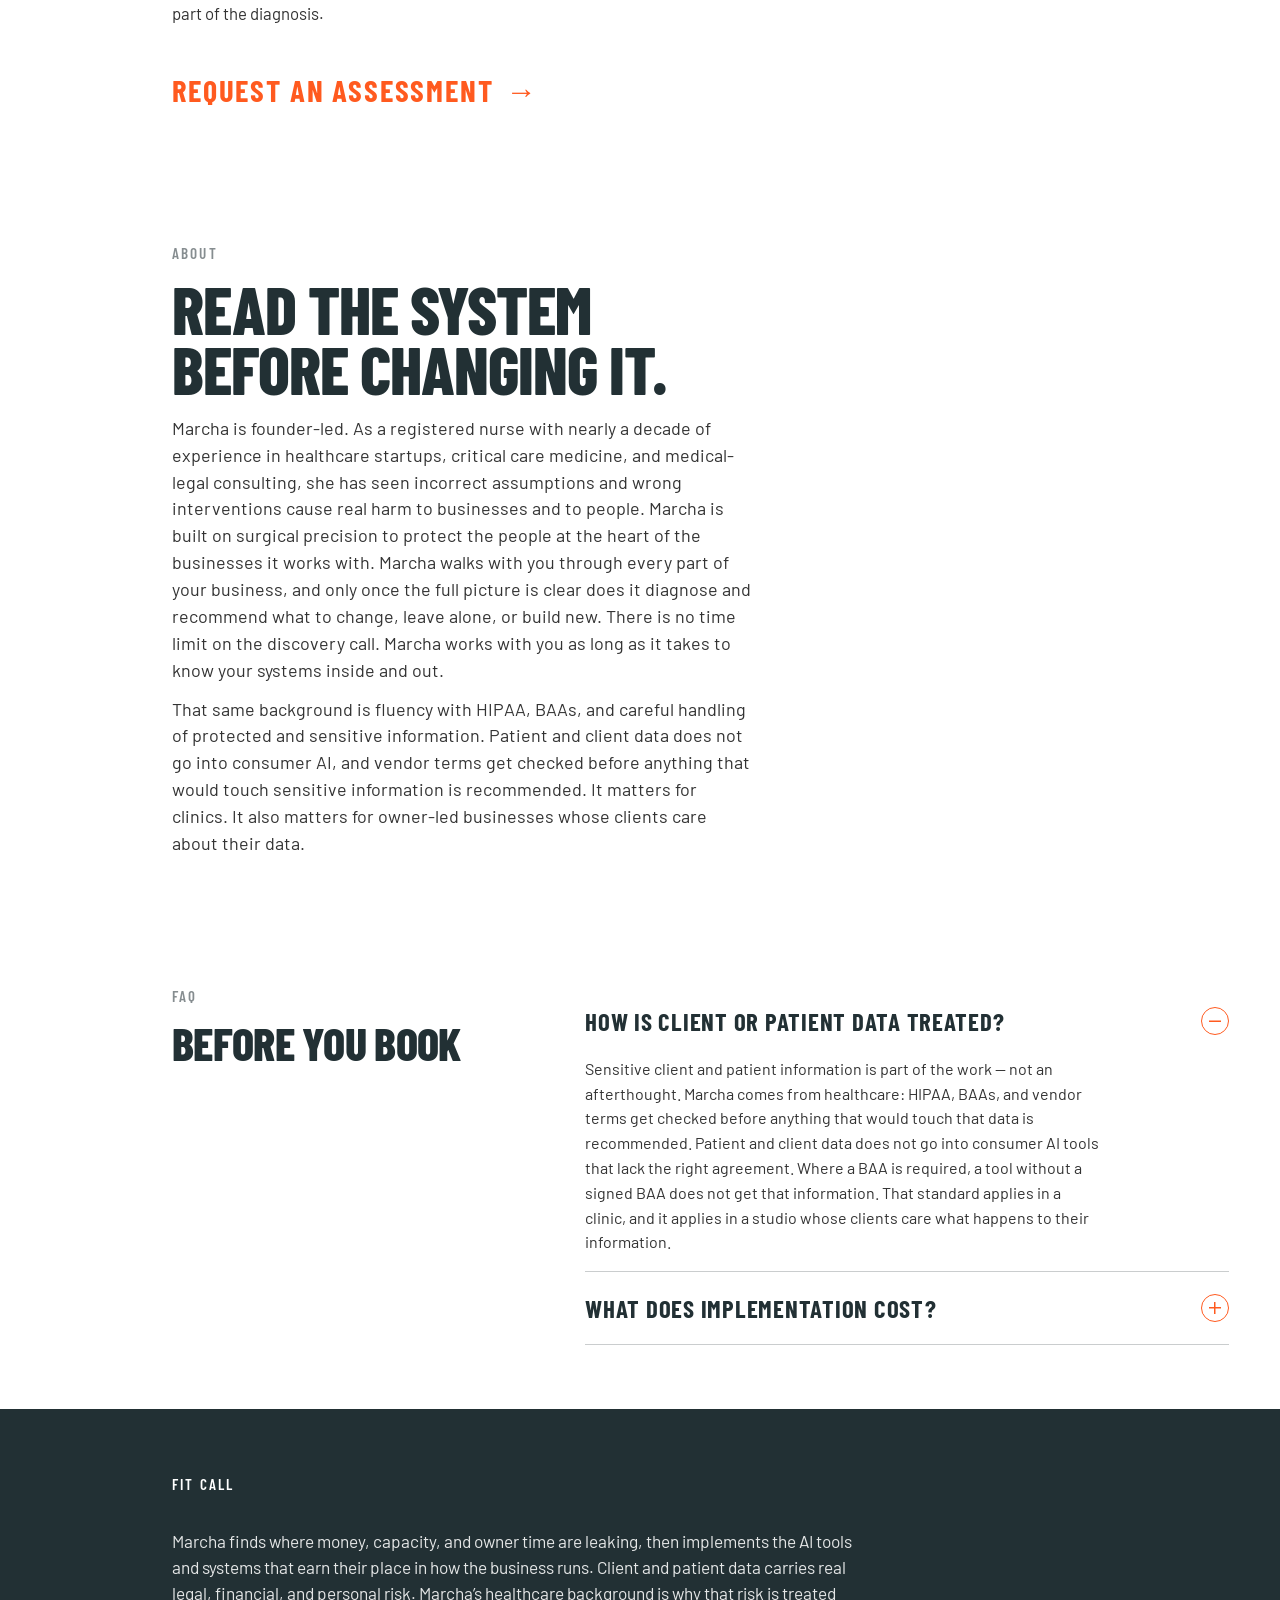
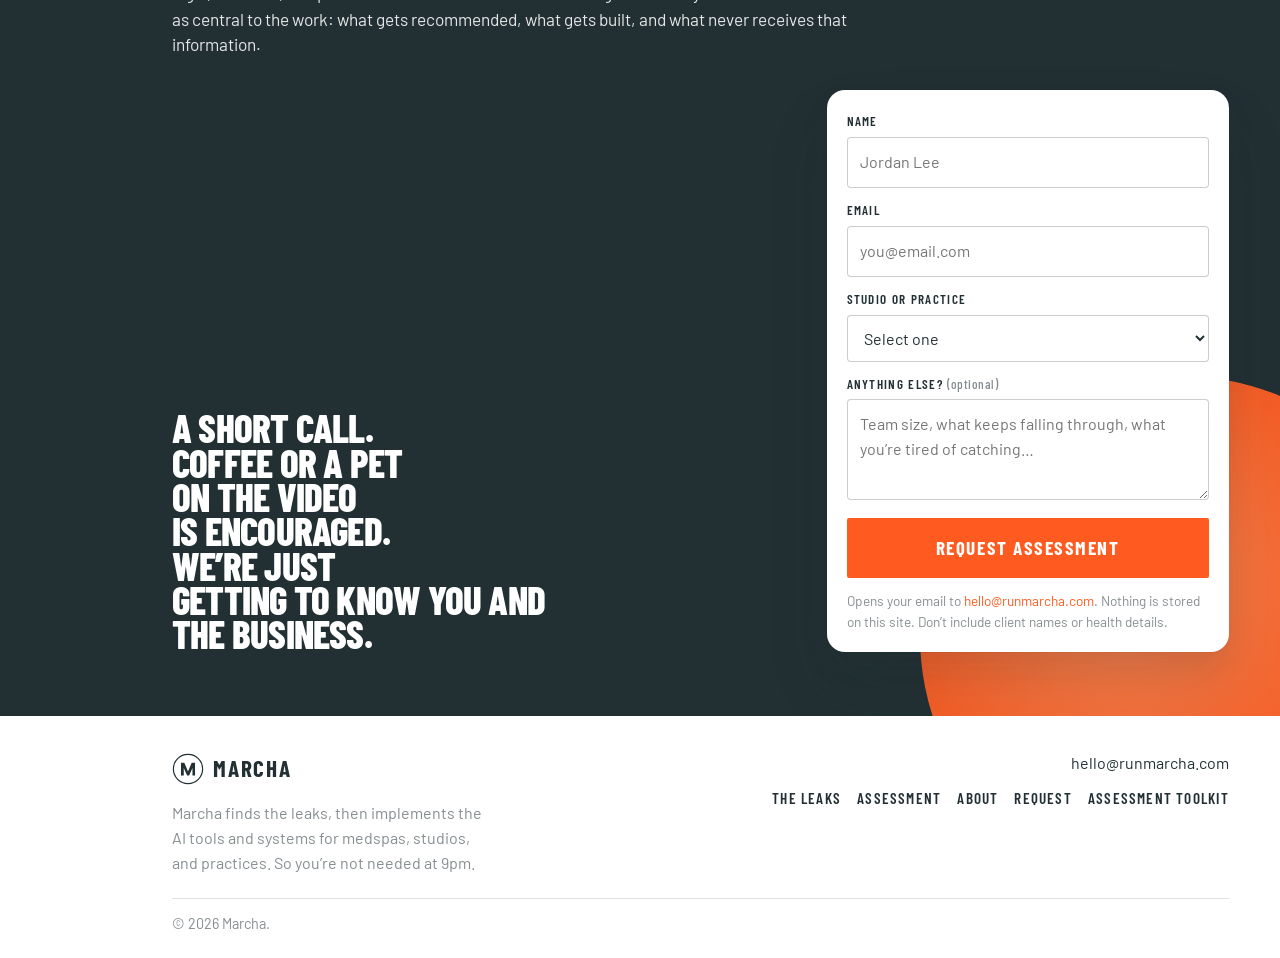
==== commit 92596469: "Pull the economics closer out of the lede and drop the invented offer headline. Co-authored-by: quin" ====
--- a/index.html
+++ b/index.html
@@ -162,7 +162,8 @@
           <p class="eyebrow">Economics</p>
           <h2 id="econ-heading" class="display display-sm">Leaks cost real money and real owner time.</h2>
           <p class="turn">That cost is why a diagnosis comes before a build.</p>
-          <p class="lede">Missed demand, unused capacity, and owner hours spent catching what the system drops are not soft problems. They show up in revenue and in the evenings. Run your own numbers below if you want a sketch. Marcha verifies what’s actually happening in your business on the assessment call — not from a generic case study.</p>
+          <p class="lede">Missed demand, unused capacity, and owner hours spent catching what the system drops are not soft problems. They show up in revenue and in the evenings. Run your own numbers below if you want a sketch.</p>
+          <p class="econ-closer">Marcha verifies what’s actually happening in your business on the assessment call — not from a generic case study.</p>
         </div>
 
         <form class="math reveal" id="math" data-econ action="#" novalidate aria-describedby="math-note">
@@ -226,7 +227,7 @@
       <div class="wrap offer-top">
         <div class="offer-copy reveal">
           <p class="eyebrow">Marcha Business Assessment</p>
-          <h2 id="offer-heading" class="display display-md">Discover. Plan. Implement the AI systems.</h2>
+          <h2 id="offer-heading" class="display display-md">The Marcha Business Assessment.</h2>
           <p class="lede">Marcha starts with a discovery call on how the business actually runs: where work stalls, where money and owner time leak, and what’s already in place. There’s no time limit on that call, and nothing gets pitched on it.</p>
           <p class="lede">After the call, Marcha dissects your systems and designs a plan for the AI tools and systems worth implementing.</p>
           <p class="lede">Marcha then comes back and delivers the assessment: which AI systems to implement, what to change, what to leave alone, and the economics written down.</p>
@@ -280,13 +281,13 @@
         <p class="eyebrow light book-kicker">Fit call</p>
         <p class="book-value">Marcha finds where money, capacity, and owner time are leaking, then implements the AI tools and systems that earn their place in how the business runs. Client and patient data carries real legal, financial, and personal risk. Marcha’s healthcare background is why that risk is treated as central to the work: what gets recommended, what gets built, and what never receives that information.</p>
         <h2 id="book-heading" class="display display-md light book-stack">
-          <span>A short call.</span>
-          <span>Coffee or a pet</span>
-          <span>on the video</span>
-          <span>is encouraged.</span>
-          <span>We’re just</span>
-          <span>getting to know you and</span>
-          <span>the business.</span>
+          <span>A SHORT CALL.</span>
+          <span>COFFEE OR A PET</span>
+          <span>ON THE VIDEO</span>
+          <span>IS ENCOURAGED.</span>
+          <span>WE’RE JUST</span>
+          <span>GETTING TO KNOW YOU AND</span>
+          <span>THE BUSINESS.</span>
         </h2>
         <form class="book-form" id="book-form" novalidate>
           <div class="field">
--- a/styles.css
+++ b/styles.css
@@ -1932,6 +1932,18 @@
   align-items: start;
 }
 .econ .turn { max-width: 16ch; }
+.econ-closer {
+  margin-top: 1.35rem;
+  padding-top: 0.95rem;
+  border-top: 1px solid var(--line-strong);
+  max-width: 36rem;
+  font-size: 1.12rem;
+  line-height: 1.4;
+  color: var(--ink);
+  font-weight: 500;
+  text-transform: none;
+  text-wrap: pretty;
+}
 .econ-examples {
   margin-top: 1.35rem;
   display: flex;
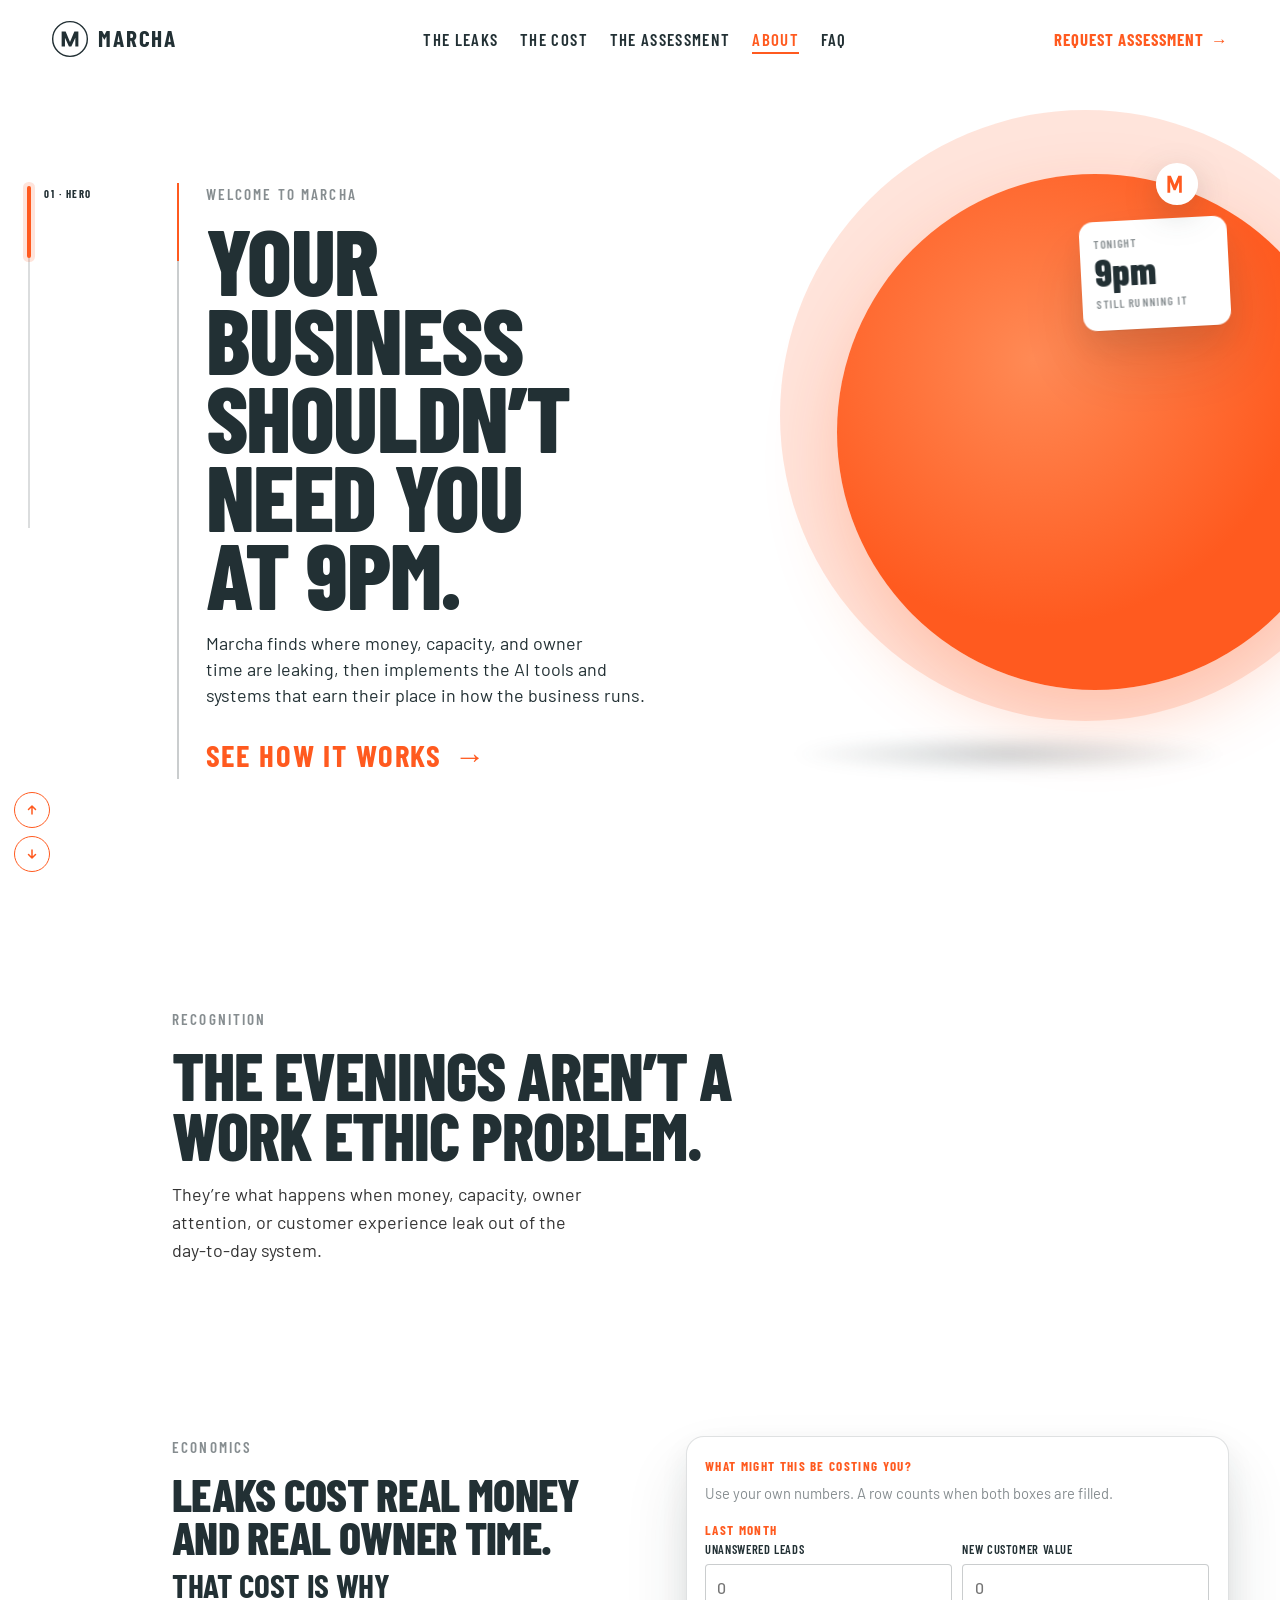
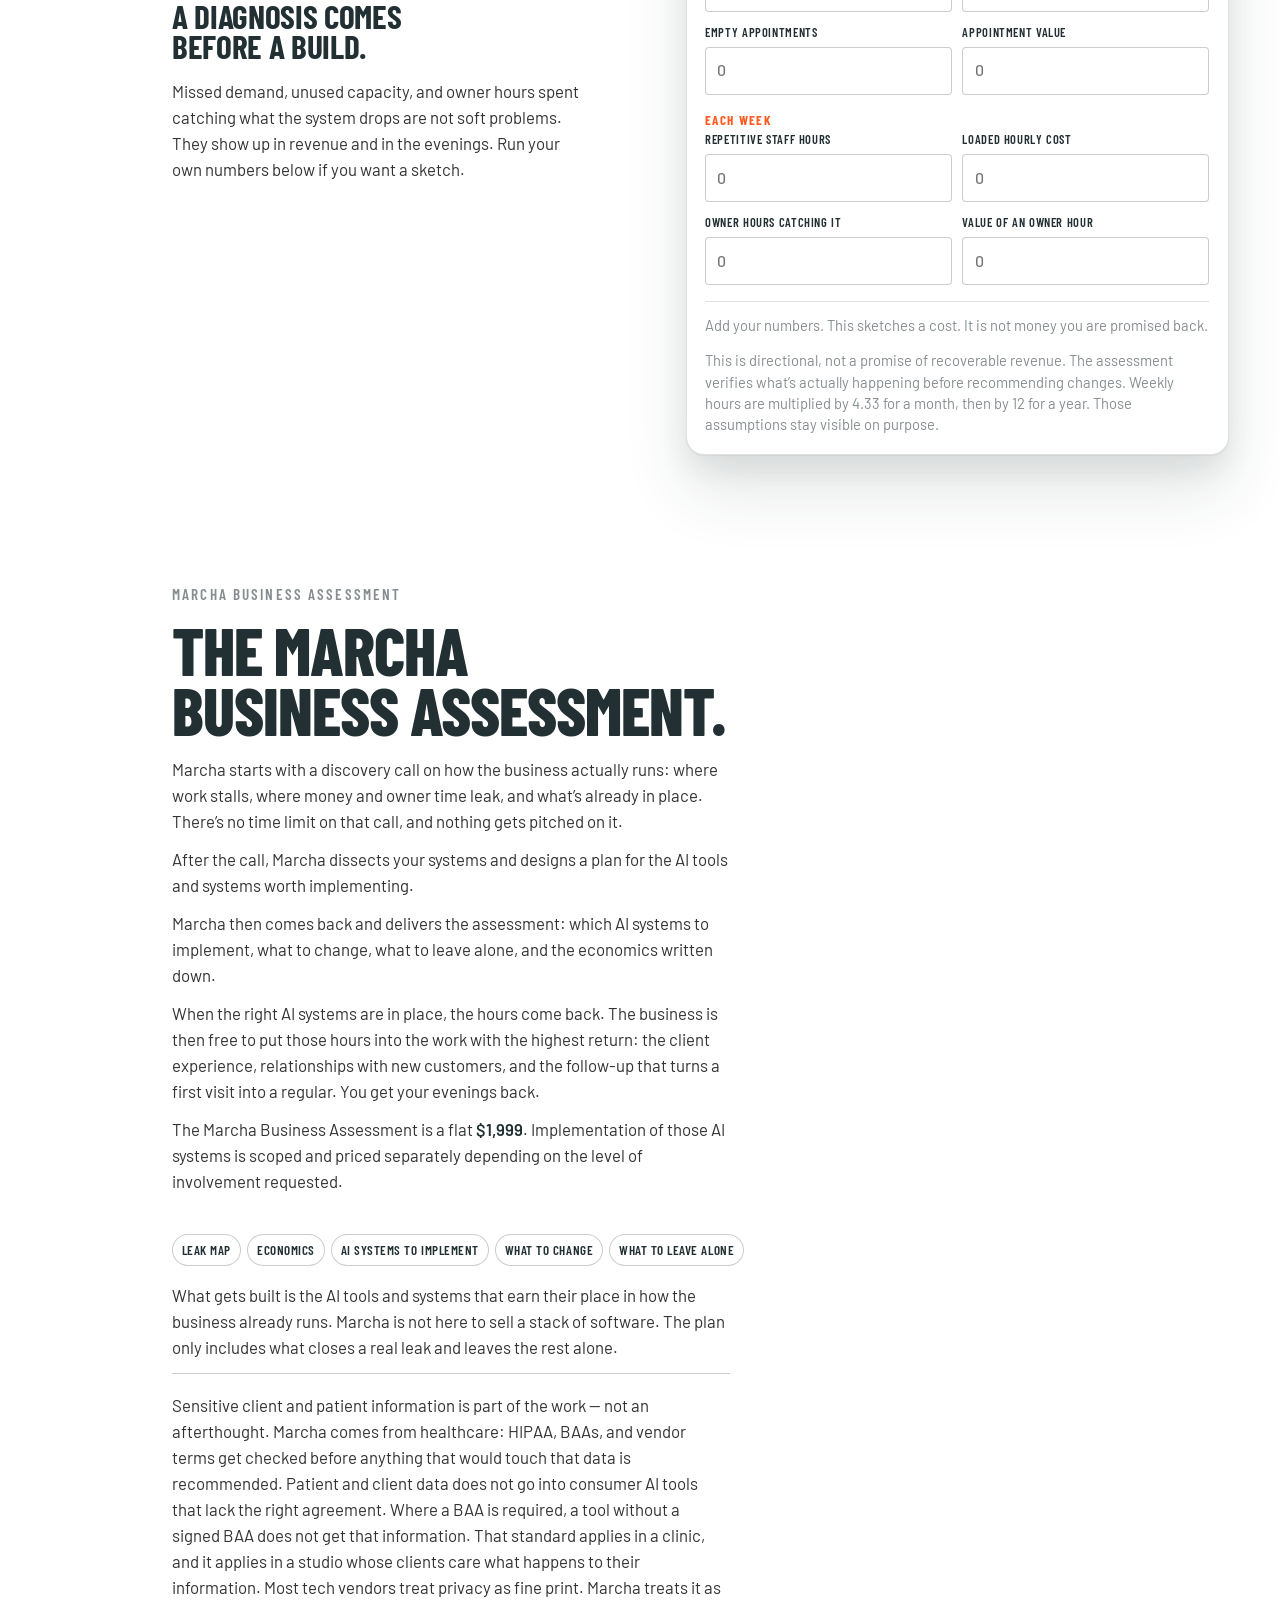
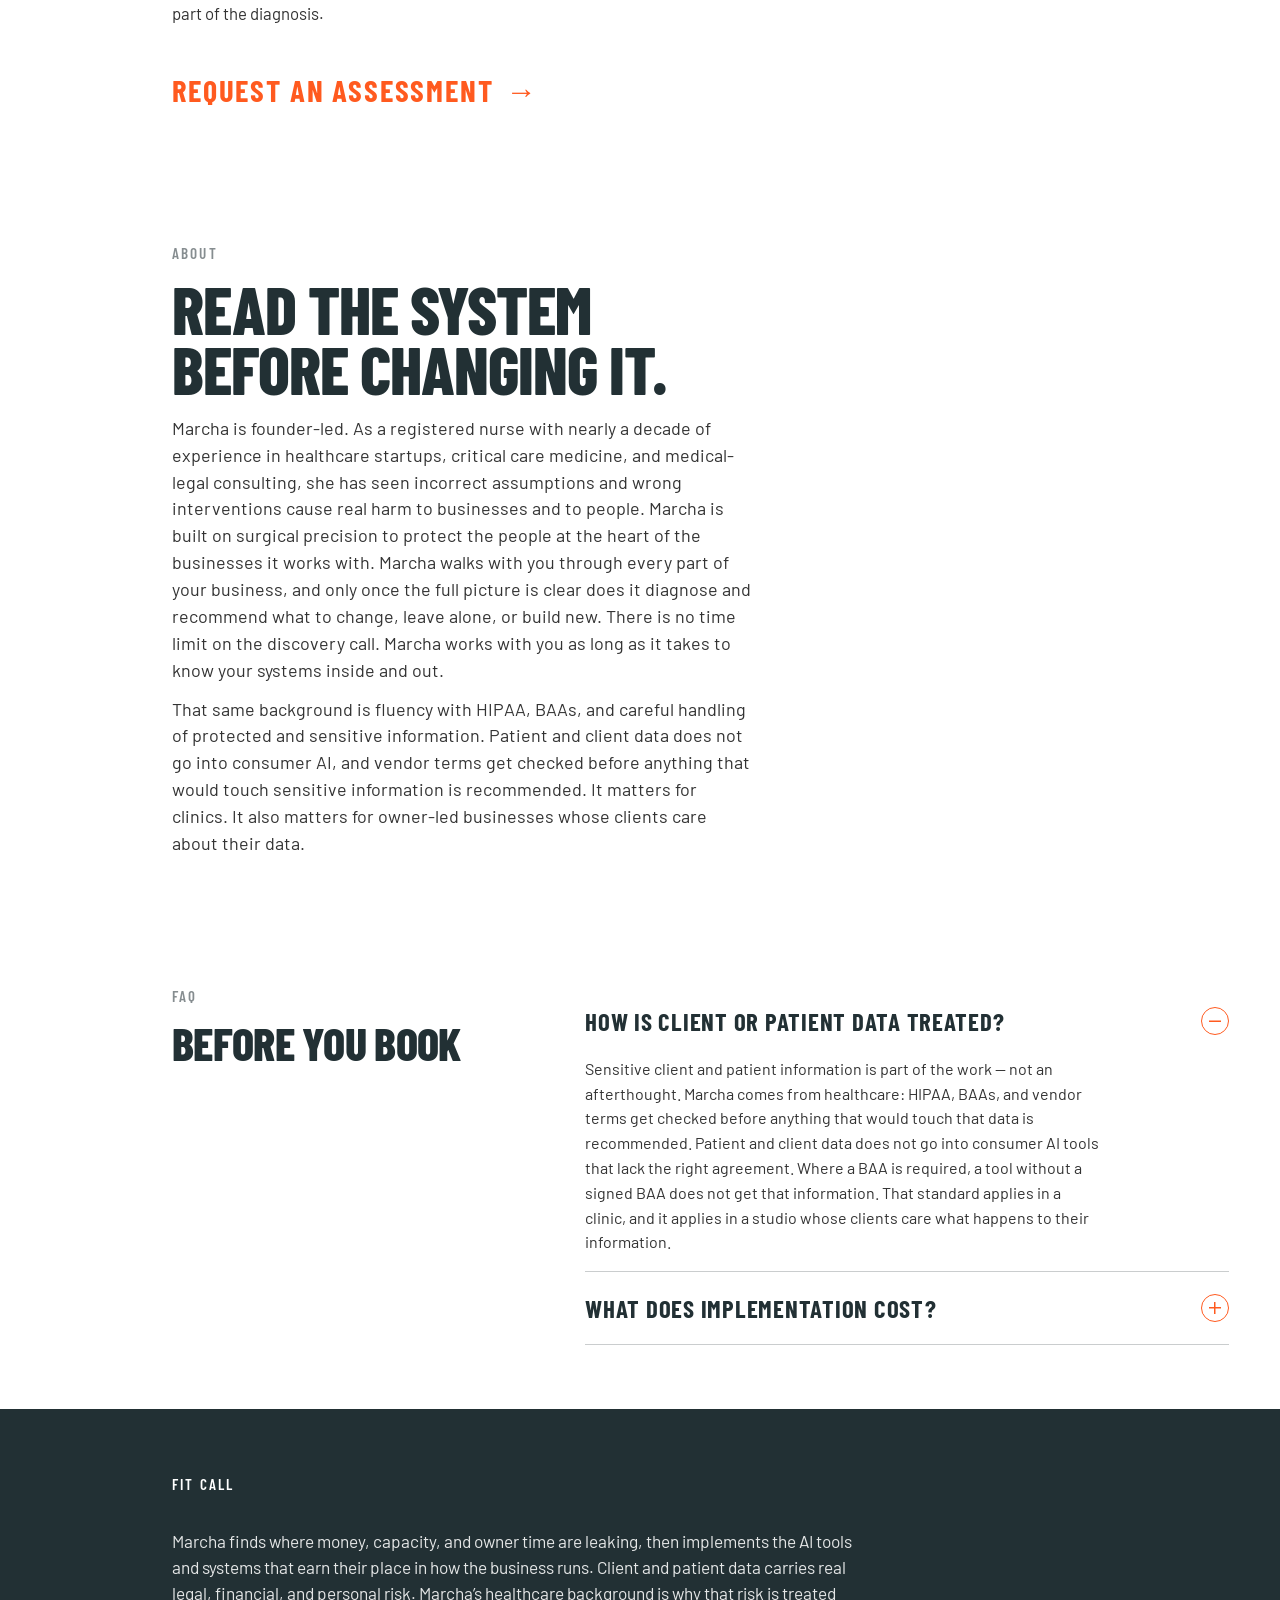
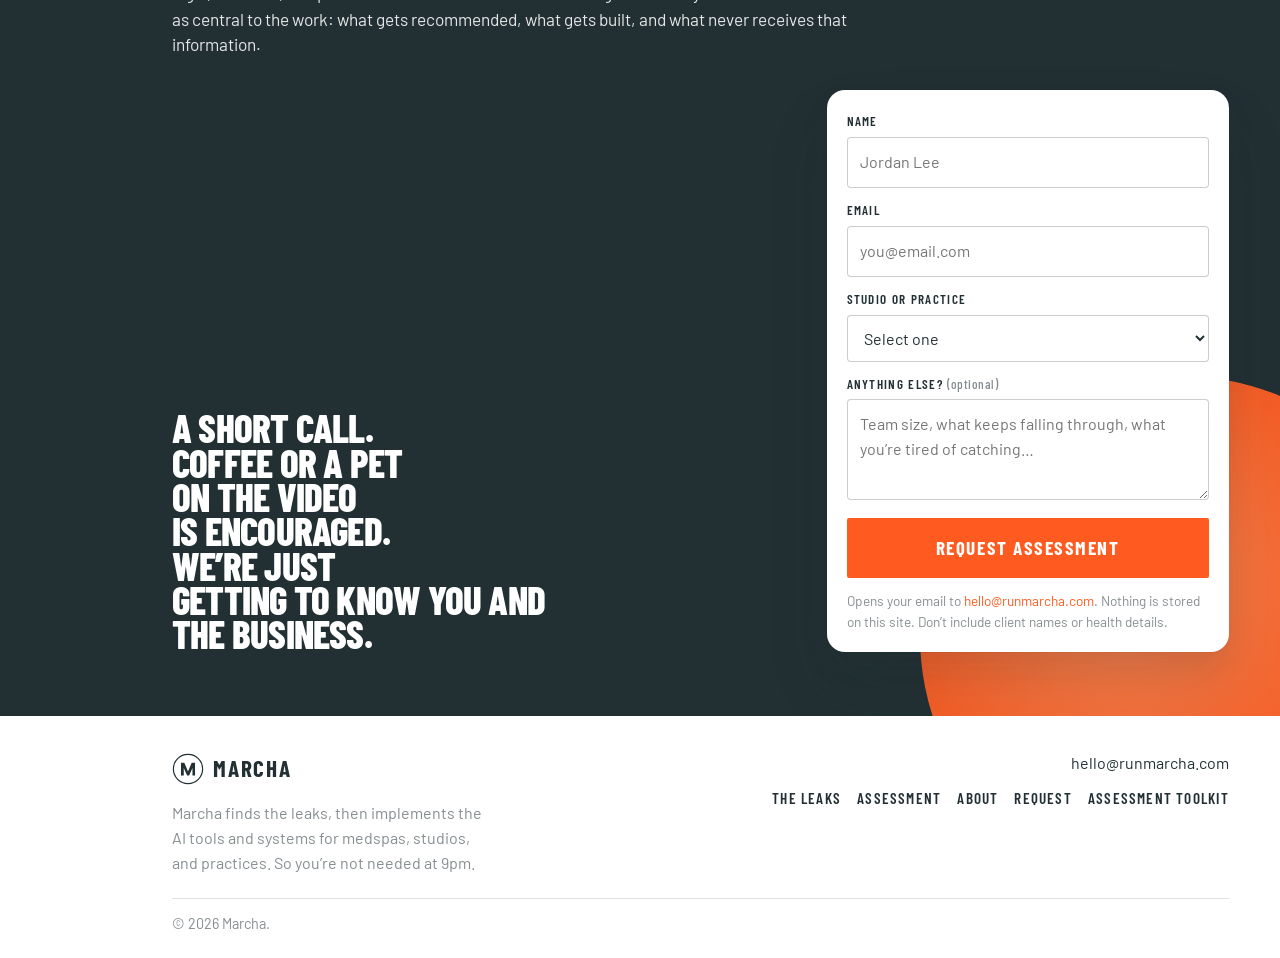
==== commit 0a1e9b8a: "Delete the economics case-study closer. Co-authored-by: quinnkatz <quinnkatz@users.noreply.github.co" ====
--- a/index.html
+++ b/index.html
@@ -163,7 +163,6 @@
           <h2 id="econ-heading" class="display display-sm">Leaks cost real money and real owner time.</h2>
           <p class="turn">That cost is why a diagnosis comes before a build.</p>
           <p class="lede">Missed demand, unused capacity, and owner hours spent catching what the system drops are not soft problems. They show up in revenue and in the evenings. Run your own numbers below if you want a sketch.</p>
-          <p class="econ-closer">Marcha verifies what’s actually happening in your business on the assessment call — not from a generic case study.</p>
         </div>
 
         <form class="math reveal" id="math" data-econ action="#" novalidate aria-describedby="math-note">
--- a/styles.css
+++ b/styles.css
@@ -1932,18 +1932,6 @@
   align-items: start;
 }
 .econ .turn { max-width: 16ch; }
-.econ-closer {
-  margin-top: 1.35rem;
-  padding-top: 0.95rem;
-  border-top: 1px solid var(--line-strong);
-  max-width: 36rem;
-  font-size: 1.12rem;
-  line-height: 1.4;
-  color: var(--ink);
-  font-weight: 500;
-  text-transform: none;
-  text-wrap: pretty;
-}
 .econ-examples {
   margin-top: 1.35rem;
   display: flex;
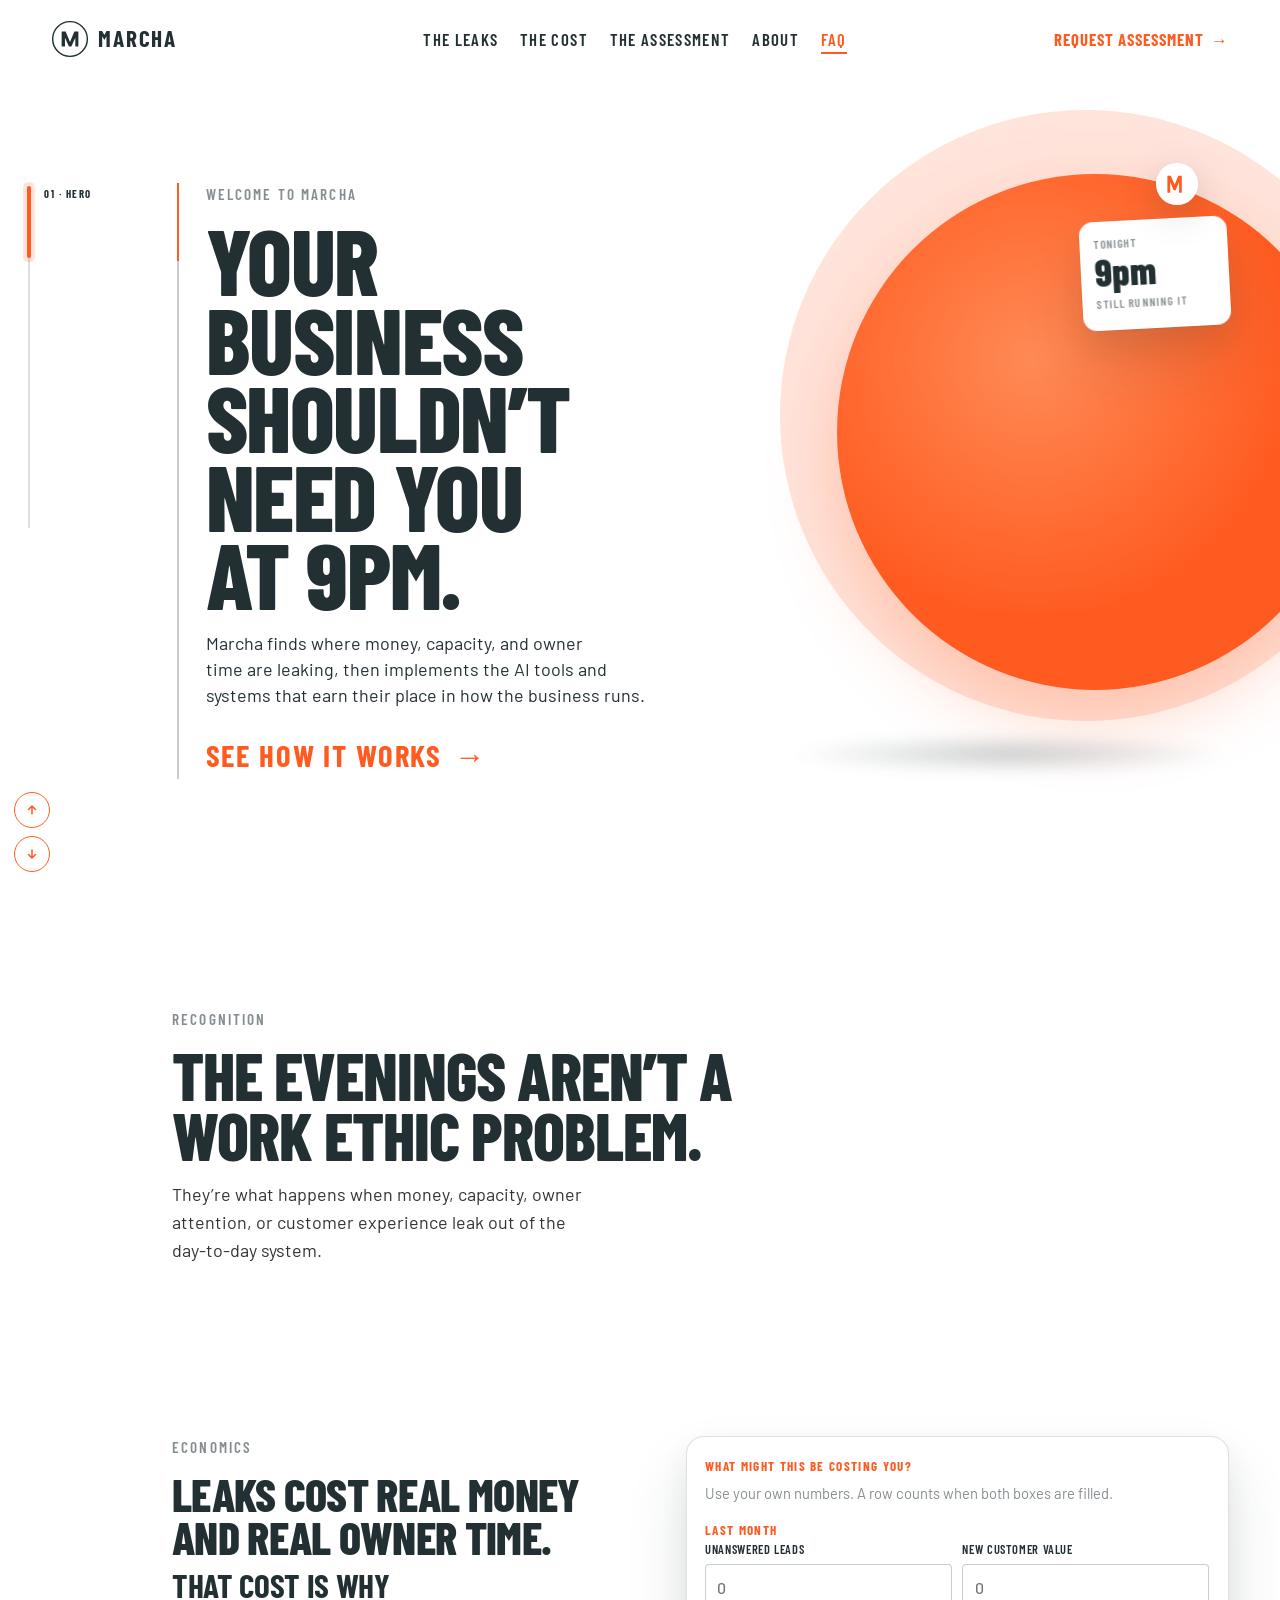
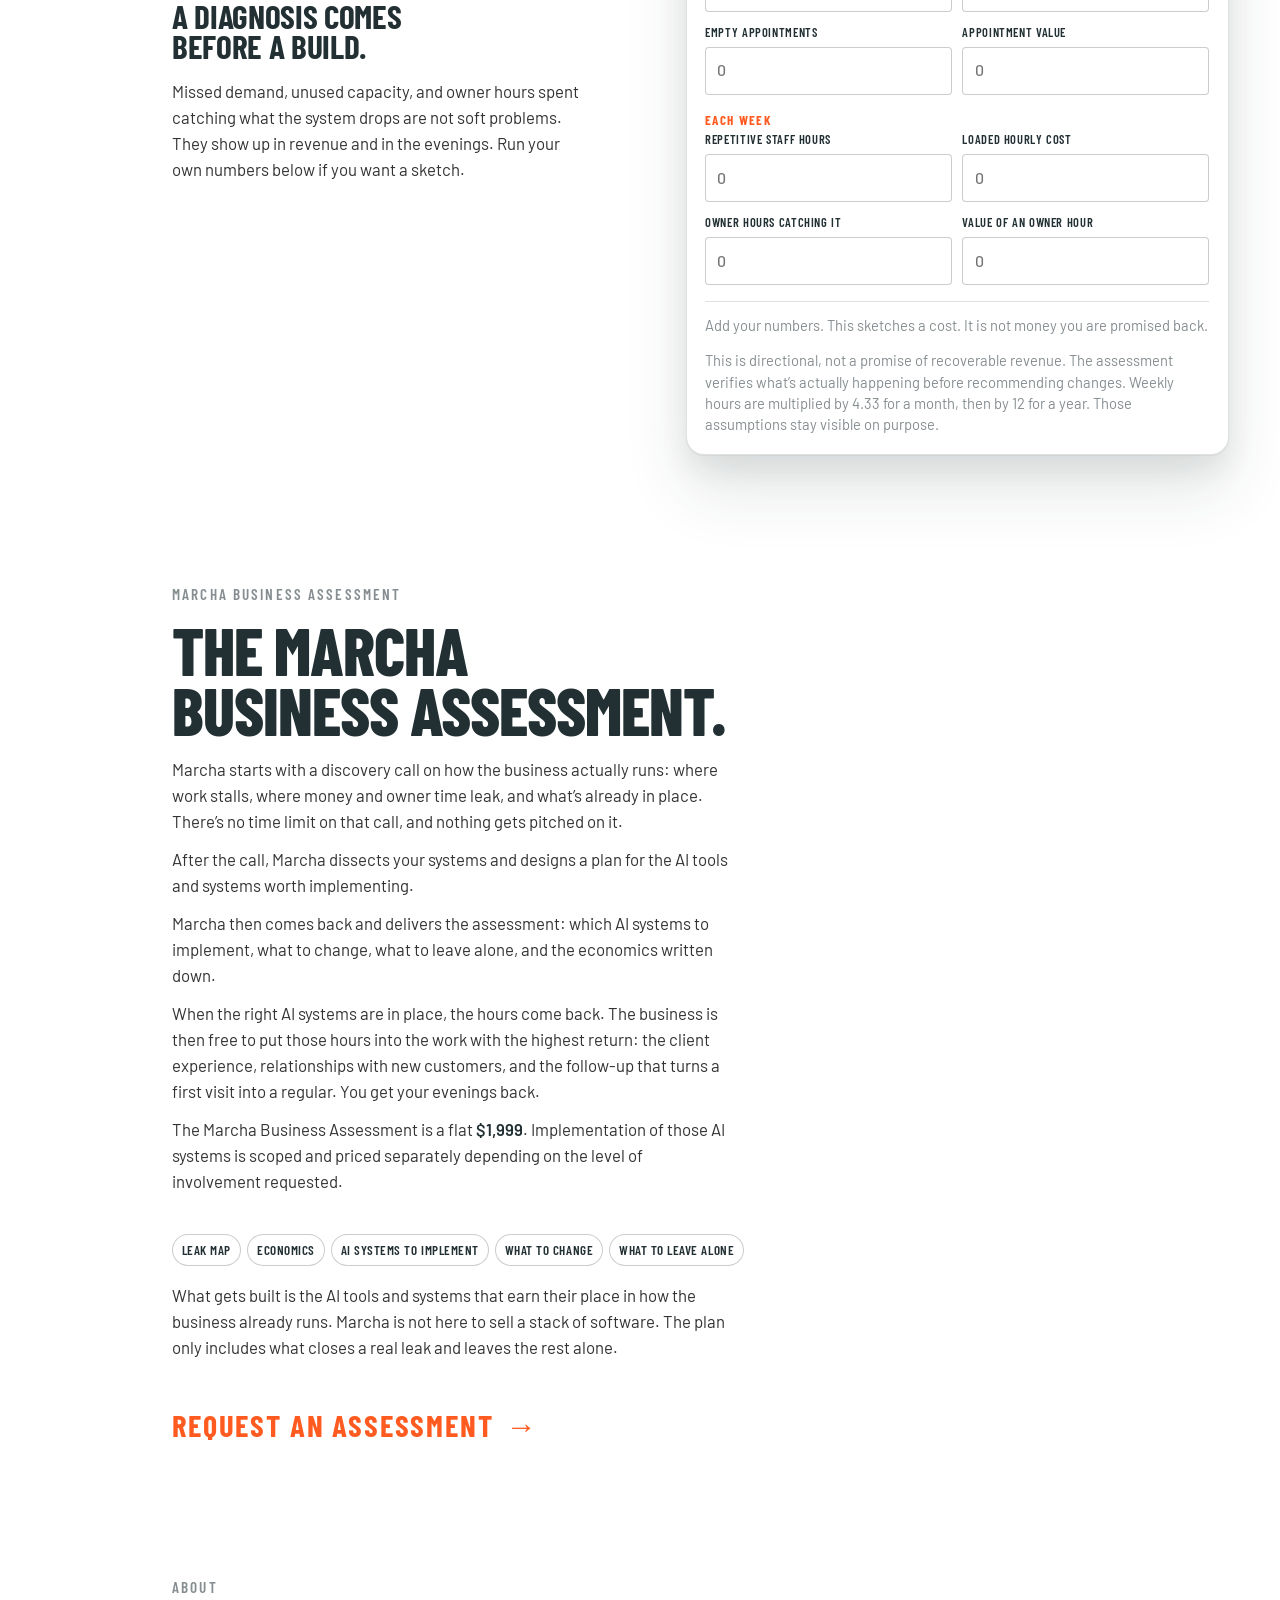
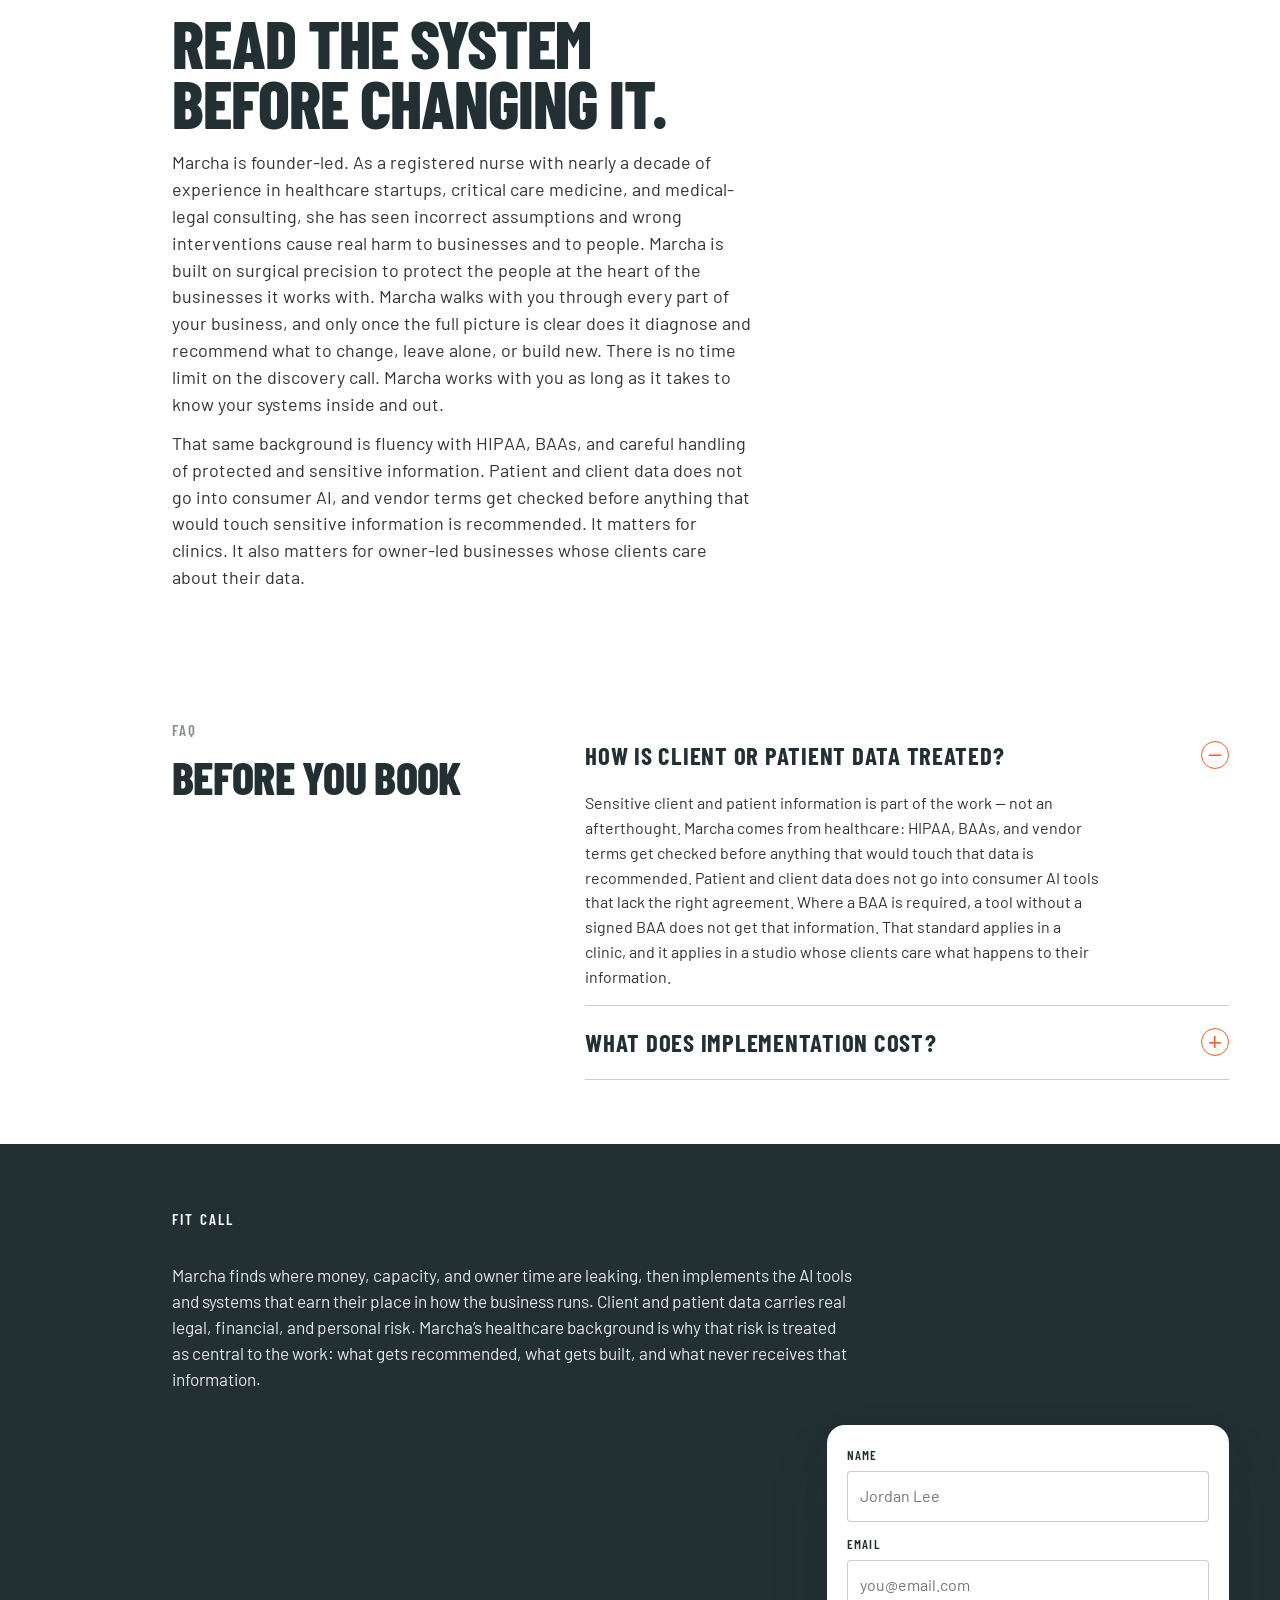
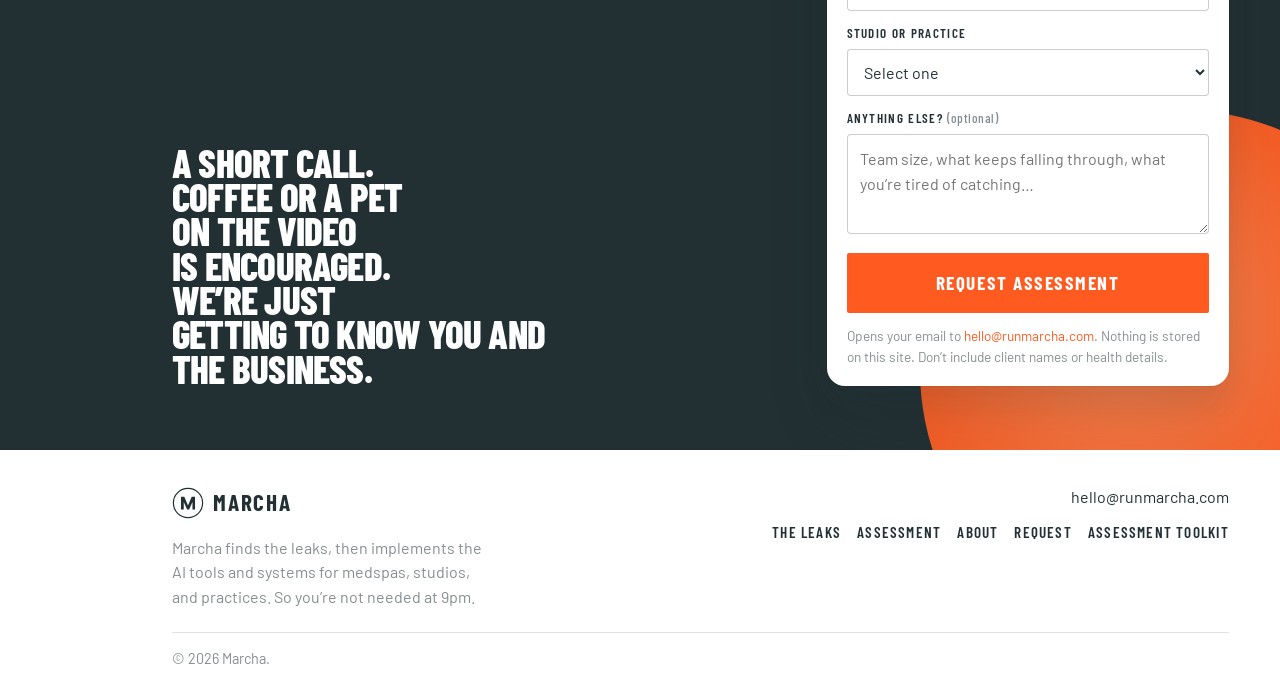
==== commit 7c6b9d6f: "Remove the offer privacy paragraph from the homepage. Co-authored-by: quinnkatz <quinnkatz@users.nor" ====
--- a/index.html
+++ b/index.html
@@ -240,7 +240,6 @@
             <li>What to leave alone</li>
           </ul>
           <p class="lede">What gets built is the AI tools and systems that earn their place in how the business already runs. Marcha is not here to sell a stack of software. The plan only includes what closes a real leak and leaves the rest alone.</p>
-          <p class="lede offer-privacy">Sensitive client and patient information is part of the work — not an afterthought. Marcha comes from healthcare: HIPAA, BAAs, and vendor terms get checked before anything that would touch that data is recommended. Patient and client data does not go into consumer AI tools that lack the right agreement. Where a BAA is required, a tool without a signed BAA does not get that information. That standard applies in a clinic, and it applies in a studio whose clients care what happens to their information. Most tech vendors treat privacy as fine print. Marcha treats it as part of the diagnosis.</p>
           <a class="cta cta-lg" href="#book">Request an assessment <span aria-hidden="true">→</span></a>
         </div>
       </div>
--- a/styles.css
+++ b/styles.css
@@ -1622,11 +1622,6 @@
   box-shadow: 0 24px 50px rgba(255, 90, 31, 0.25);
 }
 .offer .lede { max-width: 62ch; }
-.offer-privacy {
-  margin-top: 1.35rem;
-  padding-top: 1.15rem;
-  border-top: 1px solid var(--line-strong);
-}
 .offer-copy .cta { margin-top: 2.5rem; }
 .price-card {
   z-index: 2;
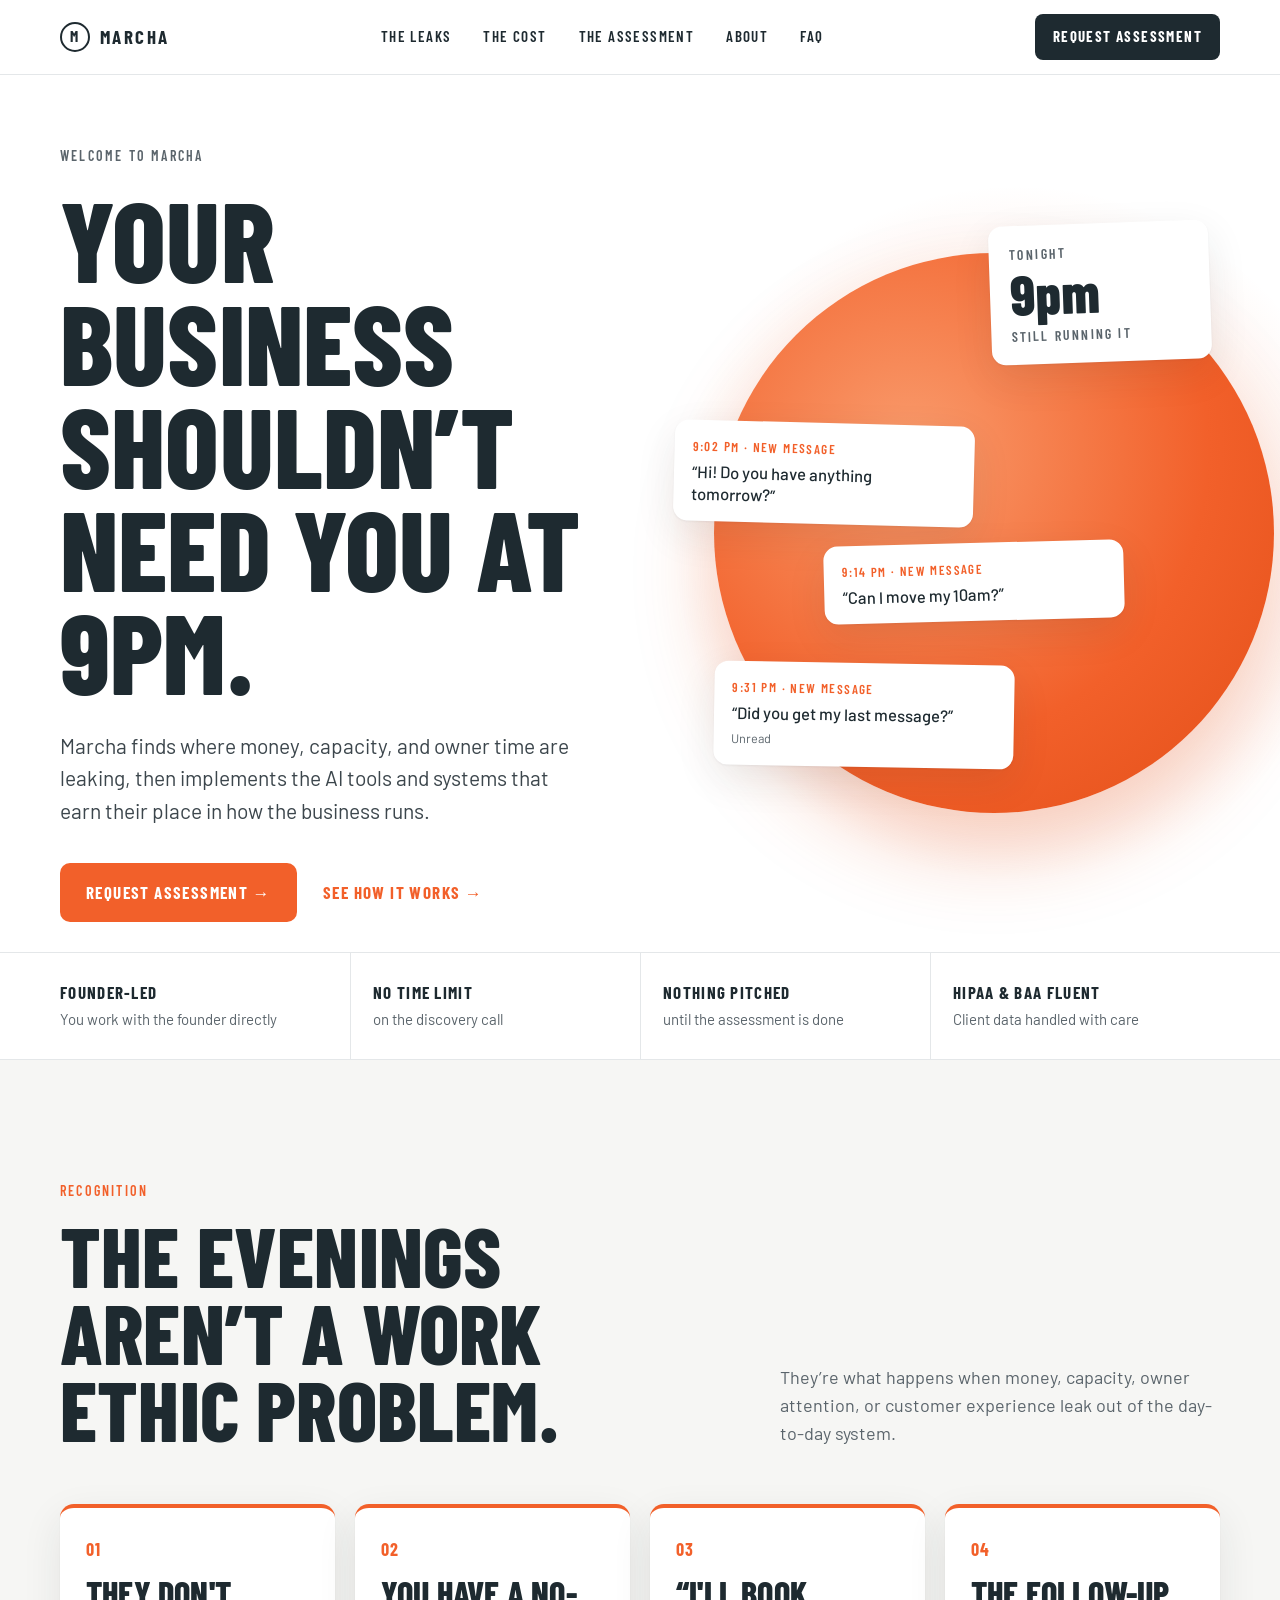
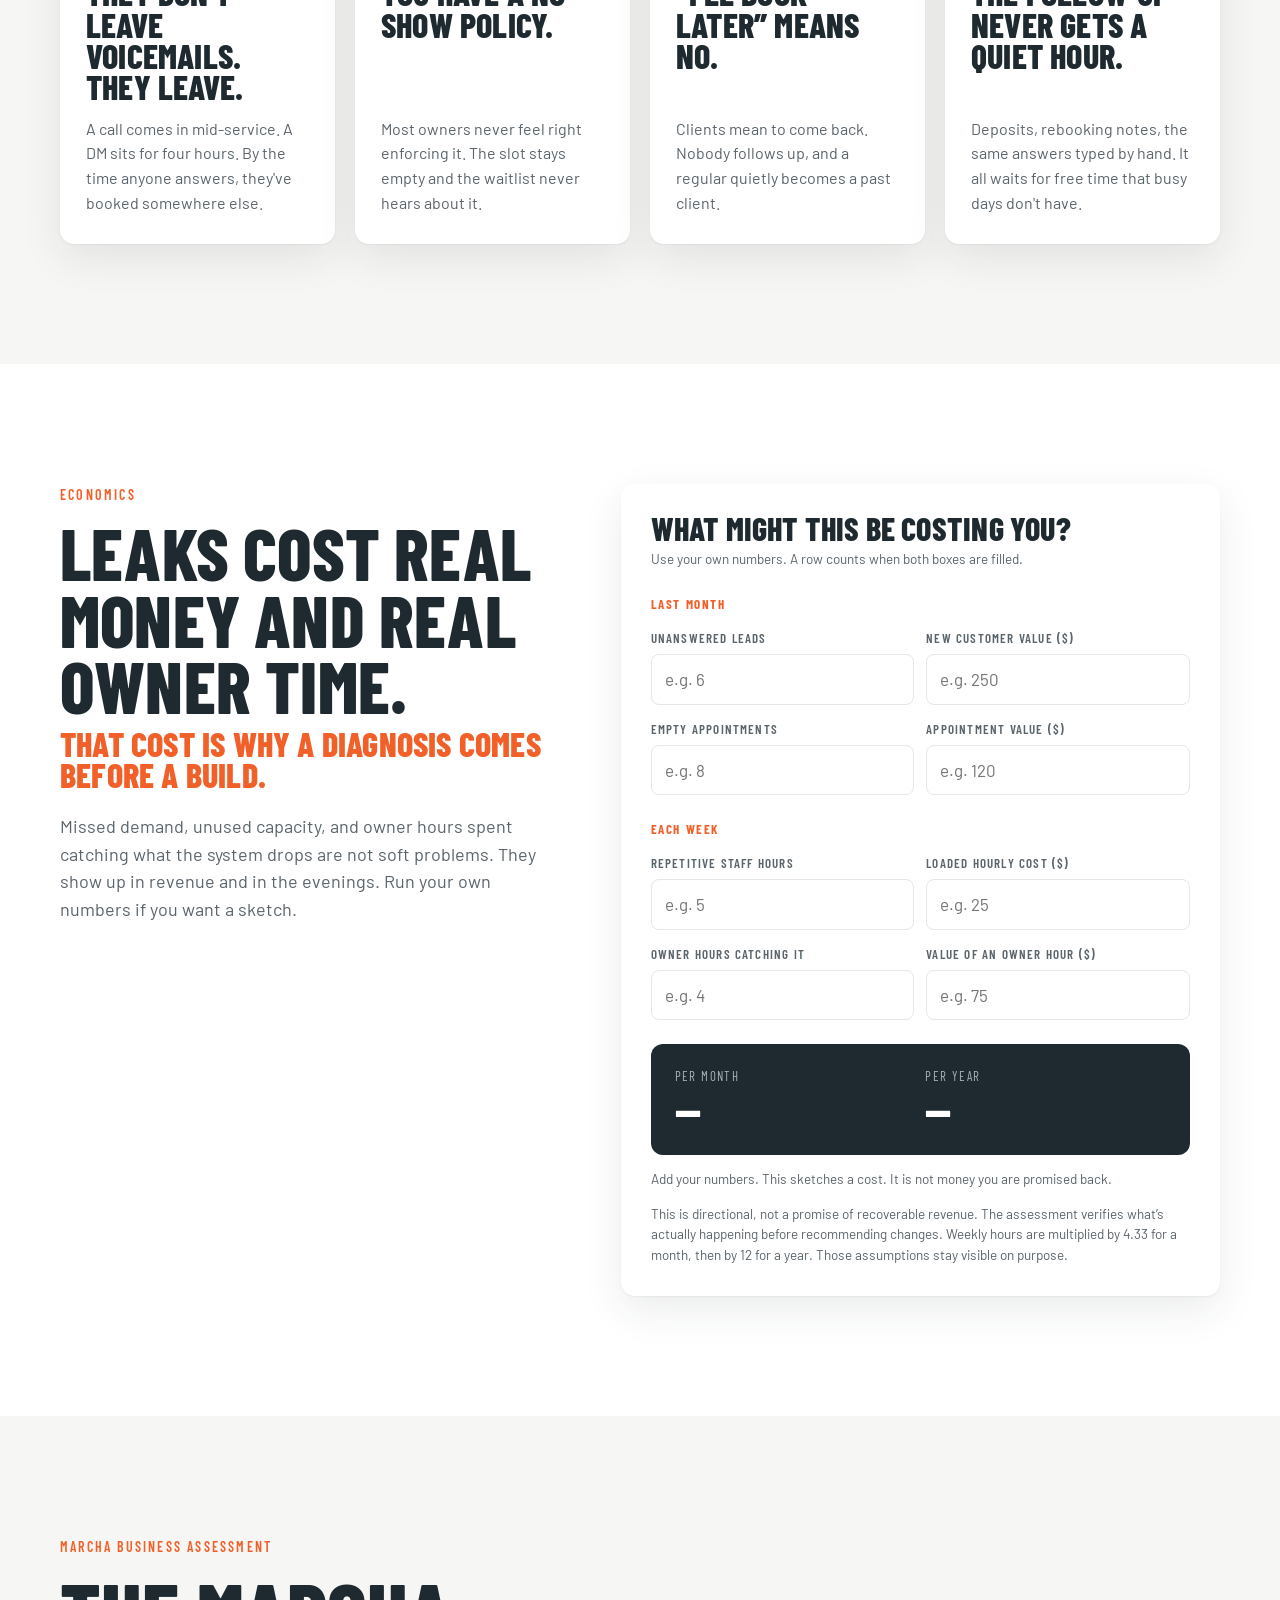
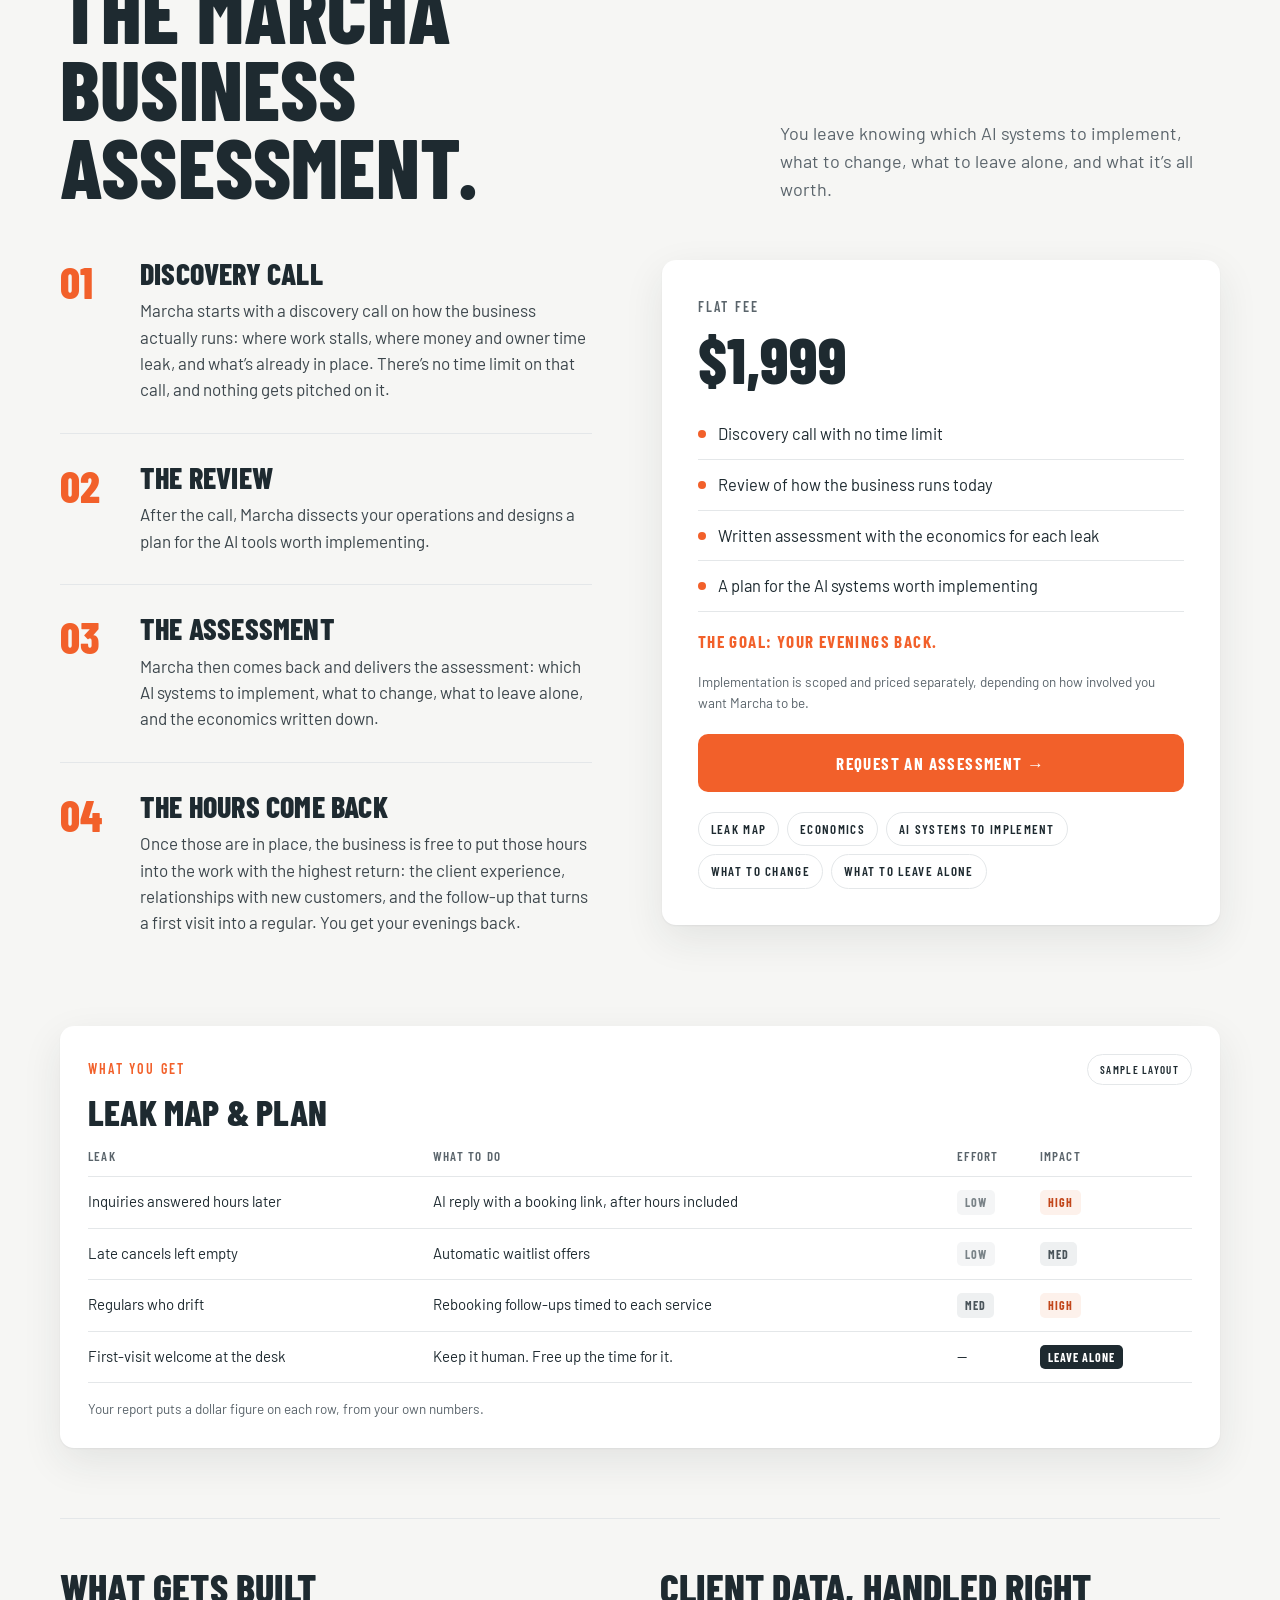
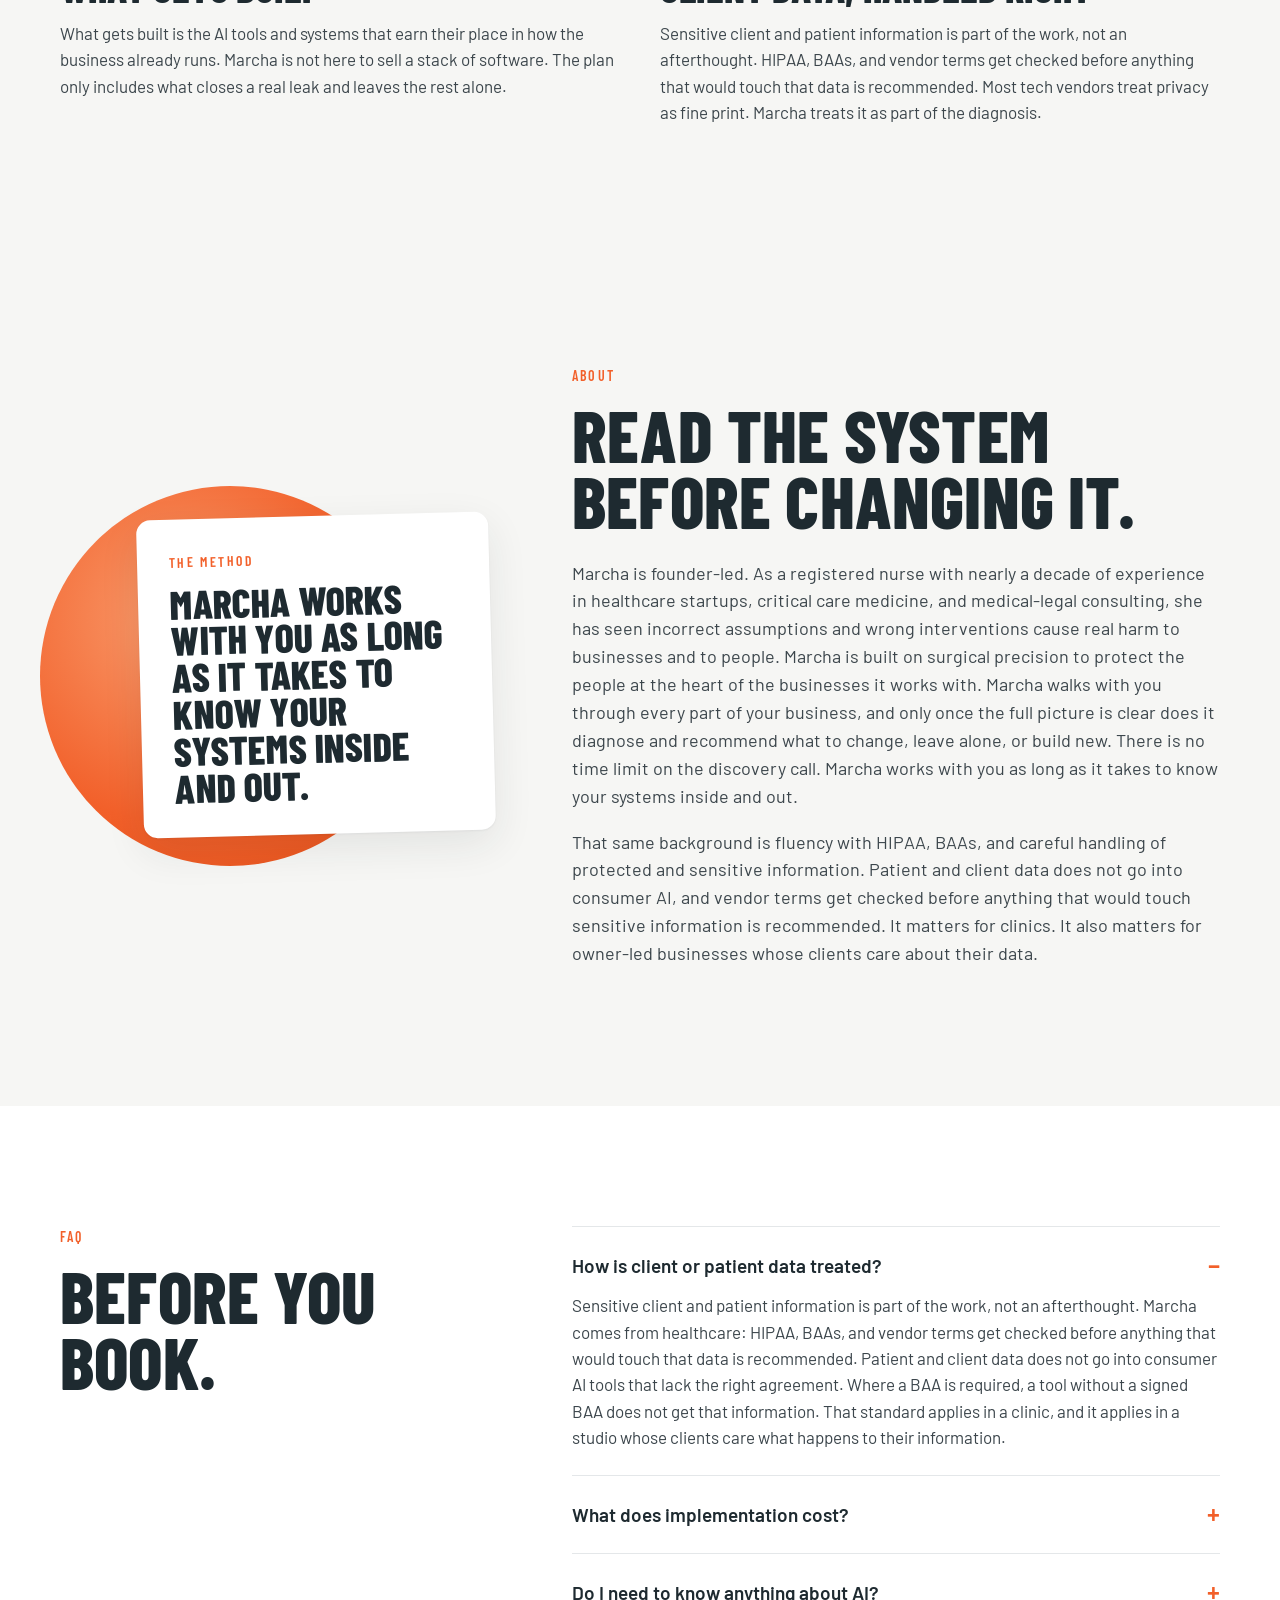
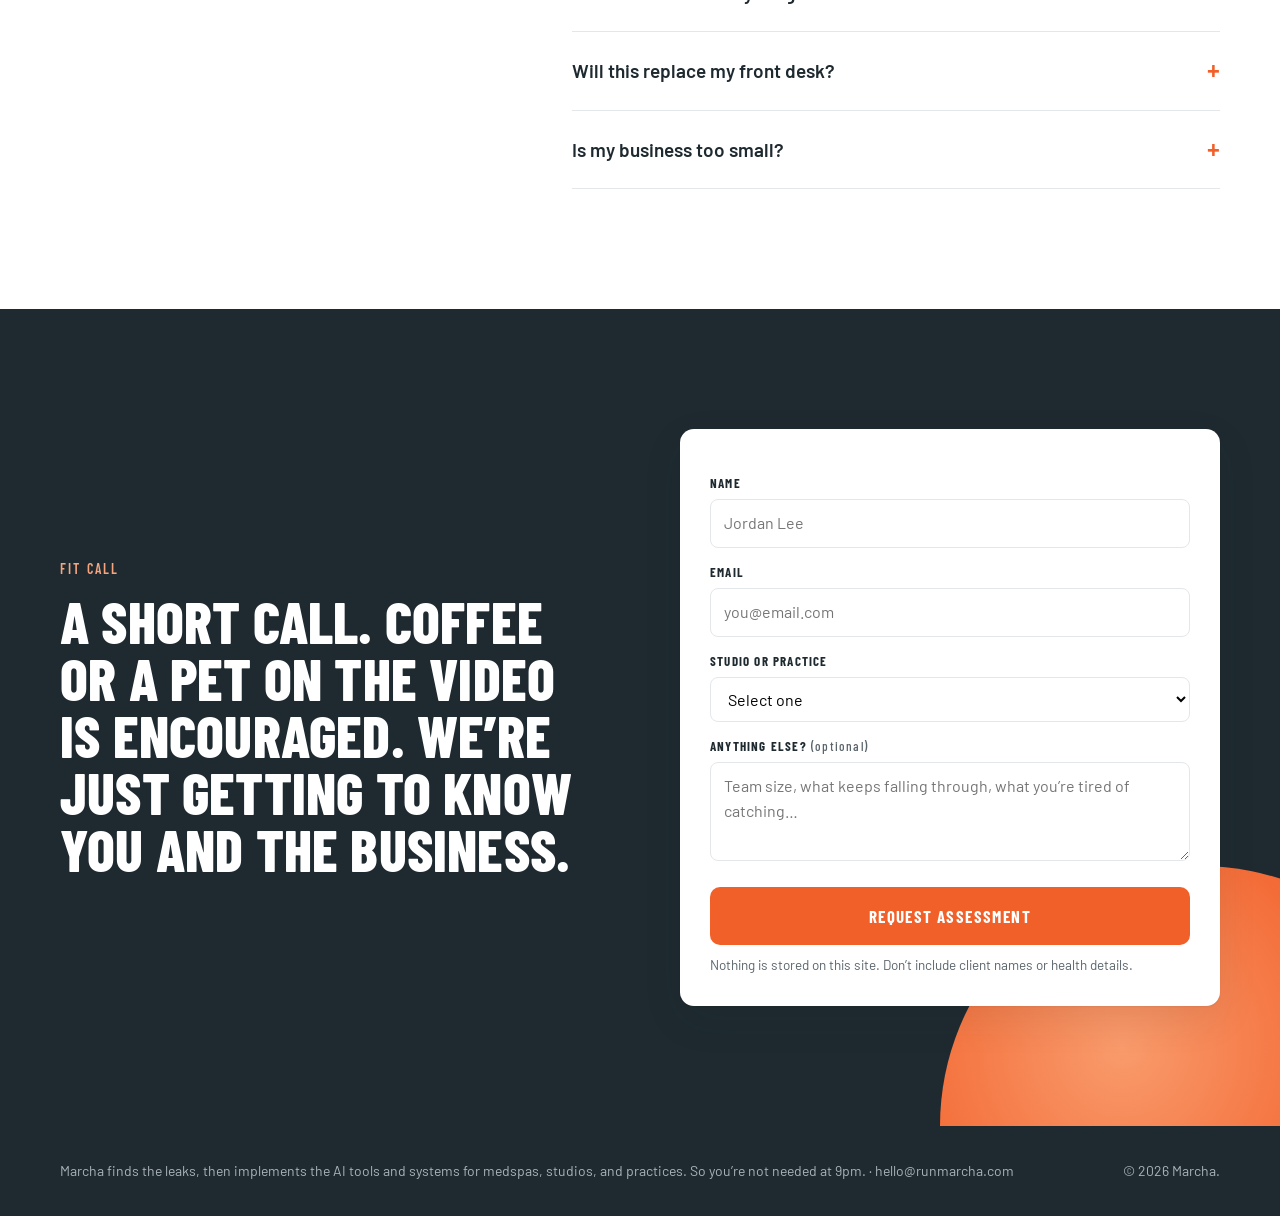
==== commit 076901aa: "Replace the homepage with Claude's single-file redesign. The live index is now the attached redesign" ====
--- a/index.html
+++ b/index.html
@@ -1,386 +1,337 @@
-<!DOCTYPE html>
-<html lang="en">
-<head>
-  <meta charset="utf-8">
-  <meta name="viewport" content="width=device-width, initial-scale=1">
-  <title>Marcha — Your business shouldn’t need you at 9pm</title>
-  <meta name="description" content="Marcha finds where money, capacity, and owner time are leaking, then implements the AI tools and systems that earn their place in how the business runs.">
-  <meta name="author" content="Marcha">
-  <meta name="theme-color" content="#FFFFFF">
-  <meta name="color-scheme" content="light">
-  <link rel="canonical" href="https://runmarcha.com/">
-  <meta property="og:type" content="website">
-  <meta property="og:site_name" content="Marcha">
-  <meta property="og:url" content="https://runmarcha.com/">
-  <meta property="og:title" content="Marcha — Your business shouldn’t need you at 9pm">
-  <meta property="og:description" content="Marcha finds where money, capacity, and owner time are leaking, then implements the AI tools and systems that earn their place in how the business runs.">
-  <meta property="og:image" content="https://runmarcha.com/assets/og.png">
-  <meta property="og:image:width" content="1200">
-  <meta property="og:image:height" content="630">
-  <meta property="og:image:alt" content="Marcha: Your business shouldn’t need you at 9pm.">
-  <meta name="twitter:card" content="summary_large_image">
-  <meta name="twitter:title" content="Marcha — Your business shouldn’t need you at 9pm">
-  <meta name="twitter:description" content="Marcha finds where money, capacity, and owner time are leaking, then implements the AI tools and systems that earn their place in how the business runs.">
-  <meta name="twitter:image" content="https://runmarcha.com/assets/og.png">
-  <meta name="twitter:image:alt" content="Marcha: Your business shouldn’t need you at 9pm.">
-  <link rel="icon" href="assets/favicon.svg" type="image/svg+xml">
-  <link rel="icon" href="assets/favicon-32.png" type="image/png" sizes="32x32">
-  <link rel="apple-touch-icon" href="assets/apple-touch-icon.png">
-  <link rel="preconnect" href="https://fonts.googleapis.com">
-  <link rel="preconnect" href="https://fonts.gstatic.com" crossorigin>
-  <link href="https://fonts.googleapis.com/css2?family=Barlow+Condensed:wght@500;600;700;800&family=Barlow:ital,wght@0,400;0,500;0,600;1,400&display=swap" rel="stylesheet">
-  <link rel="stylesheet" href="styles.css">
-  <script>
-    document.documentElement.classList.add("js");
-    try {
-      if (window.matchMedia("(prefers-reduced-motion: reduce)").matches) {
-        document.documentElement.classList.add("reduce");
-      }
-      var preview = new URLSearchParams(location.search).get("preview");
-      if (preview) document.documentElement.setAttribute("data-preview", preview);
-    } catch (e) {}
-  </script>
-  <style>
-    html.reduce .loader, html:not(.js) .loader { display: none !important; }
-  </style>
-</head>
-<body>
-  <a class="skip" href="#main">Skip to content</a>
-
-  <div class="loader" id="loader" aria-hidden="true">
-    <div class="loader-mark">
-      <svg viewBox="0 0 80 80" width="88" height="88" fill="none" aria-hidden="true">
-        <circle class="loader-ring" cx="40" cy="40" r="36" stroke="#FF5A1F" stroke-width="1.6"/>
-        <path d="M22 56V24h7.4l8.4 20.6L46.2 24H53.6v32h-5.9V35.2L39.6 56h-4.5L27.9 35.2V56H22z" fill="#FFFFFF"/>
-      </svg>
-    </div>
+<!doctype html>
+<html lang="en"><head><meta charset="utf-8">
+<meta name="viewport" content="width=device-width,initial-scale=1">
+<title>Marcha</title>
+<link href="https://fonts.googleapis.com/css2?family=Barlow+Condensed:wght@500;600;700;800&family=Barlow:wght@400;500;600&display=swap" rel="stylesheet">
+<style>
+:root{--or:#F2602A;--or2:#F7A57F;--orbg:#FDF1EB;--ink:#1E2A30;--mut:#5A646B;--line:#E4E7E9;--bg:#F6F6F4;--card:#fff}
+*{box-sizing:border-box;margin:0;padding:0}
+html{scroll-behavior:smooth}
+body{font-family:Barlow,system-ui,sans-serif;color:var(--ink);background:#fff;font-size:18px;line-height:1.55}
+a{color:inherit;text-decoration:none}
+.wrap{max-width:1240px;margin:0 auto;padding:0 40px}
+.h{font-family:"Barlow Condensed",sans-serif;text-transform:uppercase;font-weight:800;line-height:.92;letter-spacing:.2px}
+.eyebrow{font-family:"Barlow Condensed";text-transform:uppercase;font-weight:600;letter-spacing:2.2px;font-size:14px;color:var(--mut)}
+.eyebrow.or{color:var(--or)}
+.card{background:var(--card);border-radius:14px;box-shadow:0 14px 40px rgba(30,42,48,.09),0 1px 2px rgba(30,42,48,.06)}
+.btn{display:inline-flex;align-items:center;gap:10px;font-family:"Barlow Condensed";text-transform:uppercase;font-weight:700;letter-spacing:1.4px;font-size:17px;padding:16px 26px;border-radius:10px}
+.btn.p{background:var(--or);color:#fff}
+.btn.t{color:var(--or);padding-left:0;padding-right:0}
+section{position:relative;overflow:hidden}
+.pad{padding:120px 0}
+.muted{color:var(--mut)}
+/* nav */
+nav{position:sticky;top:0;z-index:20;background:rgba(255,255,255,.94);backdrop-filter:blur(8px);border-bottom:1px solid var(--line)}
+nav .wrap{display:flex;align-items:center;justify-content:space-between;height:74px}
+.logo{display:flex;align-items:center;gap:10px;font-family:"Barlow Condensed";font-weight:700;letter-spacing:2.4px;font-size:19px}
+.logo i{width:30px;height:30px;border:2px solid var(--ink);border-radius:50%;display:grid;place-items:center;font-style:normal;font-size:15px}
+.links{display:flex;gap:32px}
+.links a{font-family:"Barlow Condensed";font-weight:600;letter-spacing:1.4px;font-size:15px;text-transform:uppercase}
+.navcta{font-family:"Barlow Condensed";font-weight:700;letter-spacing:1.4px;font-size:15px;text-transform:uppercase;color:#fff;background:var(--ink);padding:11px 18px;border-radius:8px}
+/* hero */
+.hero{padding:70px 0 0}
+.hero .hg{display:grid;grid-template-columns:1.05fr 1fr;gap:40px;align-items:center;min-height:720px}
+.hero h1{font-size:112px;margin:20px 0 28px}
+.hero p.lede{font-size:21px;max-width:520px;color:#3c464c}
+.hero .ctas{display:flex;gap:26px;align-items:center;margin-top:36px}
+.orb{position:relative;height:640px}
+.orb .halo{position:absolute;inset:-40px -140px -40px 0;border-radius:50%;background:radial-gradient(circle,rgba(242,96,42,.13),rgba(242,96,42,.04) 60%,transparent 70%)}
+.orb .ball{position:absolute;width:560px;height:560px;left:40px;top:40px;border-radius:50%;background:radial-gradient(circle at 35% 35%,#F99B6C,#F2602A 58%,#E24E17);box-shadow:0 40px 80px rgba(226,78,23,.25)}
+.msg{position:absolute;width:300px;padding:16px 18px}
+.msg .t{font-family:"Barlow Condensed";font-weight:600;letter-spacing:1.4px;font-size:13px;color:var(--or);text-transform:uppercase}
+.msg .b{font-weight:500;font-size:16.5px;margin-top:4px;line-height:1.35}
+.msg .s{font-size:12.5px;color:var(--mut);margin-top:6px}
+.tonight{position:absolute;right:10px;top:10px;width:220px;padding:18px 20px;transform:rotate(-2deg)}
+.tonight .n{font-family:"Barlow Condensed";font-weight:800;font-size:56px;line-height:1}
+.trust{border-top:1px solid var(--line);border-bottom:1px solid var(--line);margin-top:30px}
+.trust .wrap{display:grid;grid-template-columns:repeat(4,1fr)}
+.trust .wrap>div{padding:26px 0 26px 22px;border-left:1px solid var(--line)}
+.trust .wrap>div:first-child{border-left:0;padding-left:0}
+.trust b{display:block;font-family:"Barlow Condensed";text-transform:uppercase;letter-spacing:1.3px;font-size:17px}
+.trust span{font-size:15px;color:var(--mut)}
+/* problem */
+.problem{background:var(--bg)}
+.sechead{display:grid;grid-template-columns:1.2fr .8fr;gap:60px;align-items:end;margin-bottom:56px}
+.sechead h2{font-size:84px;margin-top:14px}
+.leaks{display:grid;grid-template-columns:repeat(4,1fr);gap:20px}
+.leak{padding:28px 26px;min-height:300px;display:flex;flex-direction:column;border-top:4px solid var(--or)}
+.leak .num{font-family:"Barlow Condensed";font-weight:700;color:var(--or);letter-spacing:1.4px}
+.leak h3{font-size:34px;margin:14px 0 14px}
+.leak p{font-size:16px;color:var(--mut);margin-top:auto}
+.kicker{margin-top:56px;display:flex;justify-content:space-between;align-items:center;gap:40px;border-top:1px solid #d9dcdf;padding-top:36px}
+.kicker .h{font-size:46px}
+/* how */
+.steps{display:grid;grid-template-columns:1fr 1.05fr;gap:70px;align-items:start}
+.step{display:grid;grid-template-columns:70px 1fr;gap:10px;padding:30px 0;border-top:1px solid var(--line)}
+.step:first-child{border-top:0;padding-top:0}
+.step .n{font-family:"Barlow Condensed";font-weight:800;font-size:44px;color:var(--or);line-height:1}
+.step h3{font-size:30px;margin-bottom:10px}
+.step p{font-size:17px;color:#3c464c}
+.report{padding:28px;position:sticky;top:110px}
+@media (max-width:900px){.report table{font-size:13.5px}}
+.report table{width:100%;border-collapse:collapse;font-size:15px;margin-top:18px}
+.report th{text-align:left;font-family:"Barlow Condensed";text-transform:uppercase;letter-spacing:1.2px;font-size:13px;color:var(--mut);font-weight:600;padding:0 8px 10px 0;border-bottom:1px solid var(--line)}
+.report td{padding:13px 8px 13px 0;border-bottom:1px solid var(--line);vertical-align:top}
+.pill{display:inline-block;font-family:"Barlow Condensed";font-weight:700;letter-spacing:1px;font-size:12px;text-transform:uppercase;padding:3px 8px;border-radius:5px}
+.hi{background:var(--orbg);color:#C2461A}.md{background:#EEF0F1;color:#4B555B}.lo{background:#F4F5F6;color:#7A8388}.keep{background:var(--ink);color:#fff}
+.chips{display:flex;flex-wrap:wrap;gap:8px;margin-top:20px}
+.chip{font-family:"Barlow Condensed";font-weight:600;letter-spacing:1.3px;text-transform:uppercase;font-size:13px;border:1.5px solid var(--line);border-radius:20px;padding:6px 12px}
+/* hours */
+.hours{background:var(--ink);color:#fff}
+.hours .wrap{display:grid;grid-template-columns:1fr 1fr;gap:80px;align-items:center}
+.hours h2{font-size:84px}
+.hours p{font-size:20px;color:#D5DADD}
+.hours .eve{margin-top:26px;font-family:"Barlow Condensed";font-weight:700;letter-spacing:1.5px;text-transform:uppercase;color:var(--or2);font-size:20px}
+/* offer */
+.offer .wrap{display:grid;grid-template-columns:1.1fr .9fr;gap:70px;align-items:center}
+.offer h2{font-size:84px;margin:14px 0 24px}
+.price{padding:36px}
+.price .amt{font-family:"Barlow Condensed";font-weight:800;font-size:64px;line-height:1;margin:10px 0 6px}
+.price li{list-style:none;padding:12px 0;border-bottom:1px solid var(--line);font-size:16.5px;display:flex;gap:12px}
+.price li:before{content:"";flex:0 0 8px;height:8px;border-radius:50%;background:var(--or);margin-top:9px}
+/* about */
+.about{background:var(--bg)}
+.about .wrap{display:grid;grid-template-columns:.8fr 1.2fr;gap:80px;align-items:center}
+.photo{aspect-ratio:4/5;border-radius:16px;background:linear-gradient(160deg,#EDE7E2,#DCD3CC);display:grid;place-items:center;color:#8C8078;font-family:"Barlow Condensed";letter-spacing:2px;text-transform:uppercase;position:relative}
+.photo:after{content:"";position:absolute;width:140px;height:140px;border-radius:50%;background:var(--or);right:-40px;bottom:-40px;z-index:-1}
+.about h2{font-size:72px;margin:14px 0 26px}
+.about p{font-size:18px;color:#3c464c;margin-bottom:18px}
+.pull{position:relative;min-height:420px;display:flex;align-items:center}
+.ball2{position:absolute;width:380px;height:380px;border-radius:50%;left:-20px;top:20px;background:radial-gradient(circle at 35% 35%,#F99B6C,#F2602A 58%,#E24E17)}
+.q{position:relative;padding:32px;margin-left:80px;max-width:400px;transform:rotate(-1.5deg)}
+/* faq */
+.faq .wrap{display:grid;grid-template-columns:.8fr 1.2fr;gap:80px}
+.faq h2{font-size:72px;margin-top:14px}
+details{border-top:1px solid var(--line);padding:24px 0}
+details:last-child{border-bottom:1px solid var(--line)}
+summary{list-style:none;cursor:pointer;display:flex;justify-content:space-between;font-weight:600;font-size:19px}
+summary:after{content:"+";color:var(--or);font-size:26px;line-height:1}
+details[open] summary:after{content:"–"}
+details p{margin-top:12px;color:#3c464c;font-size:17px}
+/* final */
+.final{background:var(--or);color:#fff;text-align:center}
+.final h2{font-size:100px}
+.final p{font-size:20px;margin:22px auto 34px;max-width:560px;color:#FFE7DC}
+.final .btn{background:#fff;color:var(--ink)}
+footer{background:var(--ink);color:#AAB3B8;font-size:14px}
+footer .wrap{display:flex;justify-content:space-between;padding:34px 40px}
+@media (max-width:900px){
+ .wrap{padding:0 20px}
+ .links{display:none}
+ .hero .hg,.steps,.hours .wrap,.offer .wrap,.about .wrap,.faq .wrap,.sechead{grid-template-columns:1fr}
+ .hero h1{font-size:64px}
+ .orb{height:430px}
+ .orb .ball{width:360px;height:360px;left:0;top:40px}
+ .orb{height:560px;margin-top:10px}
+ .msg{width:250px}
+ .m1{left:0!important;top:190px!important}
+ .m2{left:auto!important;right:0;top:300px!important}
+ .m3{left:10px!important;top:420px!important}
+ .tonight{right:0;top:0}
+ .leak{min-height:0}
+ .leak p{margin-top:0}
+ .hero .ctas{flex-direction:column;align-items:flex-start;gap:14px}
+ .navcta{font-size:13px;padding:9px 12px}
+ body{overflow-x:hidden}
+ .trust .wrap{grid-template-columns:1fr 1fr}
+ .trust .wrap>div{border-left:0;padding-left:0}
+ .leaks{grid-template-columns:1fr}
+ .sechead h2,.hours h2,.offer h2{font-size:56px}
+ .about h2,.faq h2{font-size:52px}
+ .pull{min-height:320px}
+ .ball2{width:260px;height:260px}
+ .q{margin-left:30px}
+ .final h2{font-size:60px}
+ .pad{padding:80px 0}
+ .kicker{flex-direction:column;align-items:flex-start}
+ .report{position:static}
+}
+
+/* calculator */
+.cost .wrap{display:grid;grid-template-columns:.9fr 1.1fr;gap:70px;align-items:start}
+.cost h2{font-size:72px;margin:14px 0 10px}
+.cost h3.sub{font-size:34px;color:var(--or);margin-bottom:22px}
+.calc{padding:30px}
+.calc .row{display:grid;grid-template-columns:1fr 1fr;gap:12px;margin-top:14px;align-items:end}
+.calc label{display:block;font-family:"Barlow Condensed";text-transform:uppercase;letter-spacing:1.2px;font-size:13px;color:var(--mut);font-weight:600;margin-bottom:6px}
+.calc input{width:100%;font:inherit;font-size:17px;padding:11px 13px;border:1.5px solid var(--line);border-radius:8px;background:#fff;color:var(--ink)}
+.calc input:focus{outline:none;border-color:var(--or)}
+.calc .grp{font-family:"Barlow Condensed";font-weight:700;letter-spacing:1.6px;text-transform:uppercase;font-size:13px;color:var(--or);margin-top:24px}
+.calc .grp:first-of-type{margin-top:6px}
+.tot{margin-top:24px;background:var(--ink);color:#fff;border-radius:12px;padding:22px 24px;display:grid;grid-template-columns:1fr 1fr;gap:10px}
+.tot .lab{font-family:"Barlow Condensed";text-transform:uppercase;letter-spacing:1.4px;font-size:13px;color:#AAB3B8}
+.tot .v{font-family:"Barlow Condensed";font-weight:800;font-size:44px;line-height:1.05}
+.fine{font-size:13.5px;color:var(--mut);margin-top:14px}
+/* fit call */
+.fit{background:var(--ink);color:#fff}
+.fit .wrap{display:grid;grid-template-columns:1fr 1fr;gap:80px;align-items:center}
+.fit h2{font-size:58px;line-height:.98}
+.form{padding:30px;color:var(--ink);position:relative;z-index:2}
+.form label{display:block;font-family:"Barlow Condensed";text-transform:uppercase;letter-spacing:1.2px;font-size:13px;font-weight:700;margin:14px 0 6px}
+.form input,.form select,.form textarea{width:100%;font:inherit;font-size:16px;padding:11px 13px;border:1.5px solid var(--line);border-radius:8px;background:#fff}
+.fit .ball3{position:absolute;width:520px;height:520px;border-radius:50%;right:-180px;bottom:-260px;background:radial-gradient(circle at 35% 35%,#F99B6C,#F2602A 58%,#E24E17)}
+.built{display:grid;grid-template-columns:1fr 1fr;gap:40px;margin-top:70px;padding-top:50px;border-top:1px solid var(--line)}
+.built h3{font-size:40px;margin-bottom:14px}
+.built p{font-size:17px;color:#3c464c}
+@media (max-width:900px){.cost .wrap,.fit .wrap,.built{grid-template-columns:1fr}.cost h2{font-size:52px}.fit h2{font-size:44px}.tot .v{font-size:34px}}
+</style></head><body>
+
+<nav><div class="wrap">
+ <a class="logo" href="#"><i>M</i>MARCHA</a>
+ <div class="links"><a href="#leaks">The leaks</a><a href="#cost">The cost</a><a href="#assessment">The assessment</a><a href="#about">About</a><a href="#faq">FAQ</a></div>
+ <a class="navcta" href="#book">Request assessment</a>
+</div></nav>
+
+<!-- HERO -->
+<section class="hero" id="top">
+ <div class="wrap hg">
+  <div>
+   <div class="eyebrow">Welcome to Marcha</div>
+   <h1 class="h">Your business shouldn’t need you at 9pm.</h1>
+   <p class="lede">Marcha finds where money, capacity, and owner time are leaking, then implements the AI tools and systems that earn their place in how the business runs.</p>
+   <div class="ctas"><a class="btn p" href="#book">Request assessment →</a><a class="btn t" href="#leaks">See how it works →</a></div>
   </div>
-
-  <div class="grain" aria-hidden="true"></div>
-
-  <header class="header" id="header">
-    <div class="header-bar">
-      <a class="logo" href="#hero" aria-label="Marcha home">
-        <span class="logo-mark" aria-hidden="true">
-          <svg viewBox="0 0 40 40" width="38" height="38" fill="none">
-            <circle cx="20" cy="20" r="18.25" stroke="currentColor" stroke-width="1.5"/>
-            <path d="M11.2 28V12.2h4.2l4.6 11L24.6 12.2H28.8V28h-3.2v-9.2L21.4 28h-2.5l-4.2-9.2V28h-3.5z" fill="currentColor"/>
-          </svg>
-        </span>
-        <span class="logo-word" data-brand>Marcha</span>
-      </a>
-
-      <div class="nav-panel" id="nav-panel">
-        <ul class="nav-links">
-          <li><a href="#problem" data-nav="problem">The leaks</a></li>
-          <li><a href="#economics" data-nav="economics">The cost</a></li>
-          <li><a href="#offer" data-nav="offer">The assessment</a></li>
-          <li><a href="#why" data-nav="why">About</a></li>
-          <li><a href="#faq" data-nav="faq">FAQ</a></li>
-        </ul>
-        <a class="cta nav-cta" href="#book">Request assessment <span aria-hidden="true">→</span></a>
-      </div>
-
-      <button class="nav-toggle" type="button" aria-expanded="false" aria-controls="nav-panel" aria-label="Open menu">
-        <span></span><span></span>
-      </button>
-    </div>
-  </header>
-
-  <div class="rail" data-rail aria-hidden="true">
-    <span class="rail-seg" data-rail-seg></span>
+  <div class="orb">
+   <div class="halo"></div><div class="ball"></div>
+   <div class="card tonight"><div class="eyebrow">Tonight</div><div class="n">9pm</div><div class="eyebrow" style="margin-top:4px">Still running it</div></div>
+   <div class="card msg m1" style="left:0;top:210px;transform:rotate(1.5deg)"><div class="t">9:02 PM · New message</div><div class="b">“Hi! Do you have anything tomorrow?”</div></div>
+   <div class="card msg m2" style="left:150px;top:330px;transform:rotate(-1.5deg)"><div class="t">9:14 PM · New message</div><div class="b">“Can I move my 10am?”</div></div>
+   <div class="card msg m3" style="left:40px;top:450px;transform:rotate(1deg)"><div class="t">9:31 PM · New message</div><div class="b">“Did you get my last message?”</div><div class="s">Unread</div></div>
   </div>
-  <p class="rail-name" data-rail-name aria-hidden="true">01 · Hero</p>
-
-  <div class="scroll-nav">
-    <button type="button" data-scroll="prev" aria-label="Previous section">
-      <svg width="14" height="14" viewBox="0 0 14 14" fill="none" aria-hidden="true"><path d="M7 11V3M7 3L3.5 6.5M7 3L10.5 6.5" stroke="currentColor" stroke-width="1.5" stroke-linecap="round" stroke-linejoin="round"/></svg>
-    </button>
-    <button type="button" data-scroll="next" aria-label="Next section">
-      <svg width="14" height="14" viewBox="0 0 14 14" fill="none" aria-hidden="true"><path d="M7 3V11M7 11L3.5 7.5M7 11L10.5 7.5" stroke="currentColor" stroke-width="1.5" stroke-linecap="round" stroke-linejoin="round"/></svg>
-    </button>
+ </div>
+ <div class="trust"><div class="wrap">
+  <div><b>Founder-led</b><span>You work with the founder directly</span></div>
+  <div><b>No time limit</b><span>on the discovery call</span></div>
+  <div><b>Nothing pitched</b><span>until the assessment is done</span></div>
+  <div><b>HIPAA &amp; BAA fluent</b><span>Client data handled with care</span></div>
+ </div></div>
+</section>
+
+<!-- RECOGNITION -->
+<section class="problem pad" id="leaks"><div class="wrap">
+ <div class="sechead">
+  <div><div class="eyebrow or">Recognition</div><h2 class="h">The evenings aren’t a work ethic problem.</h2></div>
+  <p class="muted">They’re what happens when money, capacity, owner attention, or customer experience leak out of the day-to-day system.</p>
+ </div>
+ <div class="leaks">
+  <div class="card leak"><span class="num">01</span><h3 class="h">They don't leave voicemails. They leave.</h3><p>A call comes in mid-service. A DM sits for four hours. By the time anyone answers, they've booked somewhere else.</p></div>
+  <div class="card leak"><span class="num">02</span><h3 class="h">You have a no-show policy.</h3><p>Most owners never feel right enforcing it. The slot stays empty and the waitlist never hears about it.</p></div>
+  <div class="card leak"><span class="num">03</span><h3 class="h">“I'll book later” means no.</h3><p>Clients mean to come back. Nobody follows up, and a regular quietly becomes a past client.</p></div>
+  <div class="card leak"><span class="num">04</span><h3 class="h">The follow-up never gets a quiet hour.</h3><p>Deposits, rebooking notes, the same answers typed by hand. It all waits for free time that busy days don't have.</p></div>
+ </div>
+</div></section>
+
+<!-- COST -->
+<section class="cost pad" id="cost"><div class="wrap">
+ <div>
+  <div class="eyebrow or">Economics</div>
+  <h2 class="h">Leaks cost real money and real owner time.</h2>
+  <h3 class="h sub">That cost is why a diagnosis comes before a build.</h3>
+  <p class="muted">Missed demand, unused capacity, and owner hours spent catching what the system drops are not soft problems. They show up in revenue and in the evenings. Run your own numbers if you want a sketch.</p>
+ </div>
+ <div class="card calc">
+  <div class="h" style="font-size:32px">What might this be costing you?</div>
+  <p class="fine" style="margin-top:6px">Use your own numbers. A row counts when both boxes are filled.</p>
+  <div class="grp">Last month</div>
+  <div class="row"><div><label for="a1">Unanswered leads</label><input id="a1" inputmode="decimal" placeholder="e.g. 6"></div><div><label for="a2">New customer value ($)</label><input id="a2" inputmode="decimal" placeholder="e.g. 250"></div></div>
+  <div class="row"><div><label for="b1">Empty appointments</label><input id="b1" inputmode="decimal" placeholder="e.g. 8"></div><div><label for="b2">Appointment value ($)</label><input id="b2" inputmode="decimal" placeholder="e.g. 120"></div></div>
+  <div class="grp">Each week</div>
+  <div class="row"><div><label for="c1">Repetitive staff hours</label><input id="c1" inputmode="decimal" placeholder="e.g. 5"></div><div><label for="c2">Loaded hourly cost ($)</label><input id="c2" inputmode="decimal" placeholder="e.g. 25"></div></div>
+  <div class="row"><div><label for="d1">Owner hours catching it</label><input id="d1" inputmode="decimal" placeholder="e.g. 4"></div><div><label for="d2">Value of an owner hour ($)</label><input id="d2" inputmode="decimal" placeholder="e.g. 75"></div></div>
+  <div class="tot"><div><div class="lab">Per month</div><div class="v" id="pm">—</div></div><div><div class="lab">Per year</div><div class="v" id="py">—</div></div></div>
+  <p class="fine" id="note">Add your numbers. This sketches a cost. It is not money you are promised back.</p>
+  <p class="fine">This is directional, not a promise of recoverable revenue. The assessment verifies what’s actually happening before recommending changes. Weekly hours are multiplied by 4.33 for a month, then by 12 for a year. Those assumptions stay visible on purpose.</p>
+ </div>
+</div></section>
+
+<!-- ASSESSMENT -->
+<section class="pad" id="assessment" style="background:var(--bg)"><div class="wrap">
+ <div class="sechead">
+  <div><div class="eyebrow or">Marcha Business Assessment</div><h2 class="h">The Marcha Business Assessment.</h2></div>
+  <p class="muted">You leave knowing which AI systems to implement, what to change, what to leave alone, and what it’s all worth.</p>
+ </div>
+ <div class="steps">
+  <div>
+   <div class="step"><div class="n">01</div><div><h3 class="h">Discovery call</h3><p>Marcha starts with a discovery call on how the business actually runs: where work stalls, where money and owner time leak, and what’s already in place. There’s no time limit on that call, and nothing gets pitched on it.</p></div></div>
+   <div class="step"><div class="n">02</div><div><h3 class="h">The review</h3><p>After the call, Marcha dissects your operations and designs a plan for the AI tools worth implementing.</p></div></div>
+   <div class="step"><div class="n">03</div><div><h3 class="h">The assessment</h3><p>Marcha then comes back and delivers the assessment: which AI systems to implement, what to change, what to leave alone, and the economics written down.</p></div></div>
+   <div class="step"><div class="n">04</div><div><h3 class="h">The hours come back</h3><p>Once those are in place, the business is free to put those hours into the work with the highest return: the client experience, relationships with new customers, and the follow-up that turns a first visit into a regular. You get your evenings back.</p></div></div>
   </div>
-
-  <button class="scene-launcher" type="button" aria-expanded="false" aria-controls="scene-menu" aria-label="Open section list">
-    <span></span><span></span><span></span>
-  </button>
-  <nav class="scene-menu" id="scene-menu" aria-label="Sections" hidden>
-    <a href="#problem">The leaks</a>
-    <a href="#economics">The cost</a>
-    <a href="#offer">The assessment</a>
-    <a href="#why">About</a>
-    <a href="#faq">FAQ</a>
-    <a href="#book">Request</a>
-  </nav>
-
-  <main id="main">
-
-    <section class="hero" id="hero" data-scene="hero" data-scene-label="01 · Hero" aria-labelledby="hero-heading">
-      <div class="hero-grid">
-        <div class="hero-copy">
-          <div class="hero-track" aria-hidden="true"><span></span></div>
-          <div class="hero-copy-in">
-            <p class="eyebrow reveal">Welcome to <span data-brand>Marcha</span></p>
-            <h1 id="hero-heading" class="display reveal">Your business<br>shouldn’t need you<br>at 9pm.</h1>
-            <p class="hero-sub reveal">Marcha finds where money, capacity, and owner time are leaking, then implements the AI tools and systems that earn their place in how the business runs.</p>
-            <a class="cta cta-lg reveal" href="#problem">See how it works <span aria-hidden="true">→</span></a>
-          </div>
-        </div>
-
-        <div class="hero-visual" data-parallax>
-          <div class="orb-halo" data-py="halo" aria-hidden="true"></div>
-          <div class="orb" data-py="orb" aria-hidden="true"></div>
-          <div class="ground" aria-hidden="true"></div>
-
-          <aside class="hours-badge" data-py="badge">
-            <p>Tonight</p>
-            <strong>9pm</strong>
-            <span>still running it</span>
-          </aside>
-
-          <div class="mark-badge" data-py="mark" aria-hidden="true">
-            <svg viewBox="0 0 48 48" width="46" height="46" fill="none">
-              <circle cx="24" cy="24" r="22" fill="#fff"/>
-              <path d="M14 33V15.5h3.6l3.9 9.4 3.9-9.4H29v17.5h-2.8v-11l-3.6 8.6h-2.1l-3.6-8.6v11H14z" fill="#FF5A1F"/>
-            </svg>
-          </div>
-        </div>
-      </div>
-    </section>
-
-    <section class="problem problem-short" id="problem" data-scene="problem" data-scene-label="02 · Leaks" aria-labelledby="problem-heading">
-      <div class="wrap">
-        <p class="eyebrow reveal">Recognition</p>
-        <h2 id="problem-heading" class="display display-md reveal">The evenings aren’t a work ethic problem.</h2>
-        <p class="lede reveal">They’re what happens when money, capacity, owner attention, or customer experience leak out of the day-to-day system.</p>
-      </div>
-    </section>
-
-    <section class="econ" id="economics" data-scene="economics" data-scene-label="03 · Cost" aria-labelledby="econ-heading">
-      <div class="wrap econ-grid">
-        <div class="econ-copy reveal">
-          <p class="eyebrow">Economics</p>
-          <h2 id="econ-heading" class="display display-sm">Leaks cost real money and real owner time.</h2>
-          <p class="turn">That cost is why a diagnosis comes before a build.</p>
-          <p class="lede">Missed demand, unused capacity, and owner hours spent catching what the system drops are not soft problems. They show up in revenue and in the evenings. Run your own numbers below if you want a sketch.</p>
-        </div>
-
-        <form class="math reveal" id="math" data-econ action="#" novalidate aria-describedby="math-note">
-          <p class="math-kicker">What might this be costing you?</p>
-          <p class="math-intro">Use your own numbers. A row counts when both boxes are filled.</p>
-
-          <fieldset class="math-group">
-            <legend>Last month</legend>
-            <div class="math-pair">
-              <label>Unanswered leads
-                <input type="number" name="inquiries" inputmode="numeric" min="0" max="100000" step="1" placeholder="0">
-              </label>
-              <label>New customer value
-                <input type="number" name="customer" inputmode="decimal" min="0" max="1000000" step="1" placeholder="0">
-              </label>
-            </div>
-            <div class="math-pair">
-              <label>Empty appointments
-                <input type="number" name="slots" inputmode="numeric" min="0" max="100000" step="1" placeholder="0">
-              </label>
-              <label>Appointment value
-                <input type="number" name="appointment" inputmode="decimal" min="0" max="1000000" step="1" placeholder="0">
-              </label>
-            </div>
-          </fieldset>
-
-          <fieldset class="math-group">
-            <legend>Each week</legend>
-            <div class="math-pair">
-              <label>Repetitive staff hours
-                <input type="number" name="staffHours" inputmode="decimal" min="0" max="1000" step="0.5" placeholder="0">
-              </label>
-              <label>Loaded hourly cost
-                <input type="number" name="staffRate" inputmode="decimal" min="0" max="10000" step="1" placeholder="0">
-              </label>
-            </div>
-            <div class="math-pair">
-              <label>Owner hours catching it
-                <input type="number" name="ownerHours" inputmode="decimal" min="0" max="168" step="0.5" placeholder="0">
-              </label>
-              <label>Value of an owner hour
-                <input type="number" name="ownerRate" inputmode="decimal" min="0" max="10000" step="1" placeholder="0">
-              </label>
-            </div>
-          </fieldset>
-
-          <div class="math-out" aria-live="polite">
-            <p class="math-empty" data-math-empty>Add your numbers. This sketches a cost. It is not money you are promised back.</p>
-            <div data-math-result hidden>
-              <ul class="math-lines" data-math-lines></ul>
-              <p class="math-total"><span data-math-month></span> <small>a rough month</small></p>
-              <p class="math-year" data-math-year></p>
-            </div>
-          </div>
-          <p class="math-note" id="math-note">This is directional, not a promise of recoverable revenue. The assessment verifies what’s actually happening before recommending changes. Weekly hours are multiplied by 4.33 for a month, then by 12 for a year. Those assumptions stay visible on purpose.</p>
-        </form>
-      </div>
-    </section>
-
-    <section class="offer" id="offer" data-scene="offer" data-scene-label="04 · Offer" aria-labelledby="offer-heading">
-      <div class="wrap offer-top">
-        <div class="offer-copy reveal">
-          <p class="eyebrow">Marcha Business Assessment</p>
-          <h2 id="offer-heading" class="display display-md">The Marcha Business Assessment.</h2>
-          <p class="lede">Marcha starts with a discovery call on how the business actually runs: where work stalls, where money and owner time leak, and what’s already in place. There’s no time limit on that call, and nothing gets pitched on it.</p>
-          <p class="lede">After the call, Marcha dissects your systems and designs a plan for the AI tools and systems worth implementing.</p>
-          <p class="lede">Marcha then comes back and delivers the assessment: which AI systems to implement, what to change, what to leave alone, and the economics written down.</p>
-          <p class="lede">When the right AI systems are in place, the hours come back. The business is then free to put those hours into the work with the highest return: the client experience, relationships with new customers, and the follow-up that turns a first visit into a regular. You get your evenings back.</p>
-          <p class="lede">The Marcha Business Assessment is a flat <strong>$1,999</strong>. Implementation of those AI systems is scoped and priced separately depending on the level of involvement requested.</p>
-          <ul class="chips" aria-label="What the assessment includes">
-            <li>Leak map</li>
-            <li>Economics</li>
-            <li>AI systems to implement</li>
-            <li>What to change</li>
-            <li>What to leave alone</li>
-          </ul>
-          <p class="lede">What gets built is the AI tools and systems that earn their place in how the business already runs. Marcha is not here to sell a stack of software. The plan only includes what closes a real leak and leaves the rest alone.</p>
-          <a class="cta cta-lg" href="#book">Request an assessment <span aria-hidden="true">→</span></a>
-        </div>
-      </div>
-    </section>
-
-    <section class="why why-early" id="why" data-scene="why" data-scene-label="05 · About" aria-labelledby="why-heading">
-      <div class="wrap why-early-copy">
-        <p class="eyebrow reveal">About</p>
-        <h2 id="why-heading" class="display display-md reveal">Read the system before changing it.</h2>
-        <p class="lede reveal">Marcha is founder-led. As a registered nurse with nearly a decade of experience in healthcare startups, critical care medicine, and medical-legal consulting, she has seen incorrect assumptions and wrong interventions cause real harm to businesses and to people. Marcha is built on surgical precision to protect the people at the heart of the businesses it works with. Marcha walks with you through every part of your business, and only once the full picture is clear does it diagnose and recommend what to change, leave alone, or build new. There is no time limit on the discovery call. Marcha works with you as long as it takes to know your systems inside and out.</p>
-        <p class="lede reveal">That same background is fluency with HIPAA, BAAs, and careful handling of protected and sensitive information. Patient and client data does not go into consumer AI, and vendor terms get checked before anything that would touch sensitive information is recommended. It matters for clinics. It also matters for owner-led businesses whose clients care about their data.</p>
-      </div>
-    </section>
-
-    <section class="faq" id="faq" data-scene="faq" data-scene-label="06 · Data" aria-labelledby="faq-heading">
-      <div class="wrap faq-grid">
-        <div class="faq-intro">
-          <p class="eyebrow">FAQ</p>
-          <h2 id="faq-heading" class="display display-sm">Before you book</h2>
-        </div>
-        <div class="accordion">
-          <details class="acc" open>
-            <summary>How is client or patient data treated?</summary>
-            <p>Sensitive client and patient information is part of the work — not an afterthought. Marcha comes from healthcare: HIPAA, BAAs, and vendor terms get checked before anything that would touch that data is recommended. Patient and client data does not go into consumer AI tools that lack the right agreement. Where a BAA is required, a tool without a signed BAA does not get that information. That standard applies in a clinic, and it applies in a studio whose clients care what happens to their information.</p>
-          </details>
-          <details class="acc">
-            <summary>What does implementation cost?</summary>
-            <p>Implementation is scoped and priced separately after the assessment. The assessment covers the diagnosis and roadmap only.</p>
-          </details>
-        </div>
-      </div>
-    </section>
-
-    <section class="book" id="book" data-scene="book" data-scene-label="07 · Book" aria-labelledby="book-heading">
-      <div class="book-orb" aria-hidden="true"></div>
-      <div class="wrap book-grid">
-        <p class="eyebrow light book-kicker">Fit call</p>
-        <p class="book-value">Marcha finds where money, capacity, and owner time are leaking, then implements the AI tools and systems that earn their place in how the business runs. Client and patient data carries real legal, financial, and personal risk. Marcha’s healthcare background is why that risk is treated as central to the work: what gets recommended, what gets built, and what never receives that information.</p>
-        <h2 id="book-heading" class="display display-md light book-stack">
-          <span>A SHORT CALL.</span>
-          <span>COFFEE OR A PET</span>
-          <span>ON THE VIDEO</span>
-          <span>IS ENCOURAGED.</span>
-          <span>WE’RE JUST</span>
-          <span>GETTING TO KNOW YOU AND</span>
-          <span>THE BUSINESS.</span>
-        </h2>
-        <form class="book-form" id="book-form" novalidate>
-          <div class="field">
-            <label for="name">Name</label>
-            <input type="text" id="name" name="name" autocomplete="name" autocapitalize="words" required aria-required="true" aria-describedby="name-error" placeholder="Jordan Lee">
-            <p class="field-error" id="name-error" hidden></p>
-          </div>
-          <div class="field">
-            <label for="email">Email</label>
-            <input type="email" id="email" name="email" autocomplete="email" inputmode="email" autocapitalize="off" spellcheck="false" required aria-required="true" aria-describedby="email-error" placeholder="you@email.com">
-            <p class="field-error" id="email-error" hidden></p>
-          </div>
-          <div class="field">
-            <label for="practice">Studio or practice</label>
-            <select id="practice" name="practice" required aria-required="true" aria-describedby="practice-error">
-              <option value="" selected>Select one</option>
-              <option>Medspa / aesthetic</option>
-              <option>Pilates / boutique fitness</option>
-              <option>Nail / beauty</option>
-              <option>Dental</option>
-              <option>Wellness / longevity</option>
-              <option>Outpatient medical</option>
-              <option>Other studio or practice</option>
-            </select>
-            <p class="field-error" id="practice-error" hidden></p>
-          </div>
-          <div class="field">
-            <label for="note">Anything else? <span class="optional">(optional)</span></label>
-            <textarea id="note" name="note" rows="3" aria-required="false" placeholder="Team size, what keeps falling through, what you’re tired of catching…"></textarea>
-          </div>
-          <div class="hp" aria-hidden="true">
-            <label for="company">Company</label>
-            <input type="text" id="company" name="company" tabindex="-1" autocomplete="off">
-          </div>
-          <button type="submit" class="btn-solid" id="book-submit">Request assessment</button>
-          <p class="form-status" id="form-status" role="alert" aria-live="assertive" data-form-status></p>
-          <p class="form-note">Opens your email to <a href="mailto:hello@runmarcha.com" data-brand-email>hello@runmarcha.com</a>. Nothing is stored on this site. Don’t include client names or health details.</p>
-        </form>
-      </div>
-    </section>
-  </main>
-
-  <footer class="footer">
-    <div class="wrap footer-grid">
-      <div>
-        <a class="logo" href="#hero">
-          <span class="logo-mark" aria-hidden="true">
-            <svg viewBox="0 0 40 40" width="32" height="32" fill="none">
-              <circle cx="20" cy="20" r="18.25" stroke="currentColor" stroke-width="1.5"/>
-              <path d="M11.2 28V12.2h4.2l4.6 11L24.6 12.2H28.8V28h-3.2v-9.2L21.4 28h-2.5l-4.2-9.2V28h-3.5z" fill="currentColor"/>
-            </svg>
-          </span>
-          <span class="logo-word" data-brand>Marcha</span>
-        </a>
-        <p data-brand-tagline>Marcha finds the leaks, then implements the AI tools and systems for medspas, studios, and practices. So you’re not needed at 9pm.</p>
-      </div>
-      <div class="footer-meta">
-        <a href="mailto:hello@runmarcha.com" data-brand-email>hello@runmarcha.com</a>
-        <nav aria-label="Footer">
-          <a href="#problem">The leaks</a>
-          <a href="#offer">Assessment</a>
-          <a href="#why">About</a>
-          <a href="#book">Request</a>
-          <a href="tools/">Assessment toolkit</a>
-        </nav>
-      </div>
-    </div>
-    <div class="wrap footer-bottom">
-      <p>© <span id="year">2026</span> <span data-brand>Marcha</span>.</p>
-    </div>
-  </footer>
-
-  <div class="mobile-bar" id="mobile-bar" hidden>
-    <a class="cta" href="#book">Request assessment <span aria-hidden="true">→</span></a>
+  <div class="card price" id="book" style="position:sticky;top:110px">
+   <div class="eyebrow">Flat fee</div>
+   <div class="amt">$1,999</div>
+   <ul style="margin:18px 0 20px">
+    <li>Discovery call with no time limit</li>
+    <li>Review of how the business runs today</li>
+    <li>Written assessment with the economics for each leak</li>
+    <li>A plan for the AI systems worth implementing</li>
+   </ul>
+   <div style="margin:-4px 0 18px;font-family:'Barlow Condensed';font-weight:700;letter-spacing:1.4px;text-transform:uppercase;font-size:17px;color:var(--or)">The goal: your evenings back.</div>
+   <p class="fine" style="margin:0 0 20px">Implementation is scoped and priced separately, depending on how involved you want Marcha to be.</p>
+   <a class="btn p" href="#fit" style="width:100%;justify-content:center">Request an assessment →</a>
+   <div class="chips"><span class="chip">Leak map</span><span class="chip">Economics</span><span class="chip">AI systems to implement</span><span class="chip">What to change</span><span class="chip">What to leave alone</span></div>
   </div>
-
-  <script type="application/ld+json">
-  {
-    "@context": "https://schema.org",
-    "@type": "ProfessionalService",
-    "name": "Marcha",
-    "url": "https://runmarcha.com/",
-    "description": "Marcha finds where money, capacity, and owner time are leaking, then implements the AI tools and systems that earn their place in how the business runs. The assessment does not diagnose patients.",
-    "email": "hello@runmarcha.com",
-    "areaServed": "US",
-    "offers": {
-      "@type": "Offer",
-      "name": "Marcha Business Assessment",
-      "price": "1999",
-      "priceCurrency": "USD",
-      "description": "A flat $1,999 assessment. Marcha delivers which AI systems to implement, what to change, what to leave alone, and the economics written down. Implementation of those AI systems is scoped and priced separately."
-    }
-  }
-  </script>
-  <script src="brand.js"></script>
-  <script src="main.js"></script>
-</body>
-</html>
+ </div>
+ <div class="card report" style="position:static;margin-top:60px">
+  <div style="display:flex;justify-content:space-between;align-items:center"><div class="eyebrow or">What you get</div><span class="chip" style="font-size:11px">Sample layout</span></div>
+  <div class="h" style="font-size:36px;margin-top:10px">Leak map &amp; plan</div>
+  <table>
+   <tr><th>Leak</th><th>What to do</th><th>Effort</th><th>Impact</th></tr>
+   <tr><td>Inquiries answered hours later</td><td>AI reply with a booking link, after hours included</td><td><span class="pill lo">Low</span></td><td><span class="pill hi">High</span></td></tr>
+   <tr><td>Late cancels left empty</td><td>Automatic waitlist offers</td><td><span class="pill lo">Low</span></td><td><span class="pill md">Med</span></td></tr>
+   <tr><td>Regulars who drift</td><td>Rebooking follow-ups timed to each service</td><td><span class="pill md">Med</span></td><td><span class="pill hi">High</span></td></tr>
+   <tr><td>First-visit welcome at the desk</td><td>Keep it human. Free up the time for it.</td><td>—</td><td><span class="pill keep">Leave alone</span></td></tr>
+  </table>
+  <p style="font-size:13.5px;color:var(--mut);margin-top:16px">Your report puts a dollar figure on each row, from your own numbers.</p>
+ </div>
+ <div class="built">
+  <div><h3 class="h">What gets built</h3><p>What gets built is the AI tools and systems that earn their place in how the business already runs. Marcha is not here to sell a stack of software. The plan only includes what closes a real leak and leaves the rest alone.</p></div>
+  <div><h3 class="h">Client data, handled right</h3><p>Sensitive client and patient information is part of the work, not an afterthought. HIPAA, BAAs, and vendor terms get checked before anything that would touch that data is recommended. Most tech vendors treat privacy as fine print. Marcha treats it as part of the diagnosis.</p></div>
+ </div>
+</div></section>
+
+<!-- ABOUT -->
+<section class="about pad" id="about"><div class="wrap">
+ <div class="pull"><div class="ball2"></div><div class="card q"><div class="eyebrow or">The method</div><div class="h" style="font-size:40px;margin-top:12px">Marcha works with you as long as it takes to know your systems inside and out.</div></div></div>
+ <div>
+  <div class="eyebrow or">About</div>
+  <h2 class="h">Read the system before changing it.</h2>
+  <p>Marcha is founder-led. As a registered nurse with nearly a decade of experience in healthcare startups, critical care medicine, and medical-legal consulting, she has seen incorrect assumptions and wrong interventions cause real harm to businesses and to people. Marcha is built on surgical precision to protect the people at the heart of the businesses it works with. Marcha walks with you through every part of your business, and only once the full picture is clear does it diagnose and recommend what to change, leave alone, or build new. There is no time limit on the discovery call. Marcha works with you as long as it takes to know your systems inside and out.</p>
+  <p>That same background is fluency with HIPAA, BAAs, and careful handling of protected and sensitive information. Patient and client data does not go into consumer AI, and vendor terms get checked before anything that would touch sensitive information is recommended. It matters for clinics. It also matters for owner-led businesses whose clients care about their data.</p>
+ </div>
+</div></section>
+
+<!-- FAQ -->
+<section class="faq pad" id="faq"><div class="wrap">
+ <div><div class="eyebrow or">FAQ</div><h2 class="h">Before you book.</h2></div>
+ <div>
+  <details open><summary>How is client or patient data treated?</summary><p>Sensitive client and patient information is part of the work, not an afterthought. Marcha comes from healthcare: HIPAA, BAAs, and vendor terms get checked before anything that would touch that data is recommended. Patient and client data does not go into consumer AI tools that lack the right agreement. Where a BAA is required, a tool without a signed BAA does not get that information. That standard applies in a clinic, and it applies in a studio whose clients care what happens to their information.</p></details>
+  <details><summary>What does implementation cost?</summary><p>It’s scoped after the assessment and priced before you decide, depending on how involved you want Marcha to be.</p></details>
+  <details><summary>Do I need to know anything about AI?</summary><p>No. The assessment is built around how your week actually runs, and every recommendation is explained in plain terms.</p></details>
+  <details><summary>Will this replace my front desk?</summary><p>No. The goal is to take repetitive work off your team so they have more time for the clients in front of them.</p></details>
+  <details><summary>Is my business too small?</summary><p>Probably not. Smaller teams often feel these leaks the most, because the person answering the phone is also the person doing the work. The best fit is a team of about 2 to 20.</p></details>
+ </div>
+</div></section>
+
+<!-- FIT CALL -->
+<section class="fit pad" id="fit"><div class="ball3"></div><div class="wrap">
+ <div><div class="eyebrow" style="color:var(--or2)">Fit call</div><h2 class="h" style="margin-top:14px">A short call. Coffee or a pet on the video is encouraged. We’re just getting to know you and the business.</h2></div>
+ <div class="card form">
+  <label for="fn">Name</label><input id="fn" placeholder="Jordan Lee">
+  <label for="fe">Email</label><input id="fe" type="email" placeholder="you@email.com">
+  <label for="fs">Studio or practice</label><select id="fs"><option>Select one</option><option>Medspa / aesthetic</option><option>Pilates / boutique fitness</option><option>Nail / beauty</option><option>Dental</option><option>Wellness / longevity</option><option>Outpatient medical</option><option>Other studio or practice</option></select>
+  <label for="fx">Anything else? <span style="text-transform:none;font-weight:500;color:var(--mut)">(optional)</span></label><textarea id="fx" rows="3" placeholder="Team size, what keeps falling through, what you’re tired of catching…"></textarea>
+  <!-- GROK: replace href with the scheduling link (Calendly or Cal.com) --><a class="btn p" href="#" style="width:100%;justify-content:center;margin-top:18px">Request assessment</a>
+  <p class="fine" style="margin-top:10px">Nothing is stored on this site. Don’t include client names or health details.</p>
+ </div>
+</div></section>
+<footer><div class="wrap"><span>Marcha finds the leaks, then implements the AI tools and systems for medspas, studios, and practices. So you’re not needed at 9pm. · hello@runmarcha.com</span><span>© 2026 Marcha.</span></div></footer>
+<script>
+function n(id){var v=parseFloat((document.getElementById(id).value||'').replace(/[$,]/g,''));return isFinite(v)&&v>=0?v:null}
+function f(x){return '$'+Math.round(x).toLocaleString('en-US')}
+function calc(){var m=0,any=false;[['a1','a2',1],['b1','b2',1],['c1','c2',4.33],['d1','d2',4.33]].forEach(function(r){var a=n(r[0]),b=n(r[1]);if(a!==null&&b!==null&&document.getElementById(r[0]).value!==''&&document.getElementById(r[1]).value!==''){m+=a*b*r[2];any=true}});
+document.getElementById('pm').textContent=any?f(m):'—';document.getElementById('py').textContent=any?f(m*12):'—';
+document.getElementById('note').textContent=any?'A sketch from your numbers. It is not money you are promised back.':'Add your numbers. This sketches a cost. It is not money you are promised back.'}
+document.querySelectorAll('.calc input').forEach(function(i){i.addEventListener('input',calc)});
+</script>
+</body></html>
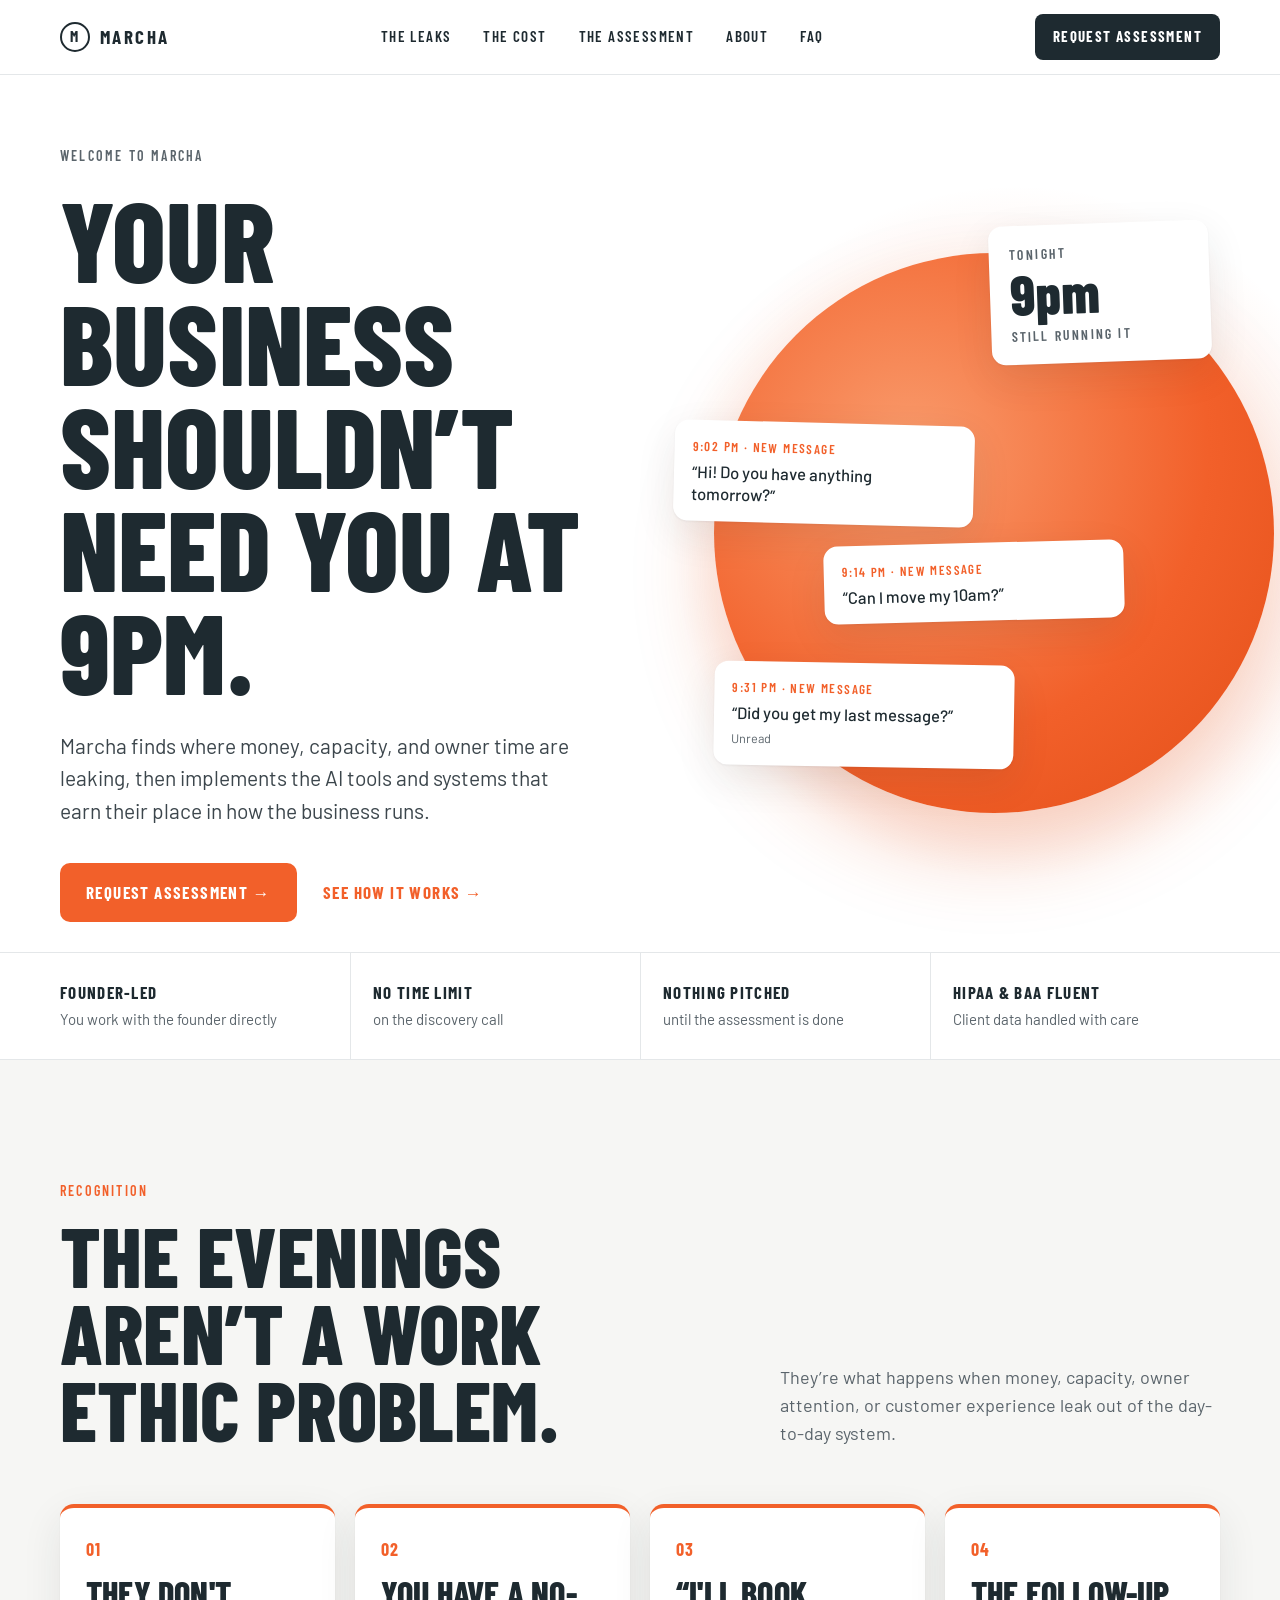
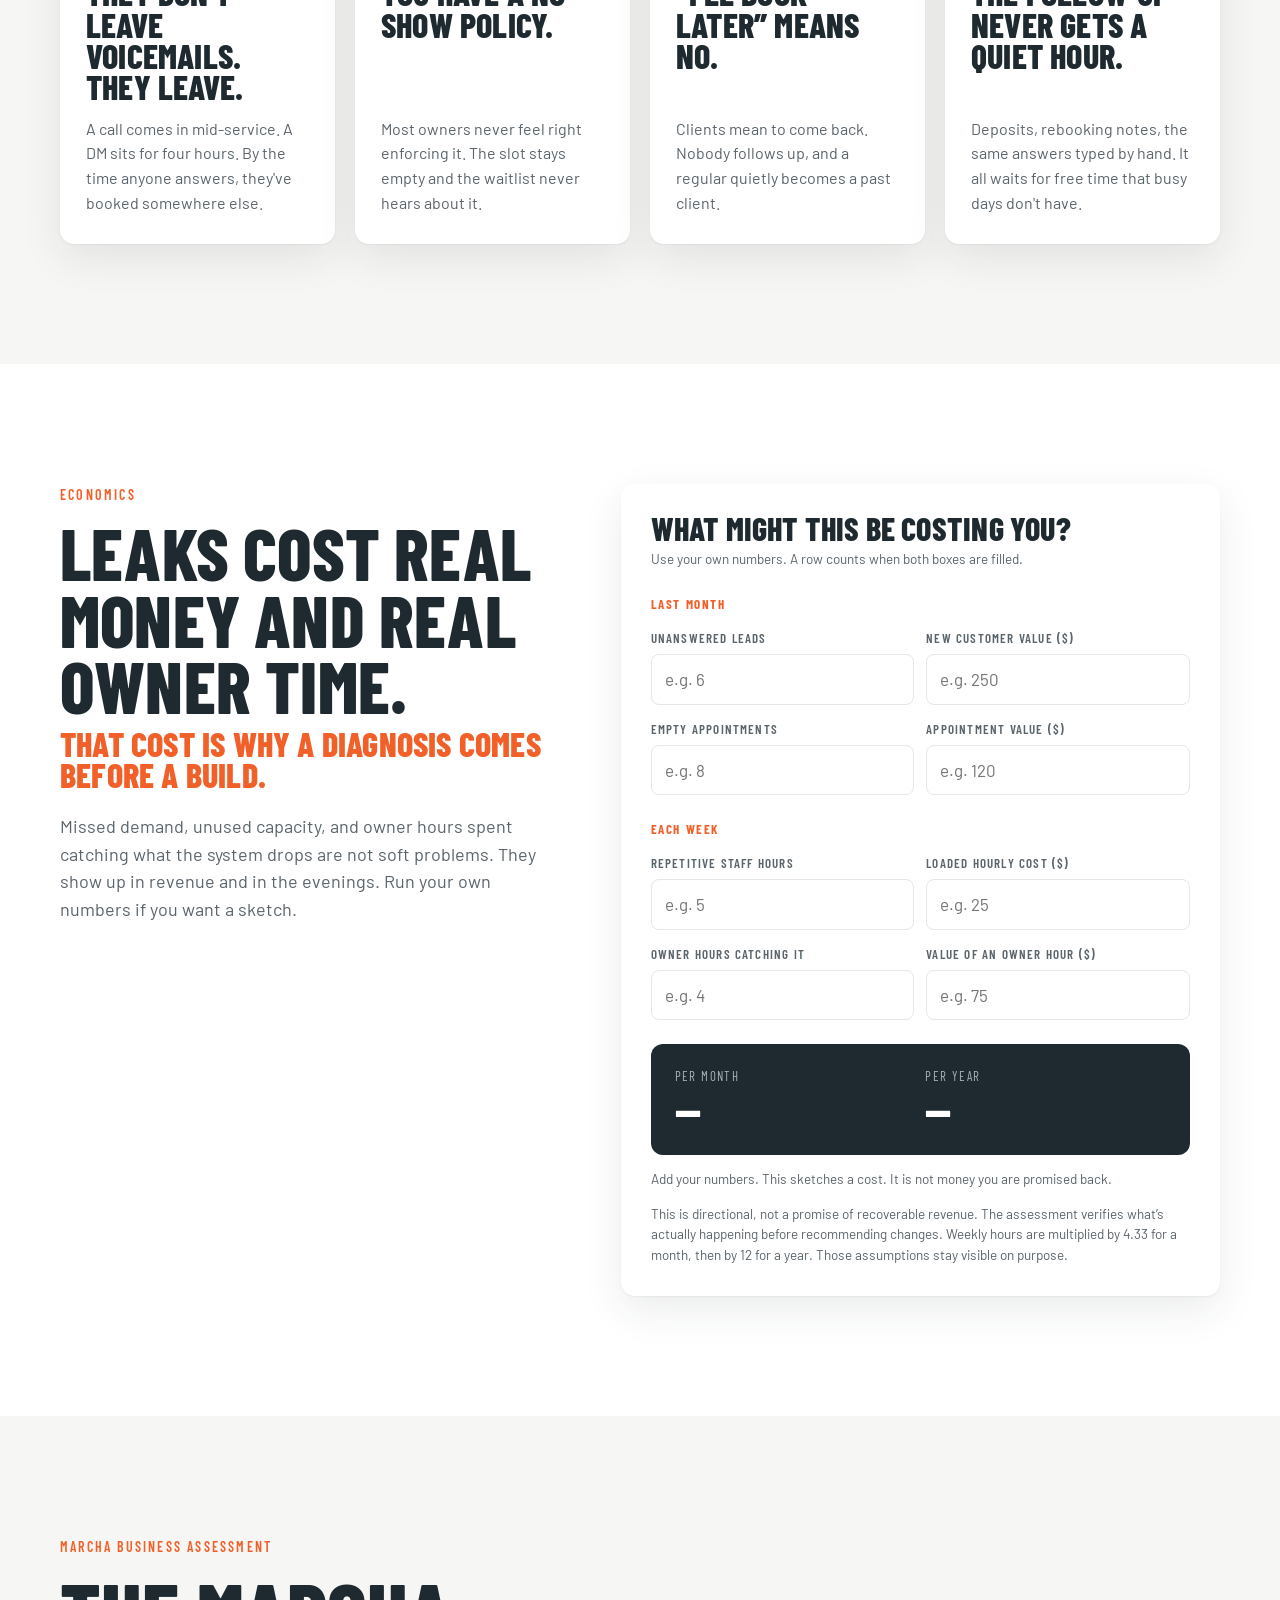
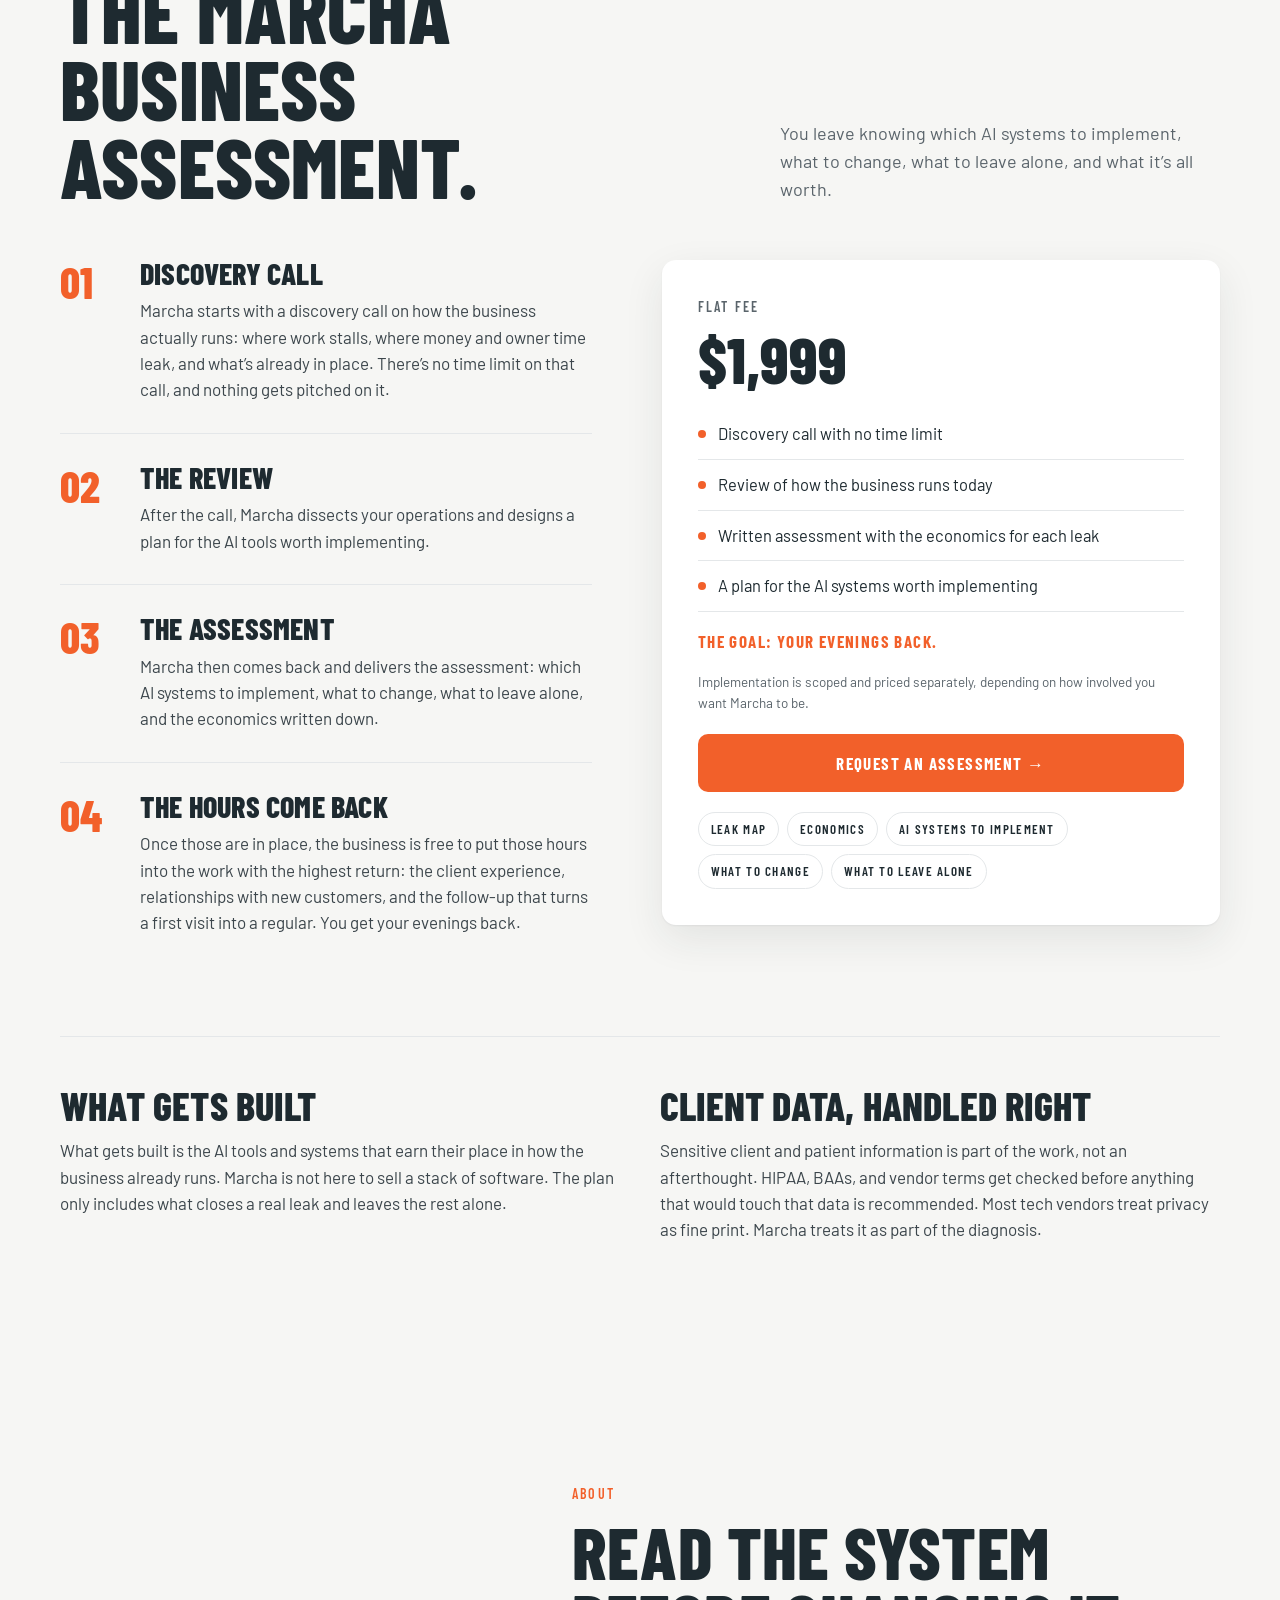
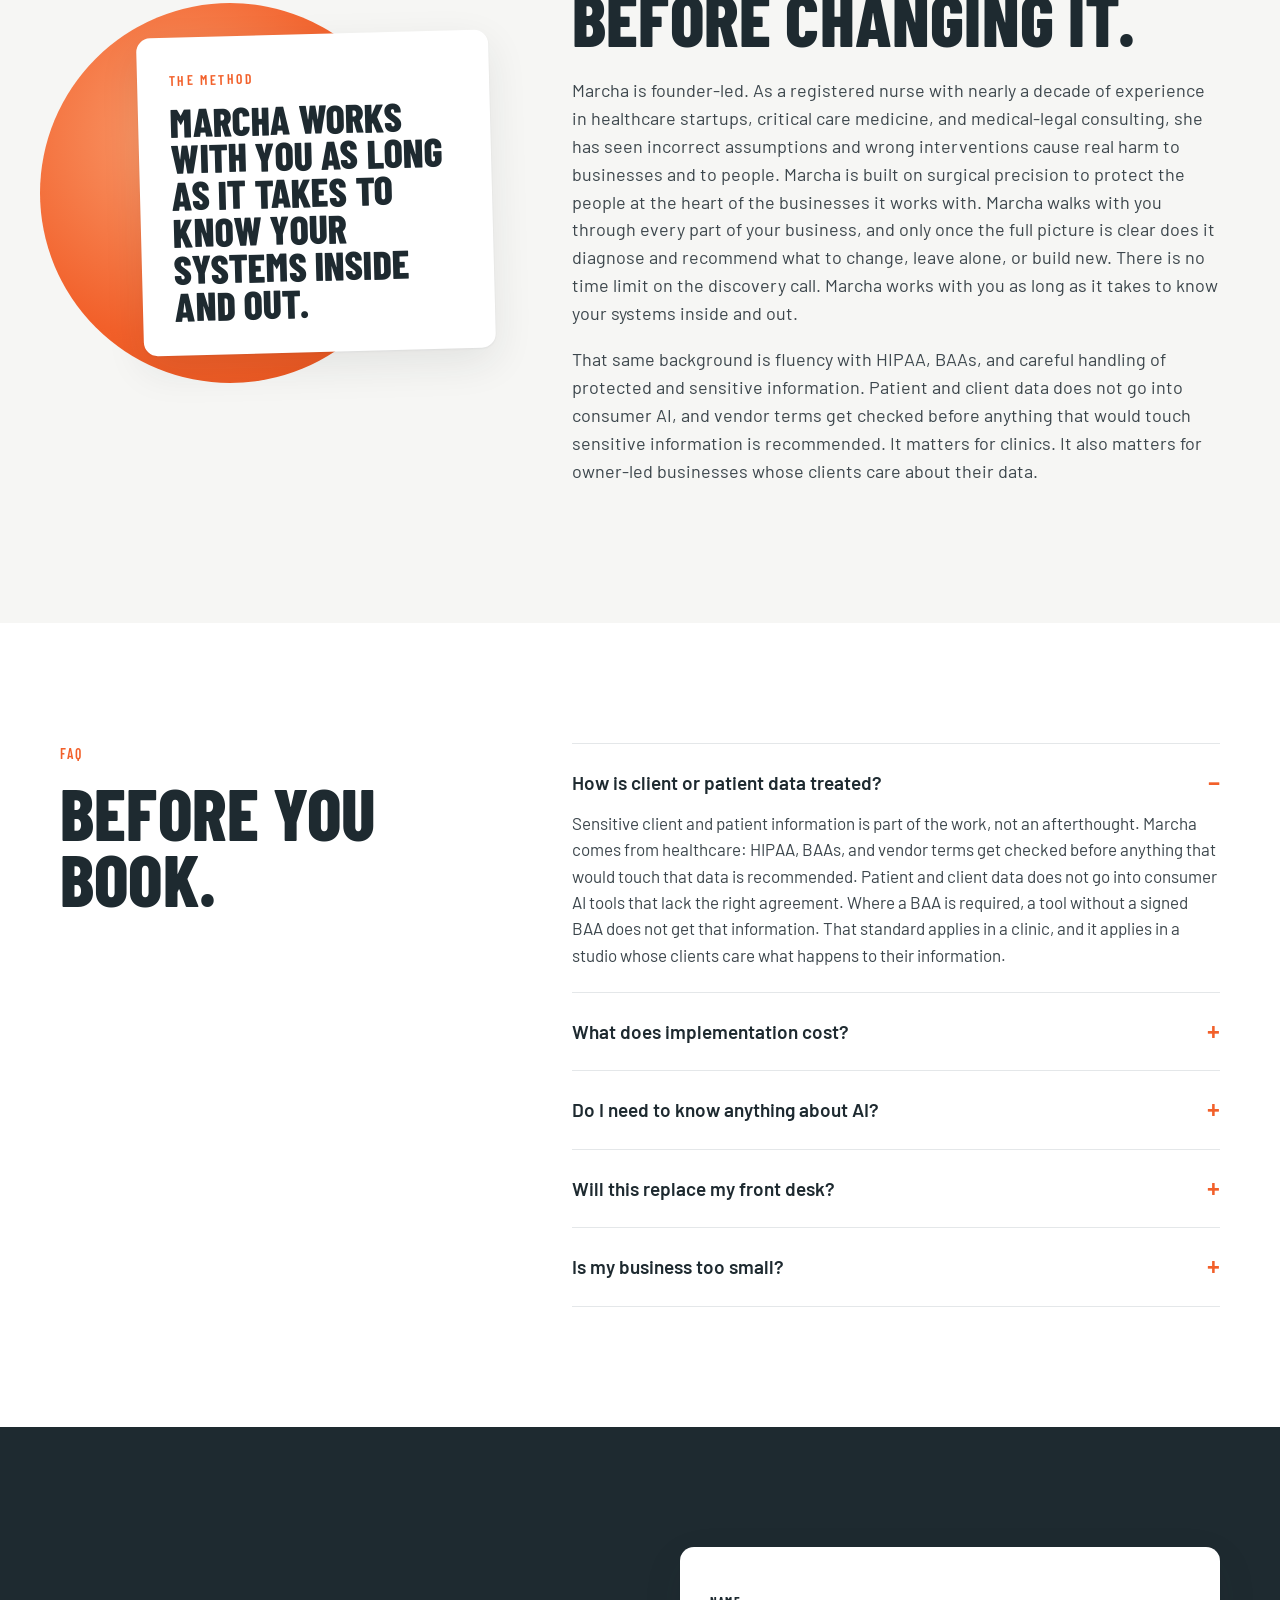
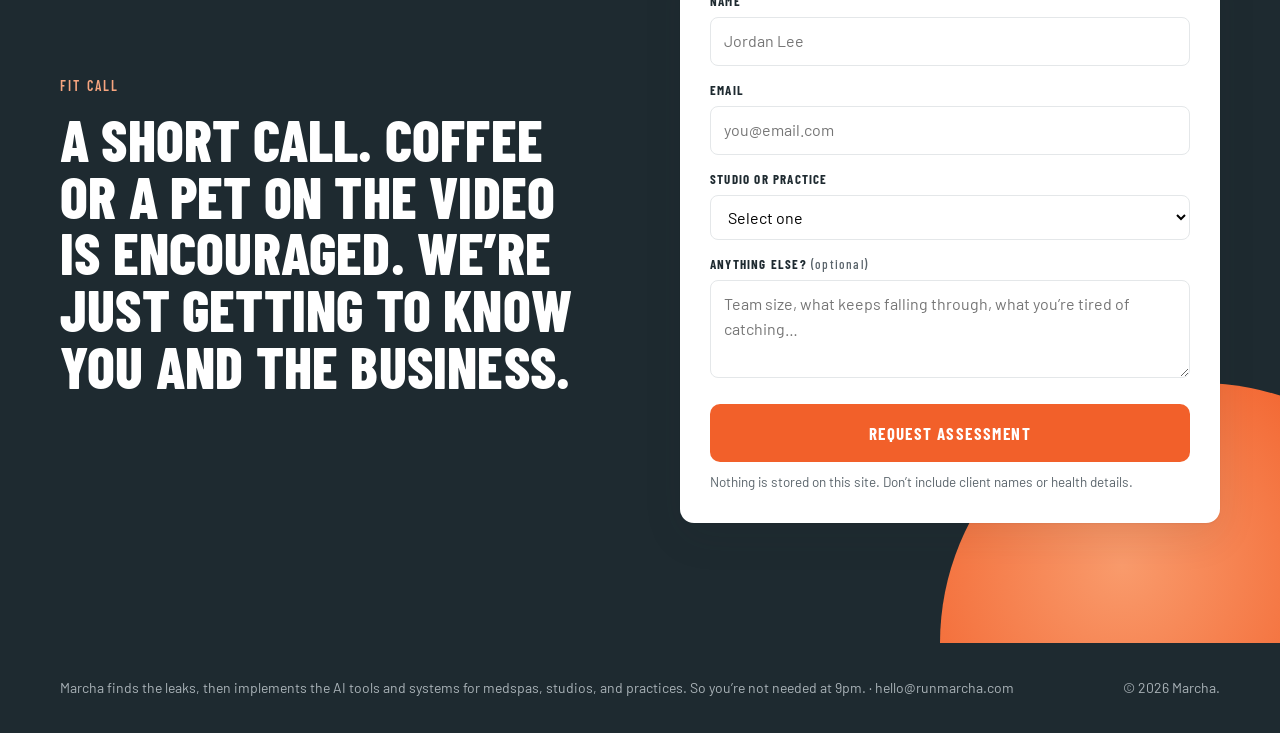
==== commit 9847b9ee: "Remove the sample leak map card from the homepage. The assessment section no longer shows the placeh" ====
--- a/index.html
+++ b/index.html
@@ -67,13 +67,6 @@
 .step .n{font-family:"Barlow Condensed";font-weight:800;font-size:44px;color:var(--or);line-height:1}
 .step h3{font-size:30px;margin-bottom:10px}
 .step p{font-size:17px;color:#3c464c}
-.report{padding:28px;position:sticky;top:110px}
-@media (max-width:900px){.report table{font-size:13.5px}}
-.report table{width:100%;border-collapse:collapse;font-size:15px;margin-top:18px}
-.report th{text-align:left;font-family:"Barlow Condensed";text-transform:uppercase;letter-spacing:1.2px;font-size:13px;color:var(--mut);font-weight:600;padding:0 8px 10px 0;border-bottom:1px solid var(--line)}
-.report td{padding:13px 8px 13px 0;border-bottom:1px solid var(--line);vertical-align:top}
-.pill{display:inline-block;font-family:"Barlow Condensed";font-weight:700;letter-spacing:1px;font-size:12px;text-transform:uppercase;padding:3px 8px;border-radius:5px}
-.hi{background:var(--orbg);color:#C2461A}.md{background:#EEF0F1;color:#4B555B}.lo{background:#F4F5F6;color:#7A8388}.keep{background:var(--ink);color:#fff}
 .chips{display:flex;flex-wrap:wrap;gap:8px;margin-top:20px}
 .chip{font-family:"Barlow Condensed";font-weight:600;letter-spacing:1.3px;text-transform:uppercase;font-size:13px;border:1.5px solid var(--line);border-radius:20px;padding:6px 12px}
 /* hours */
@@ -144,7 +137,6 @@
  .final h2{font-size:60px}
  .pad{padding:80px 0}
  .kicker{flex-direction:column;align-items:flex-start}
- .report{position:static}
 }
 
 /* calculator */
@@ -272,18 +264,6 @@
    <div class="chips"><span class="chip">Leak map</span><span class="chip">Economics</span><span class="chip">AI systems to implement</span><span class="chip">What to change</span><span class="chip">What to leave alone</span></div>
   </div>
  </div>
- <div class="card report" style="position:static;margin-top:60px">
-  <div style="display:flex;justify-content:space-between;align-items:center"><div class="eyebrow or">What you get</div><span class="chip" style="font-size:11px">Sample layout</span></div>
-  <div class="h" style="font-size:36px;margin-top:10px">Leak map &amp; plan</div>
-  <table>
-   <tr><th>Leak</th><th>What to do</th><th>Effort</th><th>Impact</th></tr>
-   <tr><td>Inquiries answered hours later</td><td>AI reply with a booking link, after hours included</td><td><span class="pill lo">Low</span></td><td><span class="pill hi">High</span></td></tr>
-   <tr><td>Late cancels left empty</td><td>Automatic waitlist offers</td><td><span class="pill lo">Low</span></td><td><span class="pill md">Med</span></td></tr>
-   <tr><td>Regulars who drift</td><td>Rebooking follow-ups timed to each service</td><td><span class="pill md">Med</span></td><td><span class="pill hi">High</span></td></tr>
-   <tr><td>First-visit welcome at the desk</td><td>Keep it human. Free up the time for it.</td><td>—</td><td><span class="pill keep">Leave alone</span></td></tr>
-  </table>
-  <p style="font-size:13.5px;color:var(--mut);margin-top:16px">Your report puts a dollar figure on each row, from your own numbers.</p>
- </div>
  <div class="built">
   <div><h3 class="h">What gets built</h3><p>What gets built is the AI tools and systems that earn their place in how the business already runs. Marcha is not here to sell a stack of software. The plan only includes what closes a real leak and leaves the rest alone.</p></div>
   <div><h3 class="h">Client data, handled right</h3><p>Sensitive client and patient information is part of the work, not an afterthought. HIPAA, BAAs, and vendor terms get checked before anything that would touch that data is recommended. Most tech vendors treat privacy as fine print. Marcha treats it as part of the diagnosis.</p></div>
